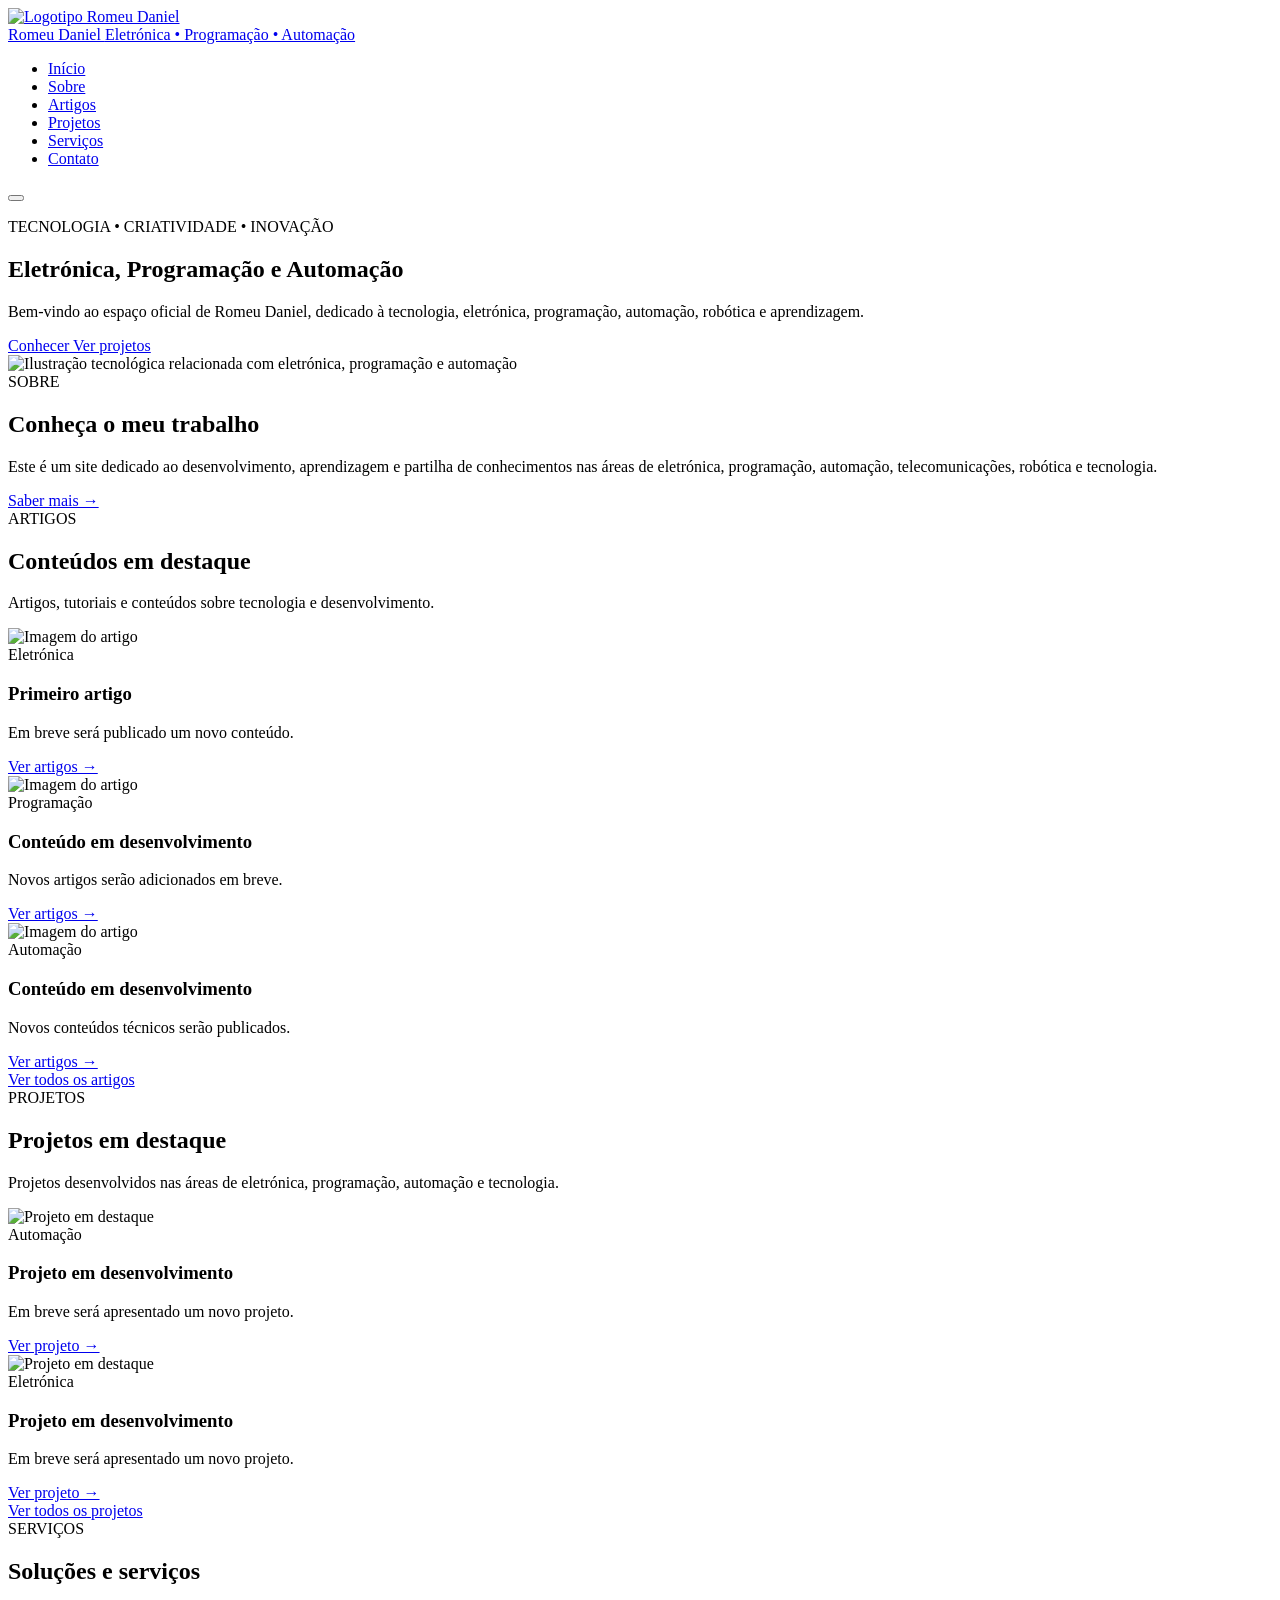
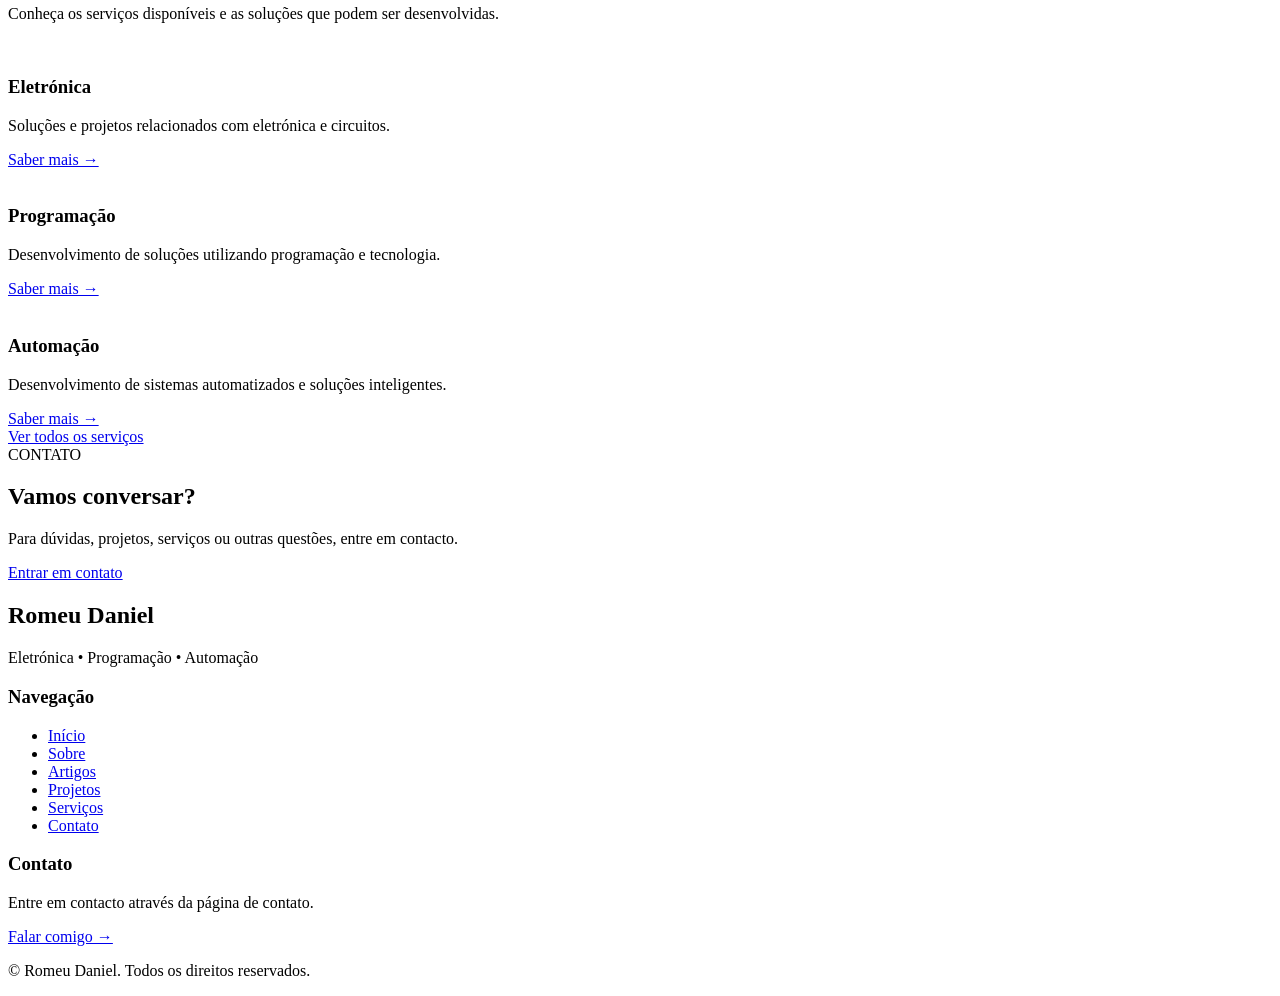
==== index.html @ 0b8a47ee "Add files via upload" ====
<!DOCTYPE html>
<html lang="pt">
<head>

    <meta charset="UTF-8">

    <meta name="viewport" content="width=device-width, initial-scale=1.0">

    <meta name="description"
          content="Site oficial de Romeu Daniel — Eletrónica, Programação, Automação, Telecomunicações, Robótica e Tecnologia.">

    <meta name="author" content="Romeu Daniel">

    <title>Romeu Daniel | Eletrónica, Programação e Automação</title>


    <!-- =====================================================
         CSS
    ====================================================== -->

    <link rel="stylesheet" href="css/base.css">
    <link rel="stylesheet" href="css/mobile.css">
    <link rel="stylesheet" href="css/tablet.css">
    <link rel="stylesheet" href="css/desktop.css">

</head>


<body>


    <!-- =====================================================
         CABEÇALHO
    ====================================================== -->

    <header class="site-header">

        <div class="container header-container">


            <!-- LOGOTIPO -->

            <a
                href="index.html"
                class="logo-link"
                aria-label="Página inicial"
            >

                <div class="logo">

                    <img
                        src="images/logo/logov2.webp"
                        alt="Logotipo Romeu Daniel"
                    >

                    <div class="logo-text">

                        <span class="logo-name">
                            Romeu Daniel
                        </span>

                        <span class="logo-subtitle">
                            Eletrónica • Programação • Automação
                        </span>

                    </div>

                </div>

            </a>


            <!-- NAVEGAÇÃO -->

            <nav
                class="main-navigation"
                aria-label="Navegação principal"
            >

                <ul>

                    <li>
                        <a
                            href="index.html"
                            class="active"
                        >
                            Início
                        </a>
                    </li>

                    <li>
                        <a href="pages/sobre.html">
                            Sobre
                        </a>
                    </li>

                    <li>
                        <a href="pages/artigos.html">
                            Artigos
                        </a>
                    </li>

                    <li>
                        <a href="pages/projetos.html">
                            Projetos
                        </a>
                    </li>

                    <li>
                        <a href="pages/servicos.html">
                            Serviços
                        </a>
                    </li>

                    <li>
                        <a href="pages/contato.html">
                            Contato
                        </a>
                    </li>

                </ul>

            </nav>


            <!-- MENU MOBILE -->

            <button
                class="menu-toggle"
                type="button"
                aria-label="Abrir menu"
                aria-expanded="false"
            >

                <span></span>
                <span></span>
                <span></span>

            </button>

        </div>

    </header>



    <!-- =====================================================
         CONTEÚDO PRINCIPAL
    ====================================================== -->

    <main>


        <!-- =================================================
             HERO
        ================================================== -->

        <section
            class="hero"
            id="inicio"
        >

            <div class="container hero-container">


                <div class="hero-content">

                    <p class="hero-label">
                        TECNOLOGIA • CRIATIVIDADE • INOVAÇÃO
                    </p>

                    <h1>
                        Eletrónica,
                        <span>Programação</span>
                        e Automação
                    </h1>

                    <p class="hero-description">
                        Bem-vindo ao espaço oficial de Romeu Daniel,
                        dedicado à tecnologia, eletrónica, programação,
                        automação, robótica e aprendizagem.
                    </p>


                    <div class="hero-actions">

                        <a
                            href="pages/sobre.html"
                            class="button button-primary"
                        >
                            Conhecer
                        </a>

                        <a
                            href="pages/projetos.html"
                            class="button button-secondary"
                        >
                            Ver projetos
                        </a>

                    </div>

                </div>


                <!-- IMAGEM DO HERO -->

                <div class="hero-image">

                    <img
                        src="images/hero/hero.webp"
                        alt="Ilustração tecnológica relacionada com eletrónica, programação e automação"
                    >

                </div>

            </div>

        </section>



        <!-- =================================================
             SOBRE
        ================================================== -->

        <section
            class="about-preview"
            id="sobre"
        >

            <div class="container">

                <div class="section-heading">

                    <span class="section-label">
                        SOBRE
                    </span>

                    <h2>
                        Conheça o meu trabalho
                    </h2>

                </div>


                <div class="about-content">

                    <p>
                        Este é um site dedicado ao desenvolvimento,
                        aprendizagem e partilha de conhecimentos nas áreas
                        de eletrónica, programação, automação,
                        telecomunicações, robótica e tecnologia.
                    </p>

                    <a
                        href="pages/sobre.html"
                        class="text-link"
                    >
                        Saber mais →
                    </a>

                </div>

            </div>

        </section>



        <!-- =================================================
             ARTIGOS
        ================================================== -->

        <section
            class="featured-articles"
            id="artigos"
        >

            <div class="container">

                <div class="section-heading">

                    <span class="section-label">
                        ARTIGOS
                    </span>

                    <h2>
                        Conteúdos em destaque
                    </h2>

                    <p>
                        Artigos, tutoriais e conteúdos sobre tecnologia
                        e desenvolvimento.
                    </p>

                </div>


                <div class="articles-grid">


                    <!-- ARTIGO 01 -->

                    <article class="content-card">

                        <div class="card-image">

                            <img
                                src="images/artigos/artigo-placeholder.jpg"
                                alt="Imagem do artigo"
                            >

                        </div>

                        <div class="card-content">

                            <span class="card-category">
                                Eletrónica
                            </span>

                            <h3>
                                Primeiro artigo
                            </h3>

                            <p>
                                Em breve será publicado um novo conteúdo.
                            </p>

                            <a
                                href="pages/artigos.html"
                                class="text-link"
                            >
                                Ver artigos →
                            </a>

                        </div>

                    </article>


                    <!-- ARTIGO 02 -->

                    <article class="content-card">

                        <div class="card-image">

                            <img
                                src="images/artigos/artigo-placeholder.jpg"
                                alt="Imagem do artigo"
                            >

                        </div>

                        <div class="card-content">

                            <span class="card-category">
                                Programação
                            </span>

                            <h3>
                                Conteúdo em desenvolvimento
                            </h3>

                            <p>
                                Novos artigos serão adicionados em breve.
                            </p>

                            <a
                                href="pages/artigos.html"
                                class="text-link"
                            >
                                Ver artigos →
                            </a>

                        </div>

                    </article>


                    <!-- ARTIGO 03 -->

                    <article class="content-card">

                        <div class="card-image">

                            <img
                                src="images/artigos/artigo-placeholder.jpg"
                                alt="Imagem do artigo"
                            >

                        </div>

                        <div class="card-content">

                            <span class="card-category">
                                Automação
                            </span>

                            <h3>
                                Conteúdo em desenvolvimento
                            </h3>

                            <p>
                                Novos conteúdos técnicos serão publicados.
                            </p>

                            <a
                                href="pages/artigos.html"
                                class="text-link"
                            >
                                Ver artigos →
                            </a>

                        </div>

                    </article>

                </div>


                <div class="section-action">

                    <a
                        href="pages/artigos.html"
                        class="button button-secondary"
                    >
                        Ver todos os artigos
                    </a>

                </div>

            </div>

        </section>



        <!-- =================================================
             PROJETOS
        ================================================== -->

        <section
            class="featured-projects"
            id="projetos"
        >

            <div class="container">

                <div class="section-heading">

                    <span class="section-label">
                        PROJETOS
                    </span>

                    <h2>
                        Projetos em destaque
                    </h2>

                    <p>
                        Projetos desenvolvidos nas áreas de eletrónica,
                        programação, automação e tecnologia.
                    </p>

                </div>


                <div class="projects-grid">


                    <!-- PROJETO 01 -->

                    <article class="content-card">

                        <div class="card-image">

                            <img
                                src="images/projetos/projeto-placeholder.jpg"
                                alt="Projeto em destaque"
                            >

                        </div>

                        <div class="card-content">

                            <span class="card-category">
                                Automação
                            </span>

                            <h3>
                                Projeto em desenvolvimento
                            </h3>

                            <p>
                                Em breve será apresentado um novo projeto.
                            </p>

                            <a
                                href="pages/projetos.html"
                                class="text-link"
                            >
                                Ver projeto →
                            </a>

                        </div>

                    </article>


                    <!-- PROJETO 02 -->

                    <article class="content-card">

                        <div class="card-image">

                            <img
                                src="images/projetos/projeto-placeholder.jpg"
                                alt="Projeto em destaque"
                            >

                        </div>

                        <div class="card-content">

                            <span class="card-category">
                                Eletrónica
                            </span>

                            <h3>
                                Projeto em desenvolvimento
                            </h3>

                            <p>
                                Em breve será apresentado um novo projeto.
                            </p>

                            <a
                                href="pages/projetos.html"
                                class="text-link"
                            >
                                Ver projeto →
                            </a>

                        </div>

                    </article>

                </div>


                <div class="section-action">

                    <a
                        href="pages/projetos.html"
                        class="button button-secondary"
                    >
                        Ver todos os projetos
                    </a>

                </div>

            </div>

        </section>



        <!-- =================================================
             SERVIÇOS
        ================================================== -->

        <section
            class="featured-services"
            id="servicos"
        >

            <div class="container">

                <div class="section-heading">

                    <span class="section-label">
                        SERVIÇOS
                    </span>

                    <h2>
                        Soluções e serviços
                    </h2>

                    <p>
                        Conheça os serviços disponíveis e as soluções
                        que podem ser desenvolvidas.
                    </p>

                </div>


                <div class="services-grid">


                    <!-- ELETRÓNICA -->

                    <article class="service-card">

                        <div class="service-icon">

                            <img
                                src="images/icons/eletronic.webp"
                                alt=""
                            >

                        </div>

                        <h3>
                            Eletrónica
                        </h3>

                        <p>
                            Soluções e projetos relacionados com
                            eletrónica e circuitos.
                        </p>

                        <a
                            href="pages/servicos.html"
                            class="text-link"
                        >
                            Saber mais →
                        </a>

                    </article>


                    <!-- PROGRAMAÇÃO -->

                    <article class="service-card">

                        <div class="service-icon">

                            <img
                                src="images/icons/code.webp"
                                alt=""
                            >

                        </div>

                        <h3>
                            Programação
                        </h3>

                        <p>
                            Desenvolvimento de soluções utilizando
                            programação e tecnologia.
                        </p>

                        <a
                            href="pages/servicos.html"
                            class="text-link"
                        >
                            Saber mais →
                        </a>

                    </article>


                    <!-- AUTOMAÇÃO -->

                    <article class="service-card">

                        <div class="service-icon">

                            <img
                                src="images/icons/automacao.webp"
                                alt=""
                            >

                        </div>

                        <h3>
                            Automação
                        </h3>

                        <p>
                            Desenvolvimento de sistemas automatizados
                            e soluções inteligentes.
                        </p>

                        <a
                            href="pages/servicos.html"
                            class="text-link"
                        >
                            Saber mais →
                        </a>

                    </article>

                </div>


                <div class="section-action">

                    <a
                        href="pages/servicos.html"
                        class="button button-primary"
                    >
                        Ver todos os serviços
                    </a>

                </div>

            </div>

        </section>



        <!-- =================================================
             CONTATO
        ================================================== -->

        <section
            class="contact-preview"
            id="contato"
        >

            <div class="container contact-container">

                <div class="contact-content">

                    <span class="section-label">
                        CONTATO
                    </span>

                    <h2>
                        Vamos conversar?
                    </h2>

                    <p>
                        Para dúvidas, projetos, serviços ou outras
                        questões, entre em contacto.
                    </p>

                    <a
                        href="pages/contato.html"
                        class="button button-primary"
                    >
                        Entrar em contato
                    </a>

                </div>

            </div>

        </section>

    </main>



    <!-- =====================================================
         RODAPÉ
    ====================================================== -->

    <footer class="site-footer">

        <div class="container footer-container">


            <div class="footer-brand">

                <h2>
                    Romeu Daniel
                </h2>

                <p>
                    Eletrónica • Programação • Automação
                </p>

            </div>


            <div class="footer-navigation">

                <h3>
                    Navegação
                </h3>

                <ul>

                    <li>
                        <a href="index.html">
                            Início
                        </a>
                    </li>

                    <li>
                        <a href="pages/sobre.html">
                            Sobre
                        </a>
                    </li>

                    <li>
                        <a href="pages/artigos.html">
                            Artigos
                        </a>
                    </li>

                    <li>
                        <a href="pages/projetos.html">
                            Projetos
                        </a>
                    </li>

                    <li>
                        <a href="pages/servicos.html">
                            Serviços
                        </a>
                    </li>

                    <li>
                        <a href="pages/contato.html">
                            Contato
                        </a>
                    </li>

                </ul>

            </div>


            <div class="footer-contact">

                <h3>
                    Contato
                </h3>

                <p>
                    Entre em contacto através da página de contato.
                </p>

                <a href="pages/contato.html">
                    Falar comigo →
                </a>

            </div>

        </div>


        <div class="footer-bottom">

            <div class="container">

                <p>
                    © <span data-current-year></span>
                    Romeu Daniel. Todos os direitos reservados.
                </p>

            </div>

        </div>

    </footer>



    <!-- =====================================================
         JAVASCRIPT
    ====================================================== -->

    <script src="js/main.js"></script>

</body>
</html>
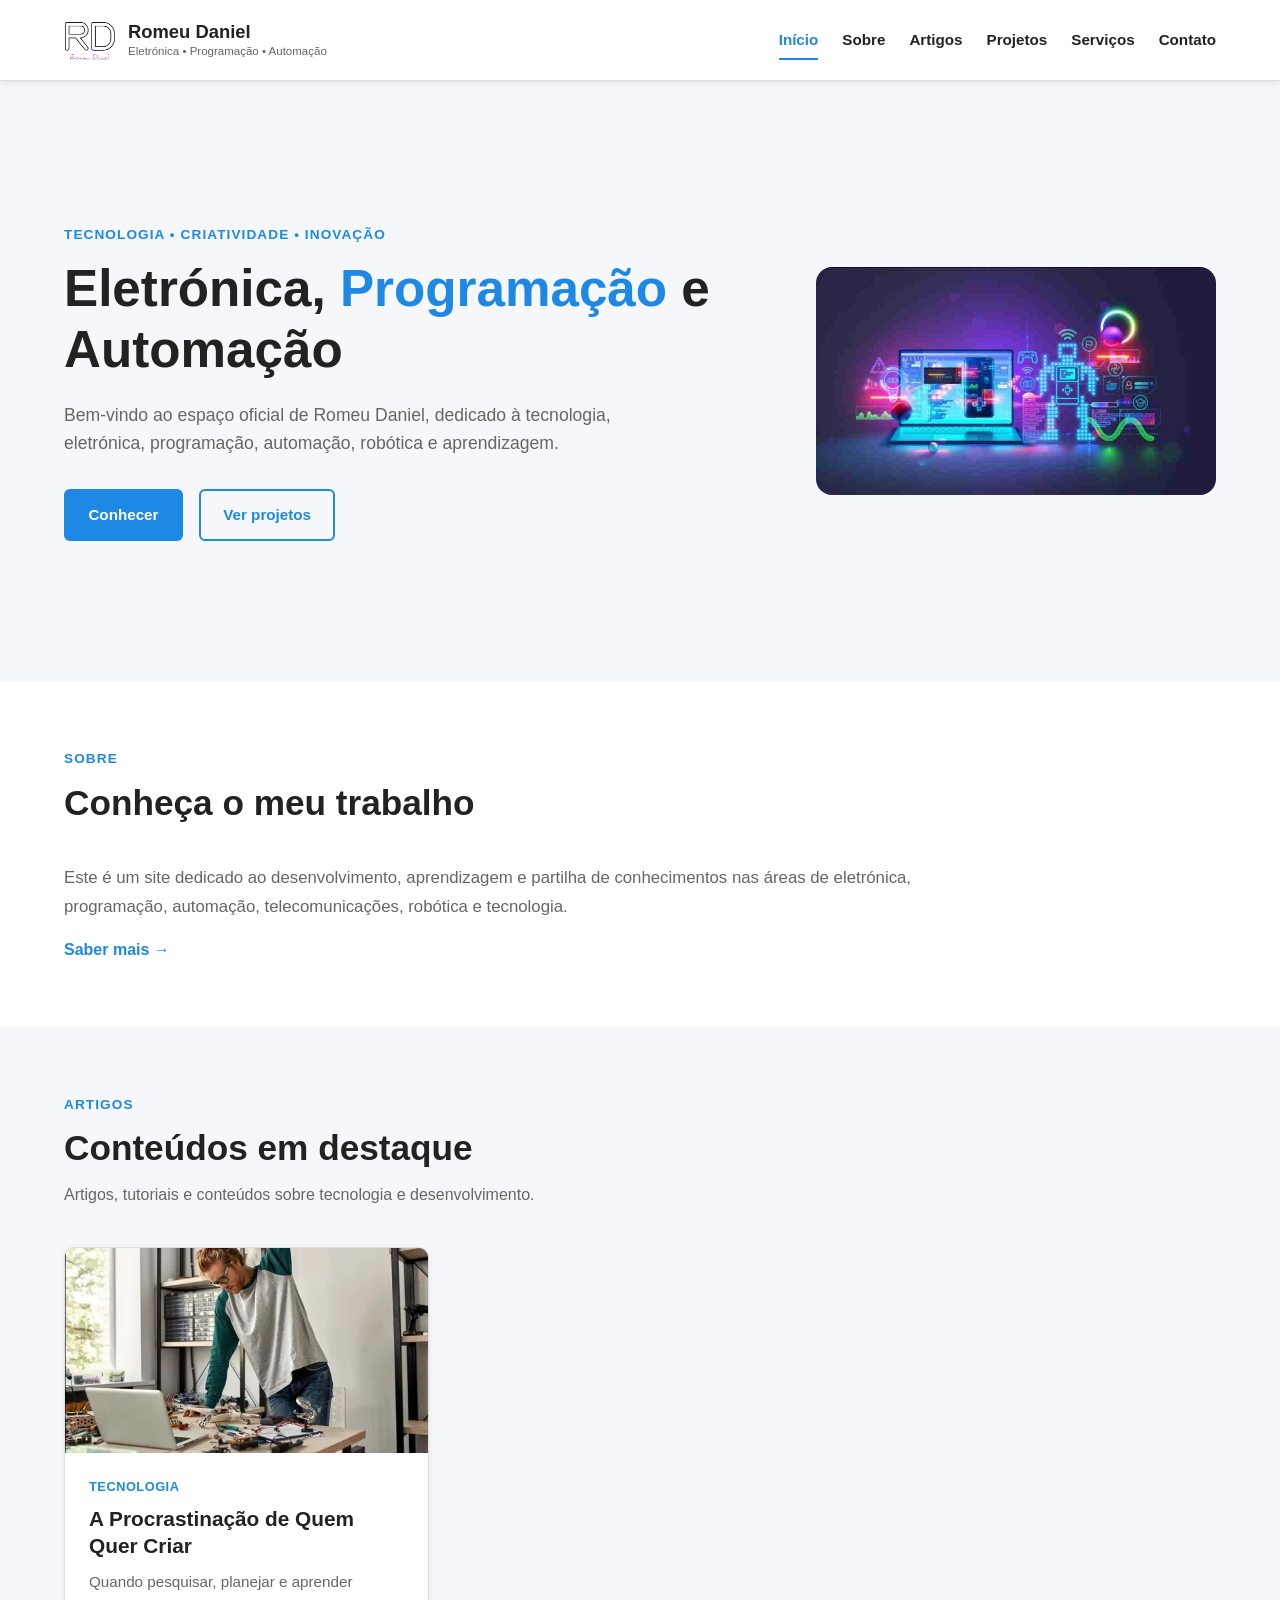
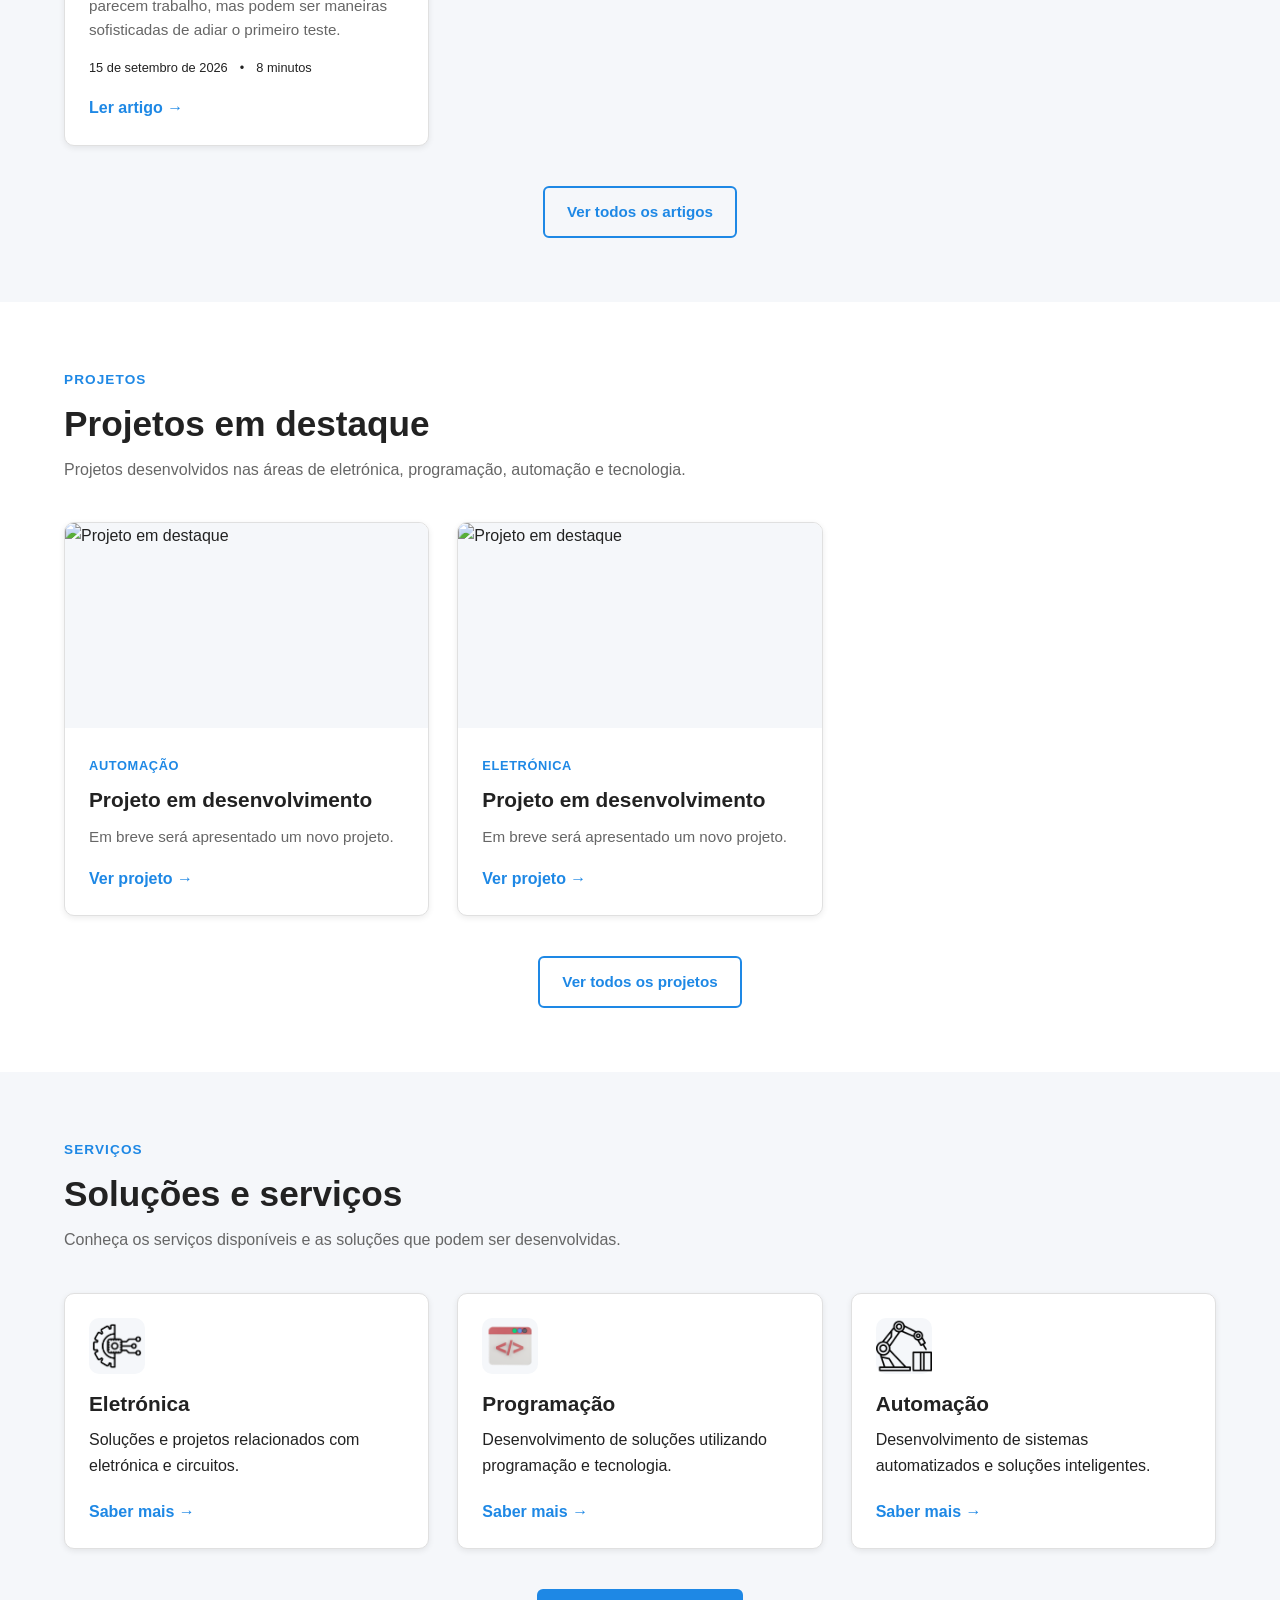
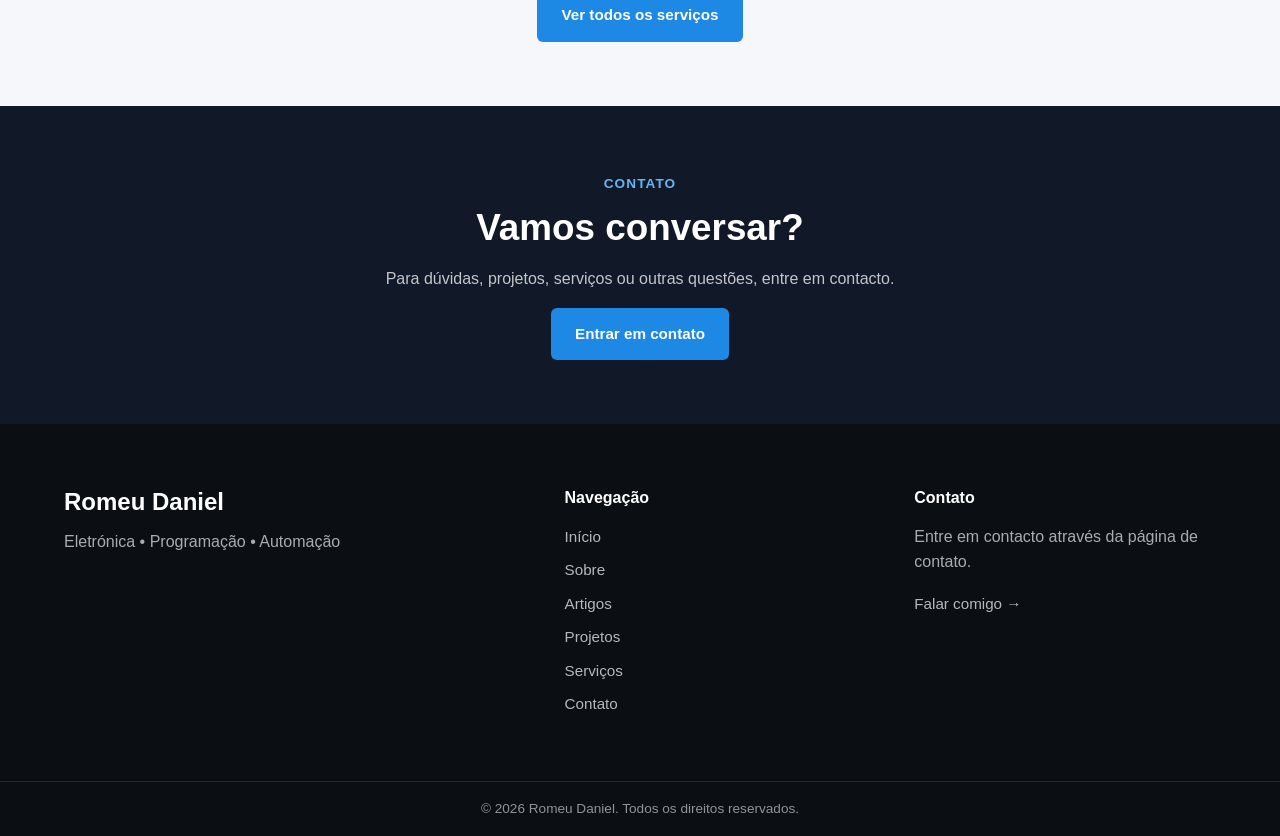
==== commit bb604589: "Add files via upload" ====
--- a/index.html
+++ b/index.html
@@ -297,7 +297,7 @@
                 </div>
 
 
-                <div class="articles-grid">
+                <div class="articles-grid" id="articles-container">
 
 
                     <!-- ARTIGO 01 -->
@@ -867,6 +867,7 @@
     ====================================================== -->
 
     <script src="js/main.js"></script>
+    <script src="js/artigos.js"></script>
 
 </body>
 </html>
--- a/css/base.css
+++ b/css/base.css
@@ -0,0 +1,2810 @@
+/* =========================================================
+   ROMEU DANIEL — BASE CSS
+   Fundação visual do site
+   ========================================================= */
+
+
+/* =========================================================
+   1. VARIÁVEIS
+   ========================================================= */
+
+:root {
+
+    /* Cores principais */
+    --color-primary: #1e88e5;
+    --color-primary-dark: #1565c0;
+    --color-primary-light: #64b5f6;
+
+    --color-secondary: #0d47a1;
+
+    /* Cores neutras */
+    --color-white: #ffffff;
+    --color-black: #000000;
+
+    --color-text: #222222;
+    --color-text-light: #666666;
+
+    --color-background: #ffffff;
+    --color-background-light: #f5f7fa;
+    --color-background-dark: #111827;
+
+    --color-border: #e0e0e0;
+
+    /* Tipografia */
+    --font-primary: Arial, Helvetica, sans-serif;
+
+    /* Espaçamentos */
+    --space-xs: 0.5rem;
+    --space-sm: 0.75rem;
+    --space-md: 1rem;
+    --space-lg: 1.5rem;
+    --space-xl: 2rem;
+    --space-xxl: 3rem;
+
+    /* Bordas */
+    --radius-sm: 6px;
+    --radius-md: 10px;
+    --radius-lg: 16px;
+
+    /* Sombras */
+    --shadow-sm: 0 2px 6px rgba(0, 0, 0, 0.08);
+    --shadow-md: 0 5px 15px rgba(0, 0, 0, 0.10);
+    --shadow-lg: 0 10px 30px rgba(0, 0, 0, 0.12);
+
+    /* Transições */
+    --transition-fast: 0.2s ease;
+    --transition-normal: 0.3s ease;
+
+    /* Largura */
+    --container-width: 1200px;
+
+}
+
+
+/* =========================================================
+   2. RESET
+   ========================================================= */
+
+*,
+*::before,
+*::after {
+    box-sizing: border-box;
+}
+
+
+html {
+    margin: 0;
+    padding: 0;
+
+    scroll-behavior: smooth;
+}
+
+
+body {
+    margin: 0;
+    padding: 0;
+
+    font-family: var(--font-primary);
+    font-size: 16px;
+    line-height: 1.6;
+
+    color: var(--color-text);
+    background-color: var(--color-background);
+
+    -webkit-font-smoothing: antialiased;
+    text-rendering: optimizeLegibility;
+}
+
+
+img {
+    display: block;
+
+    max-width: 100%;
+    height: auto;
+}
+
+
+button,
+input,
+textarea,
+select {
+    font: inherit;
+}
+
+
+button {
+    cursor: pointer;
+}
+
+
+ul,
+ol {
+    margin: 0;
+    padding: 0;
+
+    list-style: none;
+}
+
+
+p,
+h1,
+h2,
+h3,
+h4,
+h5,
+h6 {
+    margin-top: 0;
+}
+
+
+a {
+    color: inherit;
+    text-decoration: none;
+}
+
+
+/* =========================================================
+   3. CONTAINER
+   ========================================================= */
+
+.container {
+
+    width: 100%;
+    max-width: var(--container-width);
+
+    margin-left: auto;
+    margin-right: auto;
+
+    padding-left: var(--space-md);
+    padding-right: var(--space-md);
+
+}
+
+
+/* =========================================================
+   4. TÍTULOS
+   ========================================================= */
+
+h1,
+h2,
+h3,
+h4,
+h5,
+h6 {
+
+    margin-bottom: var(--space-md);
+
+    line-height: 1.2;
+
+    font-weight: 700;
+
+}
+
+
+h1 {
+    font-size: 2.8rem;
+}
+
+
+h2 {
+    font-size: 2.2rem;
+}
+
+
+h3 {
+    font-size: 1.4rem;
+}
+
+
+p {
+    margin-bottom: var(--space-md);
+}
+
+
+/* =========================================================
+   5. LINKS
+   ========================================================= */
+
+a {
+    transition:
+        color var(--transition-normal),
+        background-color var(--transition-normal),
+        border-color var(--transition-normal),
+        opacity var(--transition-normal);
+}
+
+
+a:focus-visible,
+button:focus-visible,
+input:focus-visible,
+textarea:focus-visible,
+select:focus-visible {
+
+    outline: 3px solid var(--color-primary-light);
+    outline-offset: 3px;
+
+}
+
+
+/* =========================================================
+   6. BOTÕES
+   ========================================================= */
+
+.button {
+
+    display: inline-flex;
+
+    align-items: center;
+    justify-content: center;
+
+    min-height: 44px;
+
+    padding:
+        0.75rem
+        1.25rem;
+
+    border: 2px solid transparent;
+    border-radius: var(--radius-sm);
+
+    font-weight: 700;
+
+    text-align: center;
+
+    transition:
+        transform var(--transition-fast),
+        background-color var(--transition-normal),
+        color var(--transition-normal),
+        border-color var(--transition-normal);
+
+}
+
+
+.button:hover {
+
+    transform: translateY(-2px);
+
+}
+
+
+.button-primary {
+
+    color: var(--color-white);
+    background-color: var(--color-primary);
+
+}
+
+
+.button-primary:hover {
+
+    background-color: var(--color-primary-dark);
+
+}
+
+
+.button-secondary {
+
+    color: var(--color-primary);
+    background-color: transparent;
+
+    border-color: var(--color-primary);
+
+}
+
+
+.button-secondary:hover {
+
+    color: var(--color-white);
+    background-color: var(--color-primary);
+
+}
+
+
+/* =========================================================
+   7. LINKS DE TEXTO
+   ========================================================= */
+
+.text-link {
+
+    display: inline-block;
+
+    color: var(--color-primary);
+
+    font-weight: 700;
+
+}
+
+
+.text-link:hover {
+
+    color: var(--color-primary-dark);
+
+}
+
+
+/* =========================================================
+   8. CABEÇALHO
+   ========================================================= */
+
+.site-header {
+
+    position: relative;
+    z-index: 1000;
+
+    width: 100%;
+
+    background-color: var(--color-white);
+
+    border-bottom: 1px solid var(--color-border);
+
+    box-shadow: var(--shadow-sm);
+
+}
+
+
+.header-container {
+
+    display: flex;
+
+    align-items: center;
+    justify-content: space-between;
+
+    min-height: 80px;
+
+}
+
+
+/* =========================================================
+   9. LOGOTIPO
+   ========================================================= */
+
+.logo-link {
+
+    display: inline-block;
+
+}
+
+
+.logo {
+
+    display: flex;
+
+    align-items: center;
+
+    gap: var(--space-sm);
+
+}
+
+
+.logo img {
+
+    width: 52px;
+    height: 52px;
+
+    object-fit: contain;
+
+}
+
+
+.logo-text {
+
+    display: flex;
+
+    flex-direction: column;
+
+}
+
+
+.logo-name {
+
+    font-size: 1.15rem;
+    font-weight: 700;
+
+    line-height: 1.2;
+
+}
+
+
+.logo-subtitle {
+
+    color: var(--color-text-light);
+
+    font-size: 0.72rem;
+
+    line-height: 1.3;
+
+}
+
+
+/* =========================================================
+   10. NAVEGAÇÃO
+   ========================================================= */
+
+.main-navigation ul {
+
+    display: flex;
+
+    align-items: center;
+
+    gap: var(--space-lg);
+
+}
+
+
+.main-navigation a {
+
+    position: relative;
+
+    display: inline-block;
+
+    padding: 0.5rem 0;
+
+    font-weight: 600;
+
+}
+
+
+.main-navigation a::after {
+
+    content: "";
+
+    position: absolute;
+
+    left: 0;
+    bottom: 0;
+
+    width: 0;
+    height: 2px;
+
+    background-color: var(--color-primary);
+
+    transition: width var(--transition-normal);
+
+}
+
+
+.main-navigation a:hover::after,
+.main-navigation a.active::after {
+
+    width: 100%;
+
+}
+
+
+.main-navigation a:hover,
+.main-navigation a.active {
+
+    color: var(--color-primary);
+
+}
+
+
+/* =========================================================
+   11. MENU MOBILE
+   ========================================================= */
+
+.menu-toggle {
+
+    display: none;
+
+    width: 44px;
+    height: 44px;
+
+    padding: 8px;
+
+    border: 0;
+
+    background: transparent;
+
+}
+
+
+.menu-toggle span {
+
+    display: block;
+
+    width: 100%;
+    height: 3px;
+
+    margin: 5px 0;
+
+    background-color: var(--color-text);
+
+    border-radius: 3px;
+
+}
+
+
+/* =========================================================
+   12. HERO
+   ========================================================= */
+
+.hero {
+
+    background-color: var(--color-background-light);
+
+}
+
+
+.hero-container {
+
+    display: flex;
+
+    align-items: center;
+
+    justify-content: space-between;
+
+    gap: var(--space-xxl);
+
+    min-height: 600px;
+
+}
+
+
+.hero-content {
+
+    flex: 1;
+
+}
+
+
+.hero-label,
+.section-label {
+
+    display: inline-block;
+
+    margin-bottom: var(--space-sm);
+
+    color: var(--color-primary);
+
+    font-size: 0.85rem;
+
+    font-weight: 700;
+
+    letter-spacing: 0.08em;
+
+}
+
+
+.hero h1 {
+
+    margin-bottom: var(--space-lg);
+
+}
+
+
+.hero h1 span {
+
+    color: var(--color-primary);
+
+}
+
+
+.hero-description {
+
+    max-width: 650px;
+
+    color: var(--color-text-light);
+
+    font-size: 1.1rem;
+
+}
+
+
+.hero-actions {
+
+    display: flex;
+
+    align-items: center;
+
+    gap: var(--space-md);
+
+    margin-top: var(--space-xl);
+
+}
+
+
+.hero-image {
+
+    flex: 0 0 360px;
+
+}
+
+
+.hero-image img {
+
+    width: 100%;
+
+    border-radius: var(--radius-lg);
+
+}
+
+
+/* =========================================================
+   13. SEÇÕES
+   ========================================================= */
+
+.about-preview,
+.featured-articles,
+.featured-projects,
+.featured-services,
+.contact-preview {
+
+    padding-top: var(--space-xxl);
+    padding-bottom: var(--space-xxl);
+
+}
+
+
+.featured-articles,
+.featured-services {
+
+    background-color: var(--color-background-light);
+
+}
+
+
+.section-heading {
+
+    max-width: 750px;
+
+    margin-bottom: var(--space-xl);
+
+}
+
+
+.section-heading h2 {
+
+    margin-bottom: var(--space-sm);
+
+}
+
+
+.section-heading p {
+
+    color: var(--color-text-light);
+
+}
+
+
+/* =========================================================
+   14. CONTEÚDO SOBRE
+   ========================================================= */
+
+.about-content {
+
+    max-width: 850px;
+
+}
+
+
+.about-content p {
+
+    color: var(--color-text-light);
+
+    font-size: 1.05rem;
+
+}
+
+
+/* =========================================================
+   15. GRIDS
+   ========================================================= */
+
+.articles-grid,
+.projects-grid,
+.services-grid {
+
+    display: grid;
+
+    gap: var(--space-lg);
+
+}
+
+
+.articles-grid,
+.projects-grid {
+
+    grid-template-columns: repeat(3, 1fr);
+
+}
+
+
+.services-grid {
+
+    grid-template-columns: repeat(3, 1fr);
+
+}
+
+
+/* =========================================================
+   16. CARDS
+   ========================================================= */
+
+.content-card {
+
+    overflow: hidden;
+
+    background-color: var(--color-white);
+
+    border: 1px solid var(--color-border);
+
+    border-radius: var(--radius-md);
+
+    box-shadow: var(--shadow-sm);
+
+    transition:
+        transform var(--transition-normal),
+        box-shadow var(--transition-normal);
+
+}
+
+
+.content-card:hover {
+
+    transform: translateY(-4px);
+
+    box-shadow: var(--shadow-md);
+
+}
+
+
+.card-image {
+
+    overflow: hidden;
+
+    aspect-ratio: 16 / 9;
+
+    background-color: var(--color-background-light);
+
+}
+
+
+.card-image img {
+
+    width: 100%;
+    height: 100%;
+
+    object-fit: cover;
+
+}
+
+
+.card-content {
+
+    padding: var(--space-lg);
+
+}
+
+
+.card-category {
+
+    display: inline-block;
+
+    margin-bottom: var(--space-sm);
+
+    color: var(--color-primary);
+
+    font-size: 0.8rem;
+
+    font-weight: 700;
+
+    text-transform: uppercase;
+
+    letter-spacing: 0.05em;
+
+}
+
+
+.card-content h3 {
+
+    margin-bottom: var(--space-sm);
+
+}
+
+
+.card-content p {
+
+    color: var(--color-text-light);
+
+}
+
+
+/* =========================================================
+   17. SERVIÇOS
+   ========================================================= */
+
+.service-card {
+
+    padding: var(--space-xl);
+
+    background-color: var(--color-white);
+
+    border: 1px solid var(--color-border);
+
+    border-radius: var(--radius-md);
+
+    box-shadow: var(--shadow-sm);
+
+    transition:
+        transform var(--transition-normal),
+        box-shadow var(--transition-normal);
+
+}
+
+
+.service-card:hover {
+
+    transform: translateY(-4px);
+
+    box-shadow: var(--shadow-md);
+
+}
+
+
+.service-icon {
+
+    display: flex;
+
+    align-items: center;
+    justify-content: center;
+
+    width: 52px;
+    height: 52px;
+
+    margin-bottom: var(--space-md);
+
+    border-radius: var(--radius-md);
+
+    background-color: var(--color-background-light);
+
+    font-size: 1.5rem;
+
+}
+
+
+/* =========================================================
+   18. AÇÕES DAS SEÇÕES
+   ========================================================= */
+
+.section-action {
+
+    margin-top: var(--space-xl);
+
+    text-align: center;
+
+}
+
+
+/* =========================================================
+   19. CONTATO
+   ========================================================= */
+
+.contact-preview {
+
+    background-color: var(--color-background-dark);
+
+    color: var(--color-white);
+
+}
+
+
+.contact-container {
+
+    display: flex;
+
+    justify-content: center;
+
+    text-align: center;
+
+}
+
+
+.contact-content {
+
+    max-width: 700px;
+
+}
+
+
+.contact-content .section-label {
+
+    color: var(--color-primary-light);
+
+}
+
+
+.contact-content p {
+
+    color: rgba(255, 255, 255, 0.75);
+
+}
+
+
+/* =========================================================
+   20. RODAPÉ
+   ========================================================= */
+
+.site-footer {
+
+    color: var(--color-white);
+
+    background-color: #0b0f14;
+
+}
+
+
+.footer-container {
+
+    display: grid;
+
+    grid-template-columns:
+        1.5fr
+        1fr
+        1fr;
+
+    gap: var(--space-xxl);
+
+    padding-top: var(--space-xxl);
+    padding-bottom: var(--space-xxl);
+
+}
+
+
+.footer-brand h2 {
+
+    margin-bottom: var(--space-sm);
+
+}
+
+
+.footer-brand p {
+
+    color: rgba(255, 255, 255, 0.65);
+
+}
+
+
+.footer-navigation h3,
+.footer-contact h3 {
+
+    margin-bottom: var(--space-md);
+
+    font-size: 1rem;
+
+}
+
+
+.footer-navigation ul {
+
+    display: flex;
+
+    flex-direction: column;
+
+    gap: var(--space-xs);
+
+}
+
+
+.footer-navigation a,
+.footer-contact a {
+
+    color: rgba(255, 255, 255, 0.7);
+
+}
+
+
+.footer-navigation a:hover,
+.footer-contact a:hover {
+
+    color: var(--color-primary-light);
+
+}
+
+
+.footer-contact p {
+
+    color: rgba(255, 255, 255, 0.65);
+
+}
+
+
+.footer-bottom {
+
+    border-top: 1px solid rgba(255, 255, 255, 0.1);
+
+}
+
+
+.footer-bottom .container {
+
+    padding-top: var(--space-md);
+    padding-bottom: var(--space-md);
+
+    text-align: center;
+
+}
+
+
+.footer-bottom p {
+
+    margin: 0;
+
+    color: rgba(255, 255, 255, 0.55);
+
+    font-size: 0.85rem;
+
+}
+
+
+/* =========================================================
+   FIM DO BASE.CSS
+   ========================================================= */
+   /* =========================================================
+   PÁGINA DE ARTIGOS
+   Estrutura base
+   ========================================================= */
+
+
+/* =====================================================
+   HERO DA PÁGINA
+===================================================== */
+
+.page-hero {
+
+    padding-top: 3.5rem;
+    padding-bottom: 3.5rem;
+
+    text-align: center;
+
+}
+
+.page-hero .container {
+
+    max-width: 850px;
+
+    margin: 0 auto;
+
+}
+
+.page-hero h1 {
+
+    margin-top: 0.75rem;
+    margin-bottom: 1rem;
+
+}
+
+.page-hero p {
+
+    max-width: 700px;
+
+    margin-left: auto;
+    margin-right: auto;
+
+    line-height: 1.7;
+
+}
+
+
+/* =====================================================
+   SEÇÃO DE ARTIGOS
+===================================================== */
+
+.articles-section {
+
+    padding-top: 3rem;
+    padding-bottom: 4rem;
+
+}
+
+
+/* =====================================================
+   PESQUISA
+===================================================== */
+
+.articles-search {
+
+    max-width: 850px;
+
+    margin: 0 auto 3rem;
+
+}
+
+.articles-search label {
+
+    display: block;
+
+    margin-bottom: 0.65rem;
+
+    font-weight: 600;
+
+}
+
+
+.search-box {
+
+    display: flex;
+
+    width: 100%;
+
+}
+
+
+.search-box input {
+
+    flex: 1;
+
+    min-width: 0;
+
+    padding: 0.85rem 1rem;
+
+    border: 1px solid #d8d8d8;
+
+    border-radius: 8px 0 0 8px;
+
+    font: inherit;
+
+    outline: none;
+
+}
+
+
+.search-box input:focus {
+
+    border-color: #555;
+
+}
+
+
+.search-box button {
+
+    padding: 0.85rem 1.25rem;
+
+    border: none;
+
+    border-radius: 0 8px 8px 0;
+
+    cursor: pointer;
+
+    font: inherit;
+
+    font-weight: 600;
+
+}
+
+
+/* =====================================================
+   CATEGORIAS
+===================================================== */
+
+.article-categories {
+
+    margin-bottom: 3.5rem;
+
+}
+
+
+.article-categories .section-heading {
+
+    margin-bottom: 1.5rem;
+
+}
+
+
+.category-list {
+
+    display: flex;
+
+    flex-wrap: wrap;
+
+    gap: 0.65rem;
+
+}
+
+
+.category-button {
+
+    padding: 0.65rem 1rem;
+
+    border: 1px solid #d8d8d8;
+
+    border-radius: 999px;
+
+    background: transparent;
+
+    cursor: pointer;
+
+    font: inherit;
+
+    transition:
+        background-color 0.2s ease,
+        color 0.2s ease,
+        border-color 0.2s ease;
+
+}
+
+
+.category-button:hover {
+
+    border-color: currentColor;
+
+}
+
+
+.category-button.active {
+
+    font-weight: 600;
+
+}
+
+
+/* =====================================================
+   LISTAGEM
+===================================================== */
+
+.articles-list {
+
+    width: 100%;
+
+}
+
+
+.articles-list > .section-heading {
+
+    margin-bottom: 2rem;
+
+}
+
+
+/* =====================================================
+   GRID DOS ARTIGOS
+===================================================== */
+
+.articles-grid {
+
+    display: grid;
+
+    grid-template-columns: 1fr;
+
+    gap: 1.5rem;
+
+}
+
+
+/* =====================================================
+   CARD DO ARTIGO
+===================================================== */
+
+.article-card {
+
+    overflow: hidden;
+
+}
+
+
+.article-card .card-image {
+
+    width: 100%;
+
+    aspect-ratio: 16 / 9;
+
+    overflow: hidden;
+
+}
+
+
+.article-card .card-image img {
+
+    width: 100%;
+    height: 100%;
+
+    object-fit: cover;
+
+}
+
+
+.card-image-placeholder {
+
+    width: 100%;
+    height: 100%;
+
+    display: flex;
+
+    align-items: center;
+    justify-content: center;
+
+    text-align: center;
+
+}
+
+
+/* =====================================================
+   CONTEÚDO DO CARD
+===================================================== */
+
+.article-card .card-content {
+
+    display: flex;
+
+    flex-direction: column;
+
+}
+
+
+.article-card .card-category {
+
+    display: inline-block;
+
+    margin-bottom: 0.5rem;
+
+    font-size: 0.8rem;
+
+    font-weight: 700;
+
+    text-transform: uppercase;
+
+    letter-spacing: 0.04em;
+
+}
+
+
+.article-card h3 {
+
+    margin-bottom: 0.65rem;
+
+    line-height: 1.3;
+
+}
+
+
+.article-card p {
+
+    line-height: 1.6;
+
+    margin-bottom: 1rem;
+
+}
+
+
+/* =====================================================
+   METADADOS
+===================================================== */
+
+.card-meta {
+
+    display: flex;
+
+    flex-wrap: wrap;
+
+    gap: 0.75rem;
+
+    margin-bottom: 1rem;
+
+    font-size: 0.8rem;
+
+}
+
+
+.article-card .text-link {
+
+    margin-top: auto;
+
+}
+
+
+/* =====================================================
+   SEM RESULTADOS
+===================================================== */
+
+.articles-empty {
+
+    padding: 3rem 1.5rem;
+
+    text-align: center;
+
+}
+
+
+.articles-empty h3 {
+
+    margin-bottom: 0.5rem;
+
+}
+
+
+/* =====================================================
+   ACESSIBILIDADE
+===================================================== */
+
+.category-button:focus-visible,
+.search-box button:focus-visible,
+.search-box input:focus-visible {
+
+    outline: 3px solid currentColor;
+
+    outline-offset: 3px;
+
+}
+
+
+/* =========================================================
+   FIM — PÁGINA DE ARTIGOS / BASE
+   ========================================================= */
+   /* =========================================================
+   PÁGINA DE ARTIGO INDIVIDUAL
+   Estrutura base
+   ========================================================= */
+
+.article-header {
+    padding-top: 2.5rem;
+    padding-bottom: 3rem;
+    text-align: center;
+}
+
+.article-header .container {
+    max-width: 900px;
+    margin: 0 auto;
+}
+
+.article-back-link {
+    display: inline-block;
+    margin-bottom: 2rem;
+    text-decoration: none;
+    font-weight: 600;
+}
+
+.article-category {
+    margin-bottom: 0.75rem;
+    font-size: 0.8rem;
+    font-weight: 700;
+    text-transform: uppercase;
+    letter-spacing: 0.06em;
+}
+
+.article-header h1 {
+    margin: 0 auto 1rem;
+    max-width: 900px;
+    line-height: 1.2;
+}
+
+.article-intro {
+    max-width: 750px;
+    margin: 0 auto 1.25rem;
+    line-height: 1.7;
+}
+
+.article-meta {
+    display: flex;
+    align-items: center;
+    justify-content: center;
+    flex-wrap: wrap;
+    gap: 0.6rem;
+    font-size: 0.85rem;
+}
+
+
+/* =========================================================
+   IMAGEM PRINCIPAL
+   ========================================================= */
+
+.article-featured-image {
+    padding-bottom: 3.5rem;
+}
+
+.article-featured-image .container {
+    max-width: 1100px;
+    margin: 0 auto;
+}
+
+.article-featured-image figure {
+    margin: 0;
+}
+
+.article-featured-image img {
+    display: block;
+    width: 100%;
+    height: auto;
+    aspect-ratio: 16 / 9;
+    object-fit: cover;
+    border-radius: 10px;
+}
+
+
+/* =========================================================
+   CONTEÚDO DO ARTIGO
+   ========================================================= */
+
+.article-content {
+    padding-bottom: 4rem;
+}
+
+.article-container {
+    max-width: 800px;
+    margin: 0 auto;
+}
+
+.article-section {
+    margin-bottom: 3rem;
+}
+
+.article-section h2 {
+    margin-bottom: 1rem;
+    line-height: 1.3;
+}
+
+.article-section h3 {
+    margin-bottom: 0.85rem;
+    line-height: 1.4;
+}
+
+.article-section p {
+    margin-bottom: 1rem;
+    line-height: 1.8;
+}
+
+.article-section ul,
+.article-section ol {
+    margin-top: 1rem;
+    margin-bottom: 1rem;
+    padding-left: 1.5rem;
+}
+
+.article-section li {
+    margin-bottom: 0.5rem;
+    line-height: 1.7;
+}
+
+
+/* =========================================================
+   IMAGENS INTERNAS
+   ========================================================= */
+
+.article-image {
+    margin: 2.5rem 0;
+}
+
+.article-image img {
+    display: block;
+    width: 100%;
+    height: auto;
+    border-radius: 8px;
+}
+
+.article-image figcaption {
+    margin-top: 0.75rem;
+    text-align: center;
+    font-size: 0.8rem;
+    line-height: 1.5;
+}
+
+
+/* =========================================================
+   BLOCO DE CÓDIGO
+   ========================================================= */
+
+.article-section pre {
+    overflow-x: auto;
+    margin: 1.5rem 0;
+    padding: 1.25rem;
+    border-radius: 8px;
+    font-family: monospace;
+    font-size: 0.9rem;
+    line-height: 1.6;
+}
+
+.article-section code {
+    font-family: monospace;
+}
+
+
+/* =========================================================
+   CONCLUSÃO
+   ========================================================= */
+
+.article-conclusion {
+    padding-top: 1rem;
+}
+
+
+/* =========================================================
+   ARTIGOS RELACIONADOS
+   ========================================================= */
+
+.related-articles {
+    padding-top: 4rem;
+    padding-bottom: 4rem;
+}
+
+.related-articles .section-heading {
+    max-width: 750px;
+    margin-bottom: 2rem;
+}
+
+.related-articles-grid {
+    display: grid;
+    grid-template-columns: 1fr;
+    gap: 1.5rem;
+}
+
+.related-articles .article-card {
+    overflow: hidden;
+}
+
+.related-articles .article-card .card-image {
+    width: 100%;
+    aspect-ratio: 16 / 9;
+    overflow: hidden;
+}
+
+.related-articles .article-card .card-image img {
+    width: 100%;
+    height: 100%;
+    object-fit: cover;
+}
+
+.related-articles .article-card .card-content {
+    display: flex;
+    flex-direction: column;
+}
+
+.related-articles .article-card .card-category {
+    display: inline-block;
+    margin-bottom: 0.5rem;
+    font-size: 0.8rem;
+    font-weight: 700;
+    text-transform: uppercase;
+    letter-spacing: 0.04em;
+}
+
+.related-articles .article-card h3 {
+    margin-bottom: 0.65rem;
+    line-height: 1.3;
+}
+
+.related-articles .article-card p {
+    margin-bottom: 1rem;
+    line-height: 1.6;
+}
+
+.related-articles .article-card .text-link {
+    margin-top: auto;
+}
+
+
+/* =========================================================
+   NAVEGAÇÃO ENTRE ARTIGOS
+   ========================================================= */
+
+.article-navigation {
+    padding-top: 2rem;
+    padding-bottom: 4rem;
+}
+
+.article-navigation-grid {
+    display: grid;
+    grid-template-columns: 1fr;
+    gap: 1rem;
+}
+
+.article-navigation-link {
+    display: flex;
+    flex-direction: column;
+    gap: 0.4rem;
+    padding: 1.25rem;
+    text-decoration: none;
+    border: 1px solid #d8d8d8;
+    border-radius: 8px;
+}
+
+.article-navigation-link span {
+    font-size: 0.8rem;
+    text-transform: uppercase;
+    letter-spacing: 0.04em;
+}
+
+.article-navigation-link strong {
+    line-height: 1.4;
+}
+
+.article-navigation-link.all-articles {
+    text-align: center;
+}
+
+.article-navigation-link:focus-visible,
+.article-back-link:focus-visible {
+    outline: 3px solid currentColor;
+    outline-offset: 3px;
+}
+/* =========================================================
+   PÁGINA DE PROJETOS
+   ESTRUTURA BASE
+   ========================================================= */
+
+.projects-hero {
+    padding-top: 3.5rem;
+    padding-bottom: 3.5rem;
+    text-align: center;
+}
+
+.projects-hero .container {
+    max-width: 850px;
+    margin: 0 auto;
+}
+
+.projects-hero h1 {
+    margin-top: 0.75rem;
+    margin-bottom: 1rem;
+}
+
+.projects-hero p {
+    max-width: 700px;
+    margin-left: auto;
+    margin-right: auto;
+    line-height: 1.7;
+}
+
+
+/* =========================================================
+   SECÇÃO DE PROJETOS
+   ========================================================= */
+
+.projects-section {
+    padding-top: 3rem;
+    padding-bottom: 4rem;
+}
+
+.projects-categories {
+    margin-bottom: 3.5rem;
+}
+
+.projects-categories .section-heading {
+    margin-bottom: 1.5rem;
+}
+
+.projects-list {
+    width: 100%;
+}
+
+.projects-list>.section-heading {
+    margin-bottom: 2rem;
+}
+
+
+/* =========================================================
+   GRELHA DE PROJETOS
+   ========================================================= */
+
+.projects-grid {
+    display: grid;
+    grid-template-columns: 1fr;
+    gap: 1.5rem;
+}
+
+
+/* =========================================================
+   CARD DE PROJETO
+   ========================================================= */
+
+.project-card {
+    overflow: hidden;
+}
+
+.project-card .card-image {
+    width: 100%;
+    aspect-ratio: 16 / 9;
+    overflow: hidden;
+}
+
+.project-card .card-image img {
+    width: 100%;
+    height: 100%;
+    object-fit: cover;
+}
+
+.project-card .card-image-placeholder {
+    width: 100%;
+    height: 100%;
+    display: flex;
+    align-items: center;
+    justify-content: center;
+    text-align: center;
+}
+
+.project-card .card-content {
+    display: flex;
+    flex-direction: column;
+}
+
+.project-card .card-category {
+    display: inline-block;
+    margin-bottom: 0.5rem;
+    font-size: 0.8rem;
+    font-weight: 700;
+    text-transform: uppercase;
+    letter-spacing: 0.04em;
+}
+
+.project-card h3 {
+    margin-bottom: 0.65rem;
+    line-height: 1.3;
+}
+
+.project-card p {
+    margin-bottom: 1rem;
+    line-height: 1.6;
+}
+
+.project-card .card-meta {
+    display: flex;
+    flex-wrap: wrap;
+    gap: 0.75rem;
+    margin-bottom: 1rem;
+    font-size: 0.8rem;
+}
+
+.project-card .button {
+    align-self: flex-start;
+    margin-top: auto;
+}
+
+
+/* =========================================================
+   ESTADO VAZIO
+   ========================================================= */
+
+.projects-empty {
+    padding: 3rem 1.5rem;
+    text-align: center;
+}
+
+.projects-empty h3 {
+    margin-bottom: 0.5rem;
+}
+
+.projects-empty p {
+    line-height: 1.6;
+}
+
+
+/* =========================================================
+   CHAMADA FINAL
+   ========================================================= */
+
+.projects-cta {
+    padding-top: 4rem;
+    padding-bottom: 4rem;
+    text-align: center;
+}
+
+.projects-cta .container {
+    max-width: 850px;
+    margin: 0 auto;
+}
+
+.projects-cta .section-heading {
+    max-width: 700px;
+    margin: 0 auto 2rem;
+}
+
+.projects-cta .button {
+    display: inline-block;
+}
+
+
+/* =========================================================
+   ACESSIBILIDADE
+   ========================================================= */
+
+.projects-categories .category-button:focus-visible,
+.project-card .button:focus-visible,
+.projects-cta .button:focus-visible {
+    outline: 3px solid currentColor;
+    outline-offset: 3px;
+}
+/* =========================================================
+   PÁGINA INDIVIDUAL DE PROJETO
+   ESTRUTURA BASE
+   ========================================================= */
+
+
+/* =========================================================
+   CABEÇALHO DO PROJETO
+   ========================================================= */
+
+.project-header {
+    padding-top: 3.5rem;
+    padding-bottom: 3rem;
+}
+
+.project-header .container {
+    max-width: 900px;
+    margin: 0 auto;
+}
+
+.project-back-link {
+    display: inline-block;
+    margin-bottom: 2rem;
+    text-decoration: none;
+}
+
+.project-category {
+    display: block;
+    margin-bottom: 0.75rem;
+    font-size: 0.8rem;
+    font-weight: 700;
+    text-transform: uppercase;
+    letter-spacing: 0.05em;
+}
+
+.project-header h1 {
+    margin-top: 0;
+    margin-bottom: 1rem;
+    line-height: 1.15;
+}
+
+.project-intro {
+    max-width: 780px;
+    margin-bottom: 1.5rem;
+    font-size: 1.1rem;
+    line-height: 1.7;
+}
+
+.project-meta {
+    display: flex;
+    flex-wrap: wrap;
+    gap: 0.75rem 1.5rem;
+    font-size: 0.85rem;
+}
+
+
+/* =========================================================
+   IMAGEM PRINCIPAL
+   ========================================================= */
+
+.project-featured-section {
+    padding-bottom: 3rem;
+}
+
+.project-featured-image {
+    width: 100%;
+    overflow: hidden;
+    border-radius: 8px;
+}
+
+.project-featured-image img {
+    display: block;
+    width: 100%;
+    height: auto;
+    aspect-ratio: 16 / 9;
+    object-fit: cover;
+}
+
+
+/* =========================================================
+   CONTEÚDO DO PROJETO
+   ========================================================= */
+
+.project-content-section {
+    padding-top: 3rem;
+    padding-bottom: 4rem;
+}
+
+.project-container {
+    display: grid;
+    grid-template-columns: minmax(0, 1fr);
+    gap: 3rem;
+}
+
+.project-content {
+    min-width: 0;
+}
+
+.project-content h2 {
+    margin-top: 0;
+    margin-bottom: 1rem;
+}
+
+.project-content h3 {
+    margin-top: 2rem;
+    margin-bottom: 0.75rem;
+}
+
+.project-content p {
+    margin-bottom: 1.25rem;
+    line-height: 1.8;
+}
+
+.project-content ul,
+.project-content ol {
+    margin-top: 1rem;
+    margin-bottom: 1.5rem;
+    padding-left: 1.5rem;
+}
+
+.project-content li {
+    margin-bottom: 0.6rem;
+    line-height: 1.7;
+}
+
+.project-content img {
+    display: block;
+    width: 100%;
+    height: auto;
+    margin-top: 2rem;
+    margin-bottom: 2rem;
+    border-radius: 8px;
+}
+
+
+/* =========================================================
+   INFORMAÇÕES DO PROJETO
+   ========================================================= */
+
+.project-information {
+    width: 100%;
+}
+
+.project-information-box {
+    padding: 1.5rem;
+    border-radius: 8px;
+}
+
+.project-information-box h2 {
+    margin-top: 0;
+    margin-bottom: 1.5rem;
+}
+
+.project-information-item {
+    display: flex;
+    flex-direction: column;
+    gap: 0.35rem;
+    padding: 1rem 0;
+}
+
+.project-information-item:first-of-type {
+    padding-top: 0;
+}
+
+.project-information-item:last-of-type {
+    padding-bottom: 0;
+}
+
+.project-information-item span {
+    font-size: 0.8rem;
+    font-weight: 600;
+    text-transform: uppercase;
+    letter-spacing: 0.04em;
+}
+
+.project-information-item strong {
+    font-size: 0.95rem;
+    line-height: 1.5;
+}
+
+
+/* =========================================================
+   GALERIA
+   ========================================================= */
+
+.project-gallery-section {
+    padding-top: 3rem;
+    padding-bottom: 4rem;
+}
+
+.project-gallery-section .section-heading {
+    margin-bottom: 2rem;
+}
+
+.project-gallery {
+    display: grid;
+    grid-template-columns: 1fr;
+    gap: 1.25rem;
+}
+
+.project-gallery-item {
+    overflow: hidden;
+    border-radius: 8px;
+}
+
+.project-gallery-item img {
+    display: block;
+    width: 100%;
+    height: auto;
+    aspect-ratio: 16 / 10;
+    object-fit: cover;
+}
+
+
+/* =========================================================
+   PROJETOS RELACIONADOS
+   ========================================================= */
+
+.related-projects {
+    padding-top: 4rem;
+    padding-bottom: 4rem;
+}
+
+.related-projects .section-heading {
+    margin-bottom: 2rem;
+}
+
+
+/* =========================================================
+   NAVEGAÇÃO ENTRE PROJETOS
+   ========================================================= */
+
+.project-navigation-section {
+    padding-top: 3rem;
+    padding-bottom: 4rem;
+}
+
+.project-navigation {
+    display: grid;
+    grid-template-columns: 1fr;
+    gap: 1rem;
+}
+
+.project-navigation-link {
+    display: flex;
+    flex-direction: column;
+    gap: 0.4rem;
+    padding: 1.25rem;
+    text-decoration: none;
+    border-radius: 8px;
+}
+
+.project-navigation-link span {
+    font-size: 0.75rem;
+    font-weight: 700;
+    text-transform: uppercase;
+    letter-spacing: 0.04em;
+}
+
+.project-navigation-link strong {
+    font-size: 1rem;
+    line-height: 1.4;
+}
+
+.project-navigation-link.all-projects {
+    text-align: center;
+}
+
+
+/* =========================================================
+   ACESSIBILIDADE
+   ========================================================= */
+
+.project-back-link:focus-visible,
+.project-navigation-link:focus-visible {
+    outline: 3px solid currentColor;
+    outline-offset: 3px;
+}
+/* =========================================================
+   PÁGINA DE SERVIÇOS
+   ESTRUTURA BASE
+   ========================================================= */
+
+
+/* =========================================================
+   APRESENTAÇÃO
+   ========================================================= */
+
+.services-hero {
+    padding-top: 3.5rem;
+    padding-bottom: 3.5rem;
+    text-align: center;
+}
+
+.services-hero .container {
+    max-width: 900px;
+    margin: 0 auto;
+}
+
+.services-hero h1 {
+    max-width: 800px;
+    margin-top: 0.75rem;
+    margin-left: auto;
+    margin-right: auto;
+    margin-bottom: 1rem;
+    line-height: 1.2;
+}
+
+.services-hero p {
+    max-width: 700px;
+    margin-left: auto;
+    margin-right: auto;
+    margin-bottom: 1.75rem;
+    line-height: 1.7;
+}
+
+
+/* =========================================================
+   ÁREA DE SERVIÇOS
+   ========================================================= */
+
+.services-section {
+    padding-top: 3rem;
+    padding-bottom: 4rem;
+}
+
+.services-categories {
+    margin-bottom: 3.5rem;
+}
+
+.services-categories .section-heading {
+    margin-bottom: 1.5rem;
+}
+
+
+/* =========================================================
+   LISTA DE SERVIÇOS
+   ========================================================= */
+
+.services-list {
+    width: 100%;
+}
+
+.services-list>.section-heading {
+    margin-bottom: 2rem;
+}
+
+.services-grid {
+    display: grid;
+    grid-template-columns: 1fr;
+    gap: 1.5rem;
+}
+
+
+/* =========================================================
+   CARD DE SERVIÇO
+   ========================================================= */
+
+.service-card {
+    display: flex;
+    flex-direction: column;
+    overflow: hidden;
+}
+
+.service-card .card-image {
+    width: 100%;
+    aspect-ratio: 16 / 9;
+    overflow: hidden;
+}
+
+.service-card .card-image img {
+    display: block;
+    width: 100%;
+    height: 100%;
+    object-fit: cover;
+}
+
+.service-card .card-content {
+    display: flex;
+    flex-direction: column;
+    flex: 1;
+}
+
+.service-card .card-category {
+    display: inline-block;
+    margin-bottom: 0.5rem;
+    font-size: 0.8rem;
+    font-weight: 700;
+    text-transform: uppercase;
+    letter-spacing: 0.04em;
+}
+
+.service-card h3 {
+    margin-bottom: 0.65rem;
+    line-height: 1.3;
+}
+
+.service-card p {
+    margin-bottom: 1.25rem;
+    line-height: 1.6;
+}
+
+.service-card .button {
+    align-self: flex-start;
+    margin-top: auto;
+}
+
+
+/* =========================================================
+   ESTADO SEM SERVIÇOS
+   ========================================================= */
+
+.services-empty {
+    padding: 3rem 1.5rem;
+    text-align: center;
+}
+
+.services-empty h3 {
+    margin-bottom: 0.5rem;
+}
+
+.services-empty p {
+    line-height: 1.6;
+}
+
+
+/* =========================================================
+   CHAMADA FINAL
+   ========================================================= */
+
+.services-cta {
+    padding-top: 4rem;
+    padding-bottom: 4rem;
+    text-align: center;
+}
+
+.services-cta .container {
+    max-width: 850px;
+    margin: 0 auto;
+}
+
+.services-cta .section-heading {
+    max-width: 700px;
+    margin-left: auto;
+    margin-right: auto;
+    margin-bottom: 2rem;
+}
+
+.services-cta p {
+    line-height: 1.7;
+}
+
+
+/* =========================================================
+   ACESSIBILIDADE
+   ========================================================= */
+
+.services-hero .button:focus-visible,
+.services-categories .category-button:focus-visible,
+.service-card .button:focus-visible,
+.services-cta .button:focus-visible {
+    outline: 3px solid currentColor;
+    outline-offset: 3px;
+}
+/* =========================================================
+   CONTATO — ESTILOS BASE
+========================================================= */
+
+/* HERO */
+
+.contact-hero {
+    padding: 70px 0 50px;
+}
+
+.contact-hero h1 {
+    margin-bottom: 18px;
+}
+
+.contact-hero p {
+    max-width: 720px;
+}
+
+
+/* =========================================================
+   MÉTODOS DE CONTATO
+========================================================= */
+
+.contact-methods {
+    display: grid;
+    gap: 24px;
+}
+
+.contact-card {
+    display: flex;
+    align-items: flex-start;
+    gap: 20px;
+}
+
+
+/* =========================================================
+   ÍCONES DOS CARDS
+========================================================= */
+
+.contact-card-icon {
+    width: 56px;
+    height: 56px;
+    min-width: 56px;
+    
+    display: flex;
+    align-items: center;
+    justify-content: center;
+    
+    overflow: hidden;
+}
+
+.contact-card-icon img {
+    width: 42px;
+    height: 42px;
+    
+    max-width: 42px;
+    max-height: 42px;
+    
+    object-fit: contain;
+    display: block;
+}
+
+
+/* =========================================================
+   CONTEÚDO DOS CARDS
+========================================================= */
+
+.contact-card-content {
+    flex: 1;
+}
+
+.contact-card-label {
+    display: block;
+    margin-bottom: 6px;
+}
+
+.contact-card-content h3 {
+    margin-top: 0;
+}
+
+.contact-card-content p {
+    margin-bottom: 18px;
+}
+
+
+/* =========================================================
+   REDES SOCIAIS
+========================================================= */
+
+.social-links {
+    display: grid;
+    gap: 16px;
+}
+
+.social-link {
+    display: flex;
+    align-items: center;
+    gap: 15px;
+    
+    text-decoration: none;
+}
+
+.social-icon {
+    width: 46px;
+    height: 46px;
+    min-width: 46px;
+    
+    display: flex;
+    align-items: center;
+    justify-content: center;
+    
+    overflow: hidden;
+}
+
+.social-icon img {
+    width: 32px;
+    height: 32px;
+    
+    max-width: 32px;
+    max-height: 32px;
+    
+    object-fit: contain;
+    display: block;
+}
+
+.social-name {
+    flex: 1;
+    font-weight: 600;
+}
+
+.social-action {
+    white-space: nowrap;
+}
+
+
+/* =========================================================
+   FORMULÁRIO
+========================================================= */
+
+.contact-form {
+    display: flex;
+    flex-direction: column;
+    gap: 20px;
+}
+
+.form-group {
+    display: flex;
+    flex-direction: column;
+    gap: 7px;
+}
+
+.form-group input,
+.form-group select,
+.form-group textarea {
+    width: 100%;
+    box-sizing: border-box;
+}
+
+.form-group textarea {
+    resize: vertical;
+    min-height: 150px;
+}
+
+
+/* =========================================================
+   CTA
+========================================================= */
+
+.contact-cta-buttons {
+    display: flex;
+    gap: 15px;
+    flex-wrap: wrap;
+}
+
+
+/* =========================================================
+   SEGURANÇA DAS IMAGENS
+========================================================= */
+
+.contact-section img,
+.social-section img {
+    max-width: 100%;
+}
+/* =========================================================
+   PÁGINA DE PESQUISA — BASE
+========================================================= */
+
+.search-hero {
+    padding: 70px 0 50px;
+}
+
+.search-hero h1 {
+    margin-bottom: 18px;
+}
+
+.search-hero p {
+    max-width: 720px;
+}
+
+
+/* =========================================================
+   ÁREA PRINCIPAL DE PESQUISA
+========================================================= */
+
+.search-section {
+    padding: 20px 0 60px;
+}
+
+.search-wrapper {
+    max-width: 900px;
+    margin: 0 auto;
+}
+
+
+/* =========================================================
+   FORMULÁRIO
+========================================================= */
+
+.site-search-form {
+    width: 100%;
+}
+
+.site-search-box {
+    display: flex;
+    align-items: center;
+    gap: 12px;
+    
+    width: 100%;
+    padding: 8px;
+    
+    box-sizing: border-box;
+}
+
+
+/* =========================================================
+   ÍCONE DE PESQUISA
+========================================================= */
+
+.search-icon {
+    width: 24px;
+    height: 24px;
+    
+    min-width: 24px;
+    
+    display: flex;
+    align-items: center;
+    justify-content: center;
+}
+
+.search-icon svg {
+    width: 20px;
+    height: 20px;
+    
+    fill: none;
+    stroke: currentColor;
+    stroke-width: 2;
+    
+    display: block;
+}
+
+
+/* =========================================================
+   CAMPO DE PESQUISA
+========================================================= */
+
+.site-search-box input {
+    flex: 1;
+    
+    min-width: 0;
+    
+    border: none;
+    outline: none;
+    
+    background: transparent;
+    
+    font: inherit;
+}
+
+.site-search-box input::placeholder {
+    opacity: 0.65;
+}
+
+
+/* =========================================================
+   BOTÃO DE PESQUISA
+========================================================= */
+
+.search-button {
+    flex-shrink: 0;
+    white-space: nowrap;
+}
+
+
+/* =========================================================
+   RESULTADOS
+========================================================= */
+
+.search-results-section {
+    padding: 60px 0;
+}
+
+.search-results {
+    width: 100%;
+}
+
+.search-empty {
+    text-align: center;
+    
+    padding: 55px 20px;
+}
+
+.search-empty h3 {
+    margin-bottom: 10px;
+}
+
+.search-empty p {
+    margin: 0 auto;
+    max-width: 600px;
+}
+
+
+/* =========================================================
+   CATEGORIAS
+========================================================= */
+
+.search-categories {
+    padding: 60px 0 80px;
+}
+
+.search-category-list {
+    display: grid;
+    gap: 14px;
+}
+
+.search-category {
+    display: flex;
+    align-items: center;
+    justify-content: space-between;
+    
+    padding: 18px 20px;
+    
+    text-decoration: none;
+}
+
+.search-category span:last-child {
+    font-size: 1.1rem;
+}
+
+
+/* =========================================================
+   ACESSIBILIDADE
+========================================================= */
+
+.visually-hidden {
+    position: absolute;
+    
+    width: 1px;
+    height: 1px;
+    
+    padding: 0;
+    margin: -1px;
+    
+    overflow: hidden;
+    
+    clip: rect(0, 0, 0, 0);
+    
+    white-space: nowrap;
+    
+    border: 0;
+}
+/* =========================================================
+   PÁGINA 404 — BASE
+========================================================= */
+
+.error-page {
+    min-height: 60vh;
+    
+    display: flex;
+    align-items: center;
+    
+    padding: 80px 0;
+}
+
+.error-content {
+    width: 100%;
+    max-width: 800px;
+    
+    margin: 0 auto;
+    
+    text-align: center;
+}
+
+
+/* =========================================================
+   CÓDIGO 404
+========================================================= */
+
+.error-code {
+    display: block;
+    
+    font-size: clamp(5rem, 15vw, 10rem);
+    font-weight: 800;
+    line-height: 0.9;
+    
+    margin-bottom: 25px;
+}
+
+
+/* =========================================================
+   TÍTULO
+========================================================= */
+
+.error-content h1 {
+    margin-top: 15px;
+    margin-bottom: 18px;
+}
+
+.error-content p {
+    max-width: 620px;
+    margin: 0 auto;
+}
+
+
+/* =========================================================
+   BOTÕES
+========================================================= */
+
+.error-actions {
+    display: flex;
+    align-items: center;
+    justify-content: center;
+    
+    gap: 15px;
+    
+    margin-top: 32px;
+}
+
+.error-actions .button {
+    display: inline-flex;
+    align-items: center;
+    justify-content: center;
+    
+    text-decoration: none;
+}
--- a/css/mobile.css
+++ b/css/mobile.css
@@ -0,0 +1,1316 @@
+/* =========================================================
+   ROMEU DANIEL — MOBILE CSS
+   Versão para telemóveis
+   ========================================================= */
+
+
+/* =========================================================
+   1. CONFIGURAÇÃO GERAL
+   ========================================================= */
+
+@media (max-width: 767px) {
+
+    body {
+        overflow-x: hidden;
+    }
+
+
+    .container {
+        width: 100%;
+        padding-left: 1rem;
+        padding-right: 1rem;
+    }
+
+
+    /* =====================================================
+       2. TIPOGRAFIA
+       ===================================================== */
+
+    h1 {
+        font-size: 2rem;
+        line-height: 1.15;
+    }
+
+
+    h2 {
+        font-size: 1.7rem;
+        line-height: 1.2;
+    }
+
+
+    h3 {
+        font-size: 1.25rem;
+    }
+
+
+    p {
+        font-size: 0.95rem;
+    }
+
+
+    /* =====================================================
+       3. CABEÇALHO
+       ===================================================== */
+
+    .header-container {
+        min-height: 68px;
+    }
+
+
+    .logo {
+        gap: 0.6rem;
+    }
+
+
+    .logo img {
+        width: 44px;
+        height: 44px;
+    }
+
+
+    .logo-name {
+        font-size: 1rem;
+    }
+
+
+    .logo-subtitle {
+        max-width: 180px;
+
+        font-size: 0.62rem;
+    }
+
+
+    /* =====================================================
+       4. MENU
+       ===================================================== */
+
+    .main-navigation {
+        display: none;
+
+        position: absolute;
+
+        top: 100%;
+        left: 0;
+
+        width: 100%;
+
+        background-color: var(--color-white);
+
+        border-top: 1px solid var(--color-border);
+
+        box-shadow: var(--shadow-md);
+    }
+
+
+    .main-navigation ul {
+
+        display: flex;
+
+        flex-direction: column;
+
+        align-items: stretch;
+
+        gap: 0;
+
+    }
+
+
+    .main-navigation li {
+        width: 100%;
+    }
+
+
+    .main-navigation a {
+
+        display: block;
+
+        width: 100%;
+
+        padding: 0.9rem 1rem;
+
+        border-bottom: 1px solid var(--color-border);
+
+    }
+
+
+    .main-navigation a::after {
+        display: none;
+    }
+
+
+    .main-navigation a:hover,
+    .main-navigation a.active {
+        background-color: var(--color-background-light);
+    }
+
+
+    /*
+       Classe que será utilizada pelo JavaScript
+       para abrir o menu.
+    */
+
+    .main-navigation.menu-open {
+        display: block;
+    }
+
+
+    .menu-toggle {
+        display: block;
+        flex-shrink: 0;
+    }
+
+
+    /* =====================================================
+       5. HERO
+       ===================================================== */
+
+    .hero-container {
+
+        display: flex;
+
+        flex-direction: column;
+
+        align-items: stretch;
+
+        justify-content: center;
+
+        gap: 2rem;
+
+        min-height: auto;
+
+        padding-top: 3rem;
+        padding-bottom: 3rem;
+
+    }
+
+
+    .hero-content {
+        width: 100%;
+    }
+
+
+    .hero-label {
+
+        margin-bottom: 0.75rem;
+
+        font-size: 0.72rem;
+
+        line-height: 1.4;
+
+    }
+
+
+    .hero h1 {
+        margin-bottom: 1rem;
+    }
+
+
+    .hero-description {
+
+        max-width: none;
+
+        font-size: 1rem;
+
+        line-height: 1.6;
+
+    }
+
+
+    .hero-actions {
+
+        display: flex;
+
+        flex-direction: column;
+
+        align-items: stretch;
+
+        gap: 0.75rem;
+
+        margin-top: 1.5rem;
+
+    }
+
+
+    .hero-actions .button {
+        width: 100%;
+    }
+
+
+    .hero-image {
+
+        flex: none;
+
+        width: 100%;
+
+        max-width: 280px;
+
+        margin-left: auto;
+        margin-right: auto;
+
+    }
+
+
+    .hero-image img {
+        width: 100%;
+    }
+
+
+    /* =====================================================
+       6. SEÇÕES
+       ===================================================== */
+
+    .about-preview,
+    .featured-articles,
+    .featured-projects,
+    .featured-services,
+    .contact-preview {
+
+        padding-top: 2.5rem;
+        padding-bottom: 2.5rem;
+
+    }
+
+
+    .section-heading {
+
+        width: 100%;
+
+        margin-bottom: 1.5rem;
+
+    }
+
+
+    .section-heading h2 {
+        margin-bottom: 0.6rem;
+    }
+
+
+    .section-heading p {
+        font-size: 0.95rem;
+    }
+
+
+    /* =====================================================
+       7. SOBRE
+       ===================================================== */
+
+    .about-content {
+        max-width: none;
+    }
+
+
+    .about-content p {
+        font-size: 1rem;
+    }
+
+
+    /* =====================================================
+       8. ARTIGOS
+       ===================================================== */
+
+    .articles-grid {
+
+        display: grid;
+
+        grid-template-columns: 1fr;
+
+        gap: 1.25rem;
+
+    }
+
+
+    /* =====================================================
+       9. PROJETOS
+       ===================================================== */
+
+    .projects-grid {
+
+        display: grid;
+
+        grid-template-columns: 1fr;
+
+        gap: 1.25rem;
+
+    }
+
+
+    /* =====================================================
+       10. CARDS
+       ===================================================== */
+
+    .content-card {
+        width: 100%;
+    }
+
+
+    .card-content {
+        padding: 1.25rem;
+    }
+
+
+    .card-category {
+        font-size: 0.72rem;
+    }
+
+
+    .card-content h3 {
+        font-size: 1.2rem;
+    }
+
+
+    .card-content p {
+        font-size: 0.92rem;
+    }
+
+
+    /* =====================================================
+       11. SERVIÇOS
+       ===================================================== */
+
+    .services-grid {
+
+        display: grid;
+
+        grid-template-columns: 1fr;
+
+        gap: 1rem;
+
+    }
+
+
+    .service-card {
+        padding: 1.25rem;
+    }
+
+
+    .service-icon {
+
+        width: 48px;
+        height: 48px;
+
+        font-size: 1.35rem;
+
+    }
+
+
+    /* =====================================================
+       12. BOTÕES
+       ===================================================== */
+
+    .button {
+
+        min-height: 46px;
+
+        padding:
+            0.7rem
+            1rem;
+
+        font-size: 0.95rem;
+
+    }
+
+
+    .section-action {
+        margin-top: 1.5rem;
+    }
+
+
+    .section-action .button {
+        width: 100%;
+    }
+
+
+    /* =====================================================
+       13. CONTATO
+       ===================================================== */
+
+    .contact-container {
+        width: 100%;
+    }
+
+
+    .contact-content {
+        width: 100%;
+    }
+
+
+    .contact-content h2 {
+        font-size: 1.8rem;
+    }
+
+
+    /* =====================================================
+       14. RODAPÉ
+       ===================================================== */
+
+    .footer-container {
+
+        display: grid;
+
+        grid-template-columns: 1fr;
+
+        gap: 2rem;
+
+        padding-top: 2.5rem;
+        padding-bottom: 2.5rem;
+
+    }
+
+
+    .footer-brand,
+    .footer-navigation,
+    .footer-contact {
+        width: 100%;
+    }
+
+
+    .footer-brand h2 {
+        font-size: 1.4rem;
+    }
+
+
+    .footer-navigation h3,
+    .footer-contact h3 {
+        font-size: 1rem;
+    }
+
+
+    .footer-navigation ul {
+        gap: 0.35rem;
+    }
+
+
+    .footer-navigation a,
+    .footer-contact a {
+
+        display: inline-block;
+
+        padding: 0.2rem 0;
+
+    }
+
+
+    .footer-bottom .container {
+
+        padding-top: 1rem;
+        padding-bottom: 1rem;
+
+    }
+
+
+    .footer-bottom p {
+
+        font-size: 0.75rem;
+
+        line-height: 1.5;
+
+    }
+
+
+    /* =====================================================
+       15. ACESSIBILIDADE / TOQUE
+       ===================================================== */
+
+    .main-navigation a,
+    .button,
+    .menu-toggle {
+
+        -webkit-tap-highlight-color: transparent;
+
+    }
+
+
+    /* =====================================================
+       16. DISPOSITIVOS MUITO PEQUENOS
+       ===================================================== */
+
+    @media (max-width: 360px) {
+
+        .container {
+            padding-left: 0.8rem;
+            padding-right: 0.8rem;
+        }
+
+
+        h1 {
+            font-size: 1.75rem;
+        }
+
+
+        h2 {
+            font-size: 1.5rem;
+        }
+
+
+        .logo img {
+            width: 40px;
+            height: 40px;
+        }
+
+
+        .logo-name {
+            font-size: 0.92rem;
+        }
+
+
+        .logo-subtitle {
+            font-size: 0.55rem;
+        }
+
+
+        .hero-container {
+
+            padding-top: 2.25rem;
+            padding-bottom: 2.25rem;
+
+        }
+
+
+        .hero-image {
+            max-width: 240px;
+        }
+
+    }
+
+}
+
+
+/* =========================================================
+   FIM DO MOBILE.CSS
+   ========================================================= */
+   /* =========================================================
+   ARTIGOS — MOBILE
+   ========================================================= */
+
+@media (max-width: 767px) {
+    
+    
+    /* =====================================================
+       HERO
+    ===================================================== */
+    
+    .page-hero {
+        
+        padding-top: 2.5rem;
+        padding-bottom: 2.5rem;
+        
+    }
+    
+    
+    .page-hero h1 {
+        
+        font-size: 2rem;
+        
+    }
+    
+    
+    .page-hero p {
+        
+        font-size: 0.95rem;
+        
+    }
+    
+    
+    /* =====================================================
+       SEÇÃO
+    ===================================================== */
+    
+    .articles-section {
+        
+        padding-top: 2rem;
+        padding-bottom: 3rem;
+        
+    }
+    
+    
+    /* =====================================================
+       PESQUISA
+    ===================================================== */
+    
+    .articles-search {
+        
+        margin-bottom: 2.5rem;
+        
+    }
+    
+    
+    .search-box {
+        
+        flex-direction: column;
+        
+        gap: 0.65rem;
+        
+    }
+    
+    
+    .search-box input {
+        
+        width: 100%;
+        
+        border-radius: 8px;
+        
+    }
+    
+    
+    .search-box button {
+        
+        width: 100%;
+        
+        border-radius: 8px;
+        
+    }
+    
+    
+    /* =====================================================
+       CATEGORIAS
+    ===================================================== */
+    
+    .article-categories {
+        
+        margin-bottom: 2.5rem;
+        
+    }
+    
+    
+    .category-list {
+        
+        gap: 0.5rem;
+        
+    }
+    
+    
+    .category-button {
+        
+        padding: 0.6rem 0.85rem;
+        
+        font-size: 0.85rem;
+        
+    }
+    
+    
+    /* =====================================================
+       CARDS
+    ===================================================== */
+    
+    .articles-grid {
+        
+        grid-template-columns: 1fr;
+        
+        gap: 1.25rem;
+        
+    }
+    
+    
+    .article-card .card-content {
+        
+        padding: 1.25rem;
+        
+    }
+    
+    
+    .article-card h3 {
+        
+        font-size: 1.2rem;
+        
+    }
+    
+    
+    .article-card p {
+        
+        font-size: 0.9rem;
+        
+    }
+    
+    
+    .card-meta {
+        
+        font-size: 0.75rem;
+        
+    }
+    
+}
+/* =========================================================
+   PÁGINA DE ARTIGO
+   MOBILE
+   ========================================================= */
+
+@media (max-width: 767px) {
+    
+    .article-header {
+        padding-top: 2rem;
+        padding-bottom: 2.5rem;
+    }
+    
+    .article-back-link {
+        margin-bottom: 1.5rem;
+        font-size: 0.9rem;
+    }
+    
+    .article-category {
+        font-size: 0.75rem;
+    }
+    
+    .article-header h1 {
+        font-size: 1.9rem;
+    }
+    
+    .article-intro {
+        font-size: 0.95rem;
+    }
+    
+    .article-meta {
+        font-size: 0.75rem;
+    }
+    
+    
+    /* Imagem principal */
+    
+    .article-featured-image {
+        padding-bottom: 2.5rem;
+    }
+    
+    .article-featured-image img {
+        border-radius: 0;
+    }
+    
+    
+    /* Conteúdo */
+    
+    .article-content {
+        padding-bottom: 3rem;
+    }
+    
+    .article-container {
+        width: 100%;
+    }
+    
+    .article-section {
+        margin-bottom: 2.5rem;
+    }
+    
+    .article-section h2 {
+        font-size: 1.5rem;
+    }
+    
+    .article-section h3 {
+        font-size: 1.2rem;
+    }
+    
+    .article-section p {
+        font-size: 0.95rem;
+        line-height: 1.75;
+    }
+    
+    .article-section ul,
+    .article-section ol {
+        font-size: 0.95rem;
+    }
+    
+    
+    /* Imagens internas */
+    
+    .article-image {
+        margin: 2rem 0;
+    }
+    
+    .article-image img {
+        border-radius: 0;
+    }
+    
+    
+    /* Código */
+    
+    .article-section pre {
+        padding: 1rem;
+        font-size: 0.8rem;
+        border-radius: 6px;
+    }
+    
+    
+    /* Relacionados */
+    
+    .related-articles {
+        padding-top: 3rem;
+        padding-bottom: 3rem;
+    }
+    
+    .related-articles-grid {
+        grid-template-columns: 1fr;
+        gap: 1.25rem;
+    }
+    
+    .related-articles .article-card .card-content {
+        padding: 1.25rem;
+    }
+    
+    
+    /* Navegação */
+    
+    .article-navigation {
+        padding-top: 1rem;
+        padding-bottom: 3rem;
+    }
+    
+    .article-navigation-grid {
+        grid-template-columns: 1fr;
+    }
+    
+    .article-navigation-link {
+        padding: 1rem;
+    }
+}
+/* =========================================================
+   PÁGINA DE PROJETOS
+   MOBILE
+   ========================================================= */
+
+@media (max-width: 767px) {
+    
+    .projects-hero {
+        padding-top: 2.5rem;
+        padding-bottom: 2.5rem;
+    }
+    
+    .projects-hero h1 {
+        font-size: 2rem;
+    }
+    
+    .projects-hero p {
+        font-size: 0.95rem;
+    }
+    
+    
+    /* Secção */
+    
+    .projects-section {
+        padding-top: 2rem;
+        padding-bottom: 3rem;
+    }
+    
+    .projects-categories {
+        margin-bottom: 2.5rem;
+    }
+    
+    .projects-categories .section-heading {
+        margin-bottom: 1.25rem;
+    }
+    
+    
+    /* Categorias */
+    
+    .projects-categories .category-list {
+        gap: 0.5rem;
+    }
+    
+    .projects-categories .category-button {
+        padding: 0.6rem 0.85rem;
+        font-size: 0.85rem;
+    }
+    
+    
+    /* Grelha */
+    
+    .projects-grid {
+        grid-template-columns: 1fr;
+        gap: 1.25rem;
+    }
+    
+    
+    /* Cards */
+    
+    .project-card .card-content {
+        padding: 1.25rem;
+    }
+    
+    .project-card h3 {
+        font-size: 1.2rem;
+    }
+    
+    .project-card p {
+        font-size: 0.9rem;
+    }
+    
+    .project-card .card-meta {
+        font-size: 0.75rem;
+    }
+    
+    .project-card .button {
+        width: 100%;
+        text-align: center;
+    }
+    
+    
+    /* Estado vazio */
+    
+    .projects-empty {
+        padding: 2.5rem 1rem;
+    }
+    
+    
+    /* CTA */
+    
+    .projects-cta {
+        padding-top: 3rem;
+        padding-bottom: 3rem;
+    }
+    
+    .projects-cta p {
+        font-size: 0.95rem;
+    }
+    
+    .projects-cta .button {
+        width: 100%;
+        text-align: center;
+    }
+}
+/* =========================================================
+   PÁGINA INDIVIDUAL DE PROJETO
+   MOBILE
+   ========================================================= */
+
+@media (max-width: 767px) {
+    
+    
+    .project-header {
+        padding-top: 2.5rem;
+        padding-bottom: 2rem;
+    }
+    
+    .project-back-link {
+        margin-bottom: 1.5rem;
+        font-size: 0.9rem;
+    }
+    
+    .project-header h1 {
+        font-size: 2rem;
+    }
+    
+    .project-intro {
+        font-size: 0.95rem;
+    }
+    
+    .project-meta {
+        gap: 0.5rem 1rem;
+        font-size: 0.75rem;
+    }
+    
+    
+    .project-featured-section {
+        padding-bottom: 2rem;
+    }
+    
+    .project-featured-image {
+        border-radius: 0;
+    }
+    
+    
+    .project-content-section {
+        padding-top: 2rem;
+        padding-bottom: 3rem;
+    }
+    
+    .project-container {
+        gap: 2rem;
+    }
+    
+    .project-content p {
+        font-size: 0.95rem;
+    }
+    
+    
+    .project-information-box {
+        padding: 1.25rem;
+    }
+    
+    
+    .project-gallery-section {
+        padding-top: 2rem;
+        padding-bottom: 3rem;
+    }
+    
+    .project-gallery {
+        grid-template-columns: 1fr;
+        gap: 1rem;
+    }
+    
+    
+    .related-projects {
+        padding-top: 3rem;
+        padding-bottom: 3rem;
+    }
+    
+    
+    .project-navigation-section {
+        padding-top: 2rem;
+        padding-bottom: 3rem;
+    }
+    
+    .project-navigation {
+        gap: 0.75rem;
+    }
+    
+    .project-navigation-link {
+        padding: 1rem;
+    }
+    
+    .project-navigation-link.all-projects {
+        order: -1;
+    }
+    
+}
+/* =========================================================
+   PÁGINA DE SERVIÇOS
+   MOBILE
+   ========================================================= */
+
+@media (max-width: 767px) {
+    
+    
+    /* =====================================================
+       APRESENTAÇÃO
+       ===================================================== */
+    
+    .services-hero {
+        padding-top: 2.5rem;
+        padding-bottom: 2.5rem;
+    }
+    
+    .services-hero h1 {
+        font-size: 2rem;
+    }
+    
+    .services-hero p {
+        font-size: 0.95rem;
+    }
+    
+    .services-hero .button {
+        width: 100%;
+        text-align: center;
+    }
+    
+    
+    /* =====================================================
+       ÁREA DE SERVIÇOS
+       ===================================================== */
+    
+    .services-section {
+        padding-top: 2rem;
+        padding-bottom: 3rem;
+    }
+    
+    .services-categories {
+        margin-bottom: 2.5rem;
+    }
+    
+    .services-categories .section-heading {
+        margin-bottom: 1.25rem;
+    }
+    
+    
+    /* =====================================================
+       CATEGORIAS
+       ===================================================== */
+    
+    .services-categories .category-list {
+        gap: 0.5rem;
+    }
+    
+    .services-categories .category-button {
+        padding: 0.6rem 0.85rem;
+        font-size: 0.85rem;
+    }
+    
+    
+    /* =====================================================
+       CARDS
+       ===================================================== */
+    
+    .services-grid {
+        grid-template-columns: 1fr;
+        gap: 1.25rem;
+    }
+    
+    .service-card .card-content {
+        padding: 1.25rem;
+    }
+    
+    .service-card h3 {
+        font-size: 1.2rem;
+    }
+    
+    .service-card p {
+        font-size: 0.9rem;
+    }
+    
+    .service-card .button {
+        width: 100%;
+        text-align: center;
+    }
+    
+    
+    /* =====================================================
+       SEM SERVIÇOS
+       ===================================================== */
+    
+    .services-empty {
+        padding: 2.5rem 1rem;
+    }
+    
+    
+    /* =====================================================
+       CHAMADA FINAL
+       ===================================================== */
+    
+    .services-cta {
+        padding-top: 3rem;
+        padding-bottom: 3rem;
+    }
+    
+    .services-cta p {
+        font-size: 0.95rem;
+    }
+    
+    .services-cta .button {
+        width: 100%;
+        text-align: center;
+    }
+    
+}
+/* =========================================================
+   PÁGINA DE PESQUISA — MOBILE
+========================================================= */
+
+@media (max-width: 767px) {
+    
+    /* HERO */
+    
+    .search-hero {
+        padding: 45px 0 35px;
+    }
+    
+    .search-hero h1 {
+        font-size: 2rem;
+    }
+    
+    
+    /* ÁREA DE PESQUISA */
+    
+    .search-section {
+        padding: 15px 0 45px;
+    }
+    
+    .search-wrapper {
+        width: 100%;
+    }
+    
+    
+    /* CAIXA DE PESQUISA */
+    
+    .site-search-box {
+        gap: 8px;
+        padding: 7px;
+    }
+    
+    
+    /* ÍCONE */
+    
+    .search-icon {
+        width: 22px;
+        height: 22px;
+        min-width: 22px;
+    }
+    
+    .search-icon svg {
+        width: 18px;
+        height: 18px;
+    }
+    
+    
+    /* INPUT */
+    
+    .site-search-box input {
+        width: 100%;
+        min-width: 0;
+        
+        font-size: 0.9rem;
+    }
+    
+    
+    /* BOTÃO */
+    
+    .search-button {
+        padding: 10px 13px;
+        font-size: 0.85rem;
+    }
+    
+    
+    /* RESULTADOS */
+    
+    .search-results-section {
+        padding: 45px 0;
+    }
+    
+    .search-empty {
+        padding: 40px 15px;
+    }
+    
+    
+    /* CATEGORIAS */
+    
+    .search-categories {
+        padding: 45px 0 60px;
+    }
+    
+    .search-category-list {
+        grid-template-columns: 1fr;
+    }
+    
+    .search-category {
+        padding: 16px;
+    }
+    
+}
+/* =========================================================
+   PÁGINA 404 — MOBILE
+========================================================= */
+
+@media (max-width: 767px) {
+    
+    .error-page {
+        min-height: 65vh;
+        padding: 55px 0;
+    }
+    
+    .error-code {
+        font-size: clamp(5rem, 28vw, 8rem);
+        margin-bottom: 20px;
+    }
+    
+    .error-content h1 {
+        font-size: 1.8rem;
+        line-height: 1.25;
+    }
+    
+    .error-content p {
+        font-size: 0.95rem;
+    }
+    
+    
+    /* BOTÕES */
+    
+    .error-actions {
+        flex-direction: column;
+        
+        width: 100%;
+        
+        gap: 10px;
+        
+        margin-top: 26px;
+    }
+    
+    .error-actions .button {
+        width: 100%;
+        box-sizing: border-box;
+    }
+    
+}pt
--- a/css/tablet.css
+++ b/css/tablet.css
@@ -0,0 +1,891 @@
+/* =========================================================
+   ROMEU DANIEL — TABLET CSS
+   Versão para tablets
+   ========================================================= */
+
+
+/*
+   Tablet:
+   768px até 1023px
+
+   O base.css fornece a estrutura geral.
+   Este arquivo adapta o layout para telas intermediárias.
+*/
+
+
+@media (min-width: 768px) and (max-width: 1023px) {
+
+
+    /* =====================================================
+       1. CONFIGURAÇÃO GERAL
+       ===================================================== */
+
+    body {
+        overflow-x: hidden;
+    }
+
+
+    .container {
+        width: 100%;
+        max-width: 960px;
+
+        padding-left: 1.5rem;
+        padding-right: 1.5rem;
+    }
+
+
+    /* =====================================================
+       2. TIPOGRAFIA
+       ===================================================== */
+
+    h1 {
+        font-size: 2.45rem;
+    }
+
+
+    h2 {
+        font-size: 2rem;
+    }
+
+
+    h3 {
+        font-size: 1.3rem;
+    }
+
+
+    /* =====================================================
+       3. CABEÇALHO
+       ===================================================== */
+
+    .header-container {
+        min-height: 76px;
+    }
+
+
+    .logo {
+        gap: 0.7rem;
+    }
+
+
+    .logo img {
+        width: 48px;
+        height: 48px;
+    }
+
+
+    .logo-name {
+        font-size: 1.08rem;
+    }
+
+
+    .logo-subtitle {
+        font-size: 0.66rem;
+    }
+
+
+    /* =====================================================
+       4. NAVEGAÇÃO
+       ===================================================== */
+
+    /*
+       No tablet mantemos a navegação normal.
+       O menu hambúrguer continua desativado.
+    */
+
+    .main-navigation {
+        display: block;
+    }
+
+
+    .main-navigation ul {
+        gap: 1rem;
+    }
+
+
+    .main-navigation a {
+        padding: 0.4rem 0;
+        font-size: 0.9rem;
+    }
+
+
+    .menu-toggle {
+        display: none;
+    }
+
+
+    /* =====================================================
+       5. HERO
+       ===================================================== */
+
+    .hero-container {
+
+        display: flex;
+
+        align-items: center;
+
+        gap: 2rem;
+
+        min-height: 500px;
+
+        padding-top: 3rem;
+        padding-bottom: 3rem;
+
+    }
+
+
+    .hero-content {
+        flex: 1;
+        min-width: 0;
+    }
+
+
+    .hero h1 {
+        font-size: 2.45rem;
+    }
+
+
+    .hero-description {
+        max-width: 520px;
+        font-size: 1rem;
+    }
+
+
+    .hero-actions {
+        flex-wrap: wrap;
+        gap: 0.75rem;
+    }
+
+
+    .hero-image {
+
+        flex: 0 0 300px;
+
+        max-width: 300px;
+
+    }
+
+
+    /* =====================================================
+       6. SEÇÕES
+       ===================================================== */
+
+    .about-preview,
+    .featured-articles,
+    .featured-projects,
+    .featured-services,
+    .contact-preview {
+
+        padding-top: 3rem;
+        padding-bottom: 3rem;
+
+    }
+
+
+    .section-heading {
+        max-width: 700px;
+        margin-bottom: 2rem;
+    }
+
+
+    /* =====================================================
+       7. SOBRE
+       ===================================================== */
+
+    .about-content {
+        max-width: 760px;
+    }
+
+
+    /* =====================================================
+       8. ARTIGOS
+       ===================================================== */
+
+    /*
+       No tablet utilizamos duas colunas.
+    */
+
+    .articles-grid {
+
+        display: grid;
+
+        grid-template-columns: repeat(2, minmax(0, 1fr));
+
+        gap: 1.25rem;
+
+    }
+
+
+    /* =====================================================
+       9. PROJETOS
+       ===================================================== */
+
+    .projects-grid {
+
+        display: grid;
+
+        grid-template-columns: repeat(2, minmax(0, 1fr));
+
+        gap: 1.25rem;
+
+    }
+
+
+    /* =====================================================
+       10. CARDS
+       ===================================================== */
+
+    .content-card {
+        min-width: 0;
+    }
+
+
+    .card-content {
+        padding: 1.25rem;
+    }
+
+
+    .card-content h3 {
+        font-size: 1.2rem;
+    }
+
+
+    .card-content p {
+        font-size: 0.92rem;
+    }
+
+
+    /* =====================================================
+       11. SERVIÇOS
+       ===================================================== */
+
+    /*
+       Três serviços podem continuar lado a lado
+       em tablets com largura suficiente.
+    */
+
+    .services-grid {
+
+        display: grid;
+
+        grid-template-columns: repeat(3, minmax(0, 1fr));
+
+        gap: 1rem;
+
+    }
+
+
+    .service-card {
+        padding: 1.25rem;
+    }
+
+
+    .service-icon {
+        width: 48px;
+        height: 48px;
+    }
+
+
+    /* =====================================================
+       12. BOTÕES
+       ===================================================== */
+
+    .button {
+        min-height: 44px;
+
+        padding:
+            0.7rem
+            1.1rem;
+
+        font-size: 0.95rem;
+    }
+
+
+    .hero-actions .button {
+        width: auto;
+    }
+
+
+    .section-action {
+        margin-top: 2rem;
+    }
+
+
+    /* =====================================================
+       13. CONTATO
+       ===================================================== */
+
+    .contact-content {
+        max-width: 650px;
+    }
+
+
+    /* =====================================================
+       14. RODAPÉ
+       ===================================================== */
+
+    .footer-container {
+
+        display: grid;
+
+        grid-template-columns:
+            1.4fr
+            1fr
+            1fr;
+
+        gap: 2rem;
+
+    }
+
+
+    .footer-brand h2 {
+        font-size: 1.35rem;
+    }
+
+
+    .footer-navigation a,
+    .footer-contact a {
+        font-size: 0.92rem;
+    }
+
+
+    /* =====================================================
+       15. AJUSTE PARA TABLETS MENORES
+       ===================================================== */
+
+    @media (min-width: 768px) and (max-width: 850px) {
+
+
+        .container {
+
+            padding-left: 1.25rem;
+            padding-right: 1.25rem;
+
+        }
+
+
+        .main-navigation ul {
+            gap: 0.65rem;
+        }
+
+
+        .main-navigation a {
+            font-size: 0.82rem;
+        }
+
+
+        .logo-subtitle {
+            display: none;
+        }
+
+
+        .hero-container {
+            gap: 1.5rem;
+        }
+
+
+        .hero h1 {
+            font-size: 2.2rem;
+        }
+
+
+        .hero-image {
+
+            flex: 0 0 260px;
+
+            max-width: 260px;
+
+        }
+
+
+        .services-grid {
+            gap: 0.75rem;
+        }
+
+
+        .service-card {
+            padding: 1rem;
+        }
+
+    }
+
+
+    /* =====================================================
+       FIM DOS AJUSTES PARA TABLET
+       ===================================================== */
+
+}
+
+
+/* =========================================================
+   FIM DO TABLET.CSS
+   ========================================================= */
+   /* =========================================================
+   ARTIGOS — TABLET
+   ========================================================= */
+
+@media (min-width: 768px) and (max-width: 1023px) {
+    
+    
+    /* =====================================================
+       HERO
+    ===================================================== */
+    
+    .page-hero {
+        
+        padding-top: 3rem;
+        padding-bottom: 3rem;
+        
+    }
+    
+    
+    .page-hero h1 {
+        
+        font-size: 2.5rem;
+        
+    }
+    
+    
+    /* =====================================================
+       PESQUISA
+    ===================================================== */
+    
+    .articles-search {
+        
+        max-width: 700px;
+        
+    }
+    
+    
+    /* =====================================================
+       CATEGORIAS
+    ===================================================== */
+    
+    .category-list {
+        
+        gap: 0.6rem;
+        
+    }
+    
+    
+    /* =====================================================
+       GRID
+    ===================================================== */
+    
+    .articles-grid {
+        
+        grid-template-columns:
+            repeat(2, minmax(0, 1fr));
+        
+        gap: 1.5rem;
+        
+    }
+    
+    
+    /* =====================================================
+       CARDS
+    ===================================================== */
+    
+    .article-card .card-content {
+        
+        padding: 1.25rem;
+        
+    }
+    
+    
+    .article-card h3 {
+        
+        font-size: 1.25rem;
+        
+    }
+    
+}
+/* =========================================================
+   PÁGINA DE ARTIGO
+   TABLET
+   ========================================================= */
+
+@media (min-width: 768px) and (max-width: 1023px) {
+    
+    .article-header {
+        padding-top: 3rem;
+        padding-bottom: 3.5rem;
+    }
+    
+    .article-header h1 {
+        font-size: 2.5rem;
+    }
+    
+    .article-featured-image {
+        padding-bottom: 3.5rem;
+    }
+    
+    .article-container {
+        max-width: 720px;
+    }
+    
+    .article-section h2 {
+        font-size: 1.7rem;
+    }
+    
+    .related-articles-grid {
+        grid-template-columns:
+            repeat(2, minmax(0, 1fr));
+        gap: 1.5rem;
+    }
+    
+    .related-articles .article-card .card-content {
+        padding: 1.25rem;
+    }
+    
+    .article-navigation-grid {
+        grid-template-columns:
+            repeat(3, minmax(0, 1fr));
+        gap: 1rem;
+    }
+}
+/* =========================================================
+   PÁGINA DE PROJETOS
+   TABLET
+   ========================================================= */
+
+@media (min-width: 768px) and (max-width: 1023px) {
+    
+    .projects-hero {
+        padding-top: 3rem;
+        padding-bottom: 3rem;
+    }
+    
+    .projects-hero h1 {
+        font-size: 2.5rem;
+    }
+    
+    
+    /* Categorias */
+    
+    .projects-categories {
+        margin-bottom: 3rem;
+    }
+    
+    .projects-categories .category-list {
+        gap: 0.6rem;
+    }
+    
+    
+    /* Grelha */
+    
+    .projects-grid {
+        grid-template-columns:
+            repeat(2, minmax(0, 1fr));
+        
+        gap: 1.5rem;
+    }
+    
+    
+    /* Cards */
+    
+    .project-card .card-content {
+        padding: 1.25rem;
+    }
+    
+    .project-card h3 {
+        font-size: 1.25rem;
+    }
+    
+    
+    /* CTA */
+    
+    .projects-cta {
+        padding-top: 4rem;
+        padding-bottom: 4rem;
+    }
+}
+/* =========================================================
+   PÁGINA INDIVIDUAL DE PROJETO
+   TABLET
+   ========================================================= */
+
+@media (min-width: 768px) and (max-width: 1023px) {
+
+
+    .project-header {
+        padding-top: 3rem;
+        padding-bottom: 2.5rem;
+    }
+
+    .project-header h1 {
+        font-size: 2.5rem;
+    }
+
+
+    .project-featured-section {
+        padding-bottom: 3rem;
+    }
+
+
+    .project-container {
+        grid-template-columns:
+            minmax(0, 1fr)
+            280px;
+
+        gap: 2.5rem;
+    }
+
+
+    .project-gallery {
+        grid-template-columns:
+            repeat(2, minmax(0, 1fr));
+
+        gap: 1.25rem;
+    }
+
+
+    .project-navigation {
+        grid-template-columns:
+            repeat(3, minmax(0, 1fr));
+
+        gap: 1rem;
+    }
+
+}
+/* =========================================================
+   PÁGINA DE SERVIÇOS
+   TABLET
+   ========================================================= */
+
+@media (min-width: 768px) and (max-width: 1023px) {
+    
+    
+    /* =====================================================
+       APRESENTAÇÃO
+       ===================================================== */
+    
+    .services-hero {
+        padding-top: 3rem;
+        padding-bottom: 3rem;
+    }
+    
+    .services-hero h1 {
+        font-size: 2.5rem;
+    }
+    
+    
+    /* =====================================================
+       ÁREA DE SERVIÇOS
+       ===================================================== */
+    
+    .services-section {
+        padding-top: 3rem;
+        padding-bottom: 4rem;
+    }
+    
+    .services-categories {
+        margin-bottom: 3rem;
+    }
+    
+    .services-categories .category-list {
+        gap: 0.6rem;
+    }
+    
+    
+    /* =====================================================
+       CARDS
+       ===================================================== */
+    
+    .services-grid {
+        grid-template-columns:
+            repeat(2, minmax(0, 1fr));
+        
+        gap: 1.5rem;
+    }
+    
+    .service-card .card-content {
+        padding: 1.25rem;
+    }
+    
+    .service-card h3 {
+        font-size: 1.25rem;
+    }
+    
+    
+    /* =====================================================
+       CHAMADA FINAL
+       ===================================================== */
+    
+    .services-cta {
+        padding-top: 4rem;
+        padding-bottom: 4rem;
+    }
+    
+}
+/* =========================================================
+   CONTATO — TABLET
+========================================================= */
+
+@media (min-width: 768px) and (max-width: 1023px) {
+    
+    /* HERO */
+    
+    .contact-hero {
+        padding: 60px 0 45px;
+    }
+    
+    
+    /* MÉTODOS DE CONTATO */
+    
+    .contact-methods {
+        grid-template-columns: repeat(2, 1fr);
+        gap: 22px;
+    }
+    
+    .contact-card {
+        gap: 16px;
+        padding: 24px;
+    }
+    
+    
+    /* ÍCONES */
+    
+    .contact-card-icon {
+        width: 50px;
+        height: 50px;
+        min-width: 50px;
+    }
+    
+    .contact-card-icon img {
+        width: 38px;
+        height: 38px;
+        
+        max-width: 38px;
+        max-height: 38px;
+    }
+    
+    
+    /* REDES SOCIAIS */
+    
+    .social-links {
+        grid-template-columns: repeat(2, 1fr);
+        gap: 16px;
+    }
+    
+    .social-icon {
+        width: 44px;
+        height: 44px;
+        min-width: 44px;
+    }
+    
+    .social-icon img {
+        width: 30px;
+        height: 30px;
+        
+        max-width: 30px;
+        max-height: 30px;
+    }
+    
+    
+    /* FORMULÁRIO */
+    
+    .contact-form {
+        max-width: 850px;
+        margin: 0 auto;
+    }
+    
+    
+    /* CTA */
+    
+    .contact-cta-buttons {
+        justify-content: center;
+    }
+    
+}
+/* =========================================================
+   PÁGINA DE PESQUISA — TABLET
+========================================================= */
+
+@media (min-width: 768px) and (max-width: 1023px) {
+    
+    /* HERO */
+    
+    .search-hero {
+        padding: 60px 0 45px;
+    }
+    
+    
+    /* PESQUISA */
+    
+    .search-section {
+        padding: 20px 0 55px;
+    }
+    
+    .search-wrapper {
+        max-width: 780px;
+    }
+    
+    
+    /* CAIXA */
+    
+    .site-search-box {
+        gap: 12px;
+        padding: 9px;
+    }
+    
+    .site-search-box input {
+        font-size: 1rem;
+    }
+    
+    
+    /* BOTÃO */
+    
+    .search-button {
+        padding-left: 18px;
+        padding-right: 18px;
+    }
+    
+    
+    /* RESULTADOS */
+    
+    .search-results-section {
+        padding: 55px 0;
+    }
+    
+    
+    /* CATEGORIAS */
+    
+    .search-categories {
+        padding: 55px 0 70px;
+    }
+    
+    .search-category-list {
+        grid-template-columns: repeat(2, 1fr);
+        gap: 16px;
+    }
+    
+}
+/* =========================================================
+   PÁGINA 404 — TABLET
+========================================================= */
+
+@media (min-width: 768px) and (max-width: 1023px) {
+    
+    .error-page {
+        min-height: 65vh;
+        padding: 70px 0;
+    }
+    
+    .error-code {
+        font-size: 8rem;
+        margin-bottom: 25px;
+    }
+    
+    .error-content {
+        max-width: 700px;
+    }
+    
+    .error-content h1 {
+        font-size: 2.3rem;
+    }
+    
+    .error-actions {
+        margin-top: 30px;
+    }
+    
+}
--- a/css/desktop.css
+++ b/css/desktop.css
@@ -0,0 +1,1292 @@
+/* =========================================================
+   ROMEU DANIEL — DESKTOP CSS
+   Versão para computadores
+   ========================================================= */
+
+
+/*
+   Desktop:
+   1024px ou superior
+
+   O base.css fornece a estrutura geral.
+   Este arquivo adapta o site para telas maiores.
+*/
+
+
+@media (min-width: 1024px) {
+
+
+    /* =====================================================
+       1. CONFIGURAÇÃO GERAL
+       ===================================================== */
+
+    body {
+        overflow-x: hidden;
+    }
+
+
+    .container {
+
+        width: 100%;
+
+        max-width: 1200px;
+
+        margin-left: auto;
+        margin-right: auto;
+
+        padding-left: 1.5rem;
+        padding-right: 1.5rem;
+
+    }
+
+
+    /* =====================================================
+       2. TIPOGRAFIA
+       ===================================================== */
+
+    h1 {
+        font-size: 2.8rem;
+    }
+
+
+    h2 {
+        font-size: 2.2rem;
+    }
+
+
+    h3 {
+        font-size: 1.4rem;
+    }
+
+
+    /* =====================================================
+       3. CABEÇALHO
+       ===================================================== */
+
+    .header-container {
+
+        min-height: 80px;
+
+    }
+
+
+    .logo {
+
+        gap: 0.75rem;
+
+    }
+
+
+    .logo img {
+
+        width: 52px;
+        height: 52px;
+
+    }
+
+
+    .logo-name {
+
+        font-size: 1.15rem;
+
+    }
+
+
+    .logo-subtitle {
+
+        font-size: 0.72rem;
+
+    }
+
+
+    /* =====================================================
+       4. NAVEGAÇÃO
+       ===================================================== */
+
+    .main-navigation {
+
+        display: block;
+
+    }
+
+
+    .main-navigation ul {
+
+        display: flex;
+
+        align-items: center;
+
+        gap: 1.5rem;
+
+    }
+
+
+    .main-navigation a {
+
+        font-size: 0.95rem;
+
+    }
+
+
+    .menu-toggle {
+
+        display: none;
+
+    }
+
+
+    /* =====================================================
+       5. HERO
+       ===================================================== */
+
+    .hero-container {
+
+        display: flex;
+
+        align-items: center;
+
+        justify-content: space-between;
+
+        gap: 4rem;
+
+        min-height: 600px;
+
+        padding-top: 4rem;
+        padding-bottom: 4rem;
+
+    }
+
+
+    .hero-content {
+
+        flex: 1;
+
+        max-width: 650px;
+
+    }
+
+
+    .hero h1 {
+
+        font-size: 3.2rem;
+
+        margin-bottom: 1.25rem;
+
+    }
+
+
+    .hero-description {
+
+        max-width: 620px;
+
+        font-size: 1.1rem;
+
+    }
+
+
+    .hero-actions {
+
+        display: flex;
+
+        align-items: center;
+
+        gap: 1rem;
+
+        margin-top: 2rem;
+
+    }
+
+
+    .hero-actions .button {
+
+        width: auto;
+
+    }
+
+
+    .hero-image {
+
+        flex: 0 0 400px;
+
+        max-width: 400px;
+
+    }
+
+
+    .hero-image img {
+
+        width: 100%;
+
+        height: auto;
+
+    }
+
+
+    /* =====================================================
+       6. SEÇÕES
+       ===================================================== */
+
+    .about-preview,
+    .featured-articles,
+    .featured-projects,
+    .featured-services,
+    .contact-preview {
+
+        padding-top: 4rem;
+
+        padding-bottom: 4rem;
+
+    }
+
+
+    .section-heading {
+
+        max-width: 780px;
+
+        margin-bottom: 2.5rem;
+
+    }
+
+
+    .section-heading h2 {
+
+        margin-bottom: 0.75rem;
+
+    }
+
+
+    /* =====================================================
+       7. SOBRE
+       ===================================================== */
+
+    .about-content {
+
+        max-width: 850px;
+
+    }
+
+
+    .about-content p {
+
+        font-size: 1.05rem;
+
+        line-height: 1.7;
+
+    }
+
+
+    /* =====================================================
+       8. ARTIGOS
+       ===================================================== */
+
+    .articles-grid {
+
+        display: grid;
+
+        grid-template-columns:
+            repeat(3, minmax(0, 1fr));
+
+        gap: 1.5rem;
+
+    }
+
+
+    /* =====================================================
+       9. PROJETOS
+       ===================================================== */
+
+    .projects-grid {
+
+        display: grid;
+
+        grid-template-columns:
+            repeat(3, minmax(0, 1fr));
+
+        gap: 1.5rem;
+
+    }
+
+
+    /* =====================================================
+       10. CARDS
+       ===================================================== */
+
+    .content-card {
+
+        min-width: 0;
+
+    }
+
+
+    .card-content {
+
+        padding: 1.5rem;
+
+    }
+
+
+    .card-content h3 {
+
+        font-size: 1.3rem;
+
+    }
+
+
+    .card-content p {
+
+        font-size: 0.95rem;
+
+        line-height: 1.6;
+
+    }
+
+
+    /* =====================================================
+       11. SERVIÇOS
+       ===================================================== */
+
+    .services-grid {
+
+        display: grid;
+
+        grid-template-columns:
+            repeat(3, minmax(0, 1fr));
+
+        gap: 1.5rem;
+
+    }
+
+
+    .service-card {
+
+        padding: 1.5rem;
+
+    }
+
+
+    .service-icon {
+
+        width: 56px;
+
+        height: 56px;
+
+        margin-bottom: 1rem;
+
+    }
+
+
+    /* =====================================================
+       12. BOTÕES
+       ===================================================== */
+
+    .button {
+
+        min-height: 46px;
+
+        padding:
+            0.75rem
+            1.4rem;
+
+        font-size: 0.95rem;
+
+    }
+
+
+    .section-action {
+
+        margin-top: 2.5rem;
+
+    }
+
+
+    /* =====================================================
+       13. CONTATO
+       ===================================================== */
+
+    .contact-container {
+
+        display: flex;
+
+        justify-content: center;
+
+    }
+
+
+    .contact-content {
+
+        max-width: 720px;
+
+    }
+
+
+    .contact-content h2 {
+
+        font-size: 2.3rem;
+
+    }
+
+
+    /* =====================================================
+       14. RODAPÉ
+       ===================================================== */
+
+    .footer-container {
+
+        display: grid;
+
+        grid-template-columns:
+            1.5fr
+            1fr
+            1fr;
+
+        gap: 3rem;
+
+        padding-top: 4rem;
+
+        padding-bottom: 4rem;
+
+    }
+
+
+    .footer-brand h2 {
+
+        font-size: 1.5rem;
+
+    }
+
+
+    .footer-navigation a,
+    .footer-contact a {
+
+        font-size: 0.95rem;
+
+    }
+
+
+    .footer-bottom .container {
+
+        padding-top: 1rem;
+
+        padding-bottom: 1rem;
+
+    }
+
+
+    .footer-bottom p {
+
+        font-size: 0.85rem;
+
+    }
+
+
+    /* =====================================================
+       15. TELAS GRANDES
+       ===================================================== */
+
+    @media (min-width: 1440px) {
+
+
+        .container {
+
+            max-width: 1280px;
+
+        }
+
+
+        .hero-container {
+
+            min-height: 650px;
+
+            gap: 5rem;
+
+        }
+
+
+        .hero h1 {
+
+            font-size: 3.5rem;
+
+        }
+
+
+        .hero-image {
+
+            flex-basis: 440px;
+
+            max-width: 440px;
+
+        }
+
+
+        .about-preview,
+        .featured-articles,
+        .featured-projects,
+        .featured-services,
+        .contact-preview {
+
+            padding-top: 5rem;
+
+            padding-bottom: 5rem;
+
+        }
+
+    }
+
+
+    /* =====================================================
+       FIM DOS AJUSTES DESKTOP
+       ===================================================== */
+
+}
+
+
+/* =========================================================
+   FIM DO DESKTOP.CSS
+   ========================================================= */
+   /* =========================================================
+   ARTIGOS — DESKTOP
+   ========================================================= */
+
+@media (min-width: 1024px) {
+    
+    
+    /* =====================================================
+       HERO
+    ===================================================== */
+    
+    .page-hero {
+        
+        padding-top: 4.5rem;
+        padding-bottom: 4.5rem;
+        
+    }
+    
+    
+    .page-hero h1 {
+        
+        font-size: 3rem;
+        
+    }
+    
+    
+    /* =====================================================
+       PESQUISA
+    ===================================================== */
+    
+    .articles-search {
+        
+        max-width: 850px;
+        
+    }
+    
+    
+    /* =====================================================
+       CATEGORIAS
+    ===================================================== */
+    
+    .article-categories {
+        
+        margin-bottom: 4rem;
+        
+    }
+    
+    
+    /* =====================================================
+       GRID
+    ===================================================== */
+    
+    .articles-grid {
+        
+        grid-template-columns:
+            repeat(3, minmax(0, 1fr));
+        
+        gap: 1.75rem;
+        
+    }
+    
+    
+    /* =====================================================
+       CARDS
+    ===================================================== */
+    
+    .article-card {
+        
+        transition:
+            transform 0.2s ease,
+            box-shadow 0.2s ease;
+        
+    }
+    
+    
+    .article-card:hover {
+        
+        transform: translateY(-4px);
+        
+    }
+    
+    
+    .article-card .card-content {
+        
+        padding: 1.5rem;
+        
+    }
+    
+    
+    .article-card h3 {
+        
+        font-size: 1.3rem;
+        
+    }
+    
+    
+    /* =====================================================
+       TELAS GRANDES
+    ===================================================== */
+    
+    @media (min-width: 1440px) {
+        
+        .articles-grid {
+            
+            gap: 2rem;
+            
+        }
+        
+    }
+    
+}
+/* =========================================================
+   PÁGINA DE ARTIGO
+   DESKTOP
+   ========================================================= */
+
+@media (min-width: 1024px) {
+    
+    .article-header {
+        padding-top: 4rem;
+        padding-bottom: 4rem;
+    }
+    
+    .article-header h1 {
+        font-size: 3.2rem;
+    }
+    
+    .article-intro {
+        font-size: 1.05rem;
+    }
+    
+    
+    /* Imagem principal */
+    
+    .article-featured-image {
+        padding-bottom: 4.5rem;
+    }
+    
+    .article-featured-image img {
+        border-radius: 12px;
+    }
+    
+    
+    /* Conteúdo */
+    
+    .article-content {
+        padding-bottom: 5rem;
+    }
+    
+    .article-container {
+        max-width: 820px;
+    }
+    
+    .article-section {
+        margin-bottom: 3.5rem;
+    }
+    
+    .article-section p {
+        font-size: 1rem;
+    }
+    
+    
+    /* Imagens */
+    
+    .article-image img {
+        border-radius: 10px;
+    }
+    
+    
+    /* Relacionados */
+    
+    .related-articles {
+        padding-top: 5rem;
+        padding-bottom: 5rem;
+    }
+    
+    .related-articles-grid {
+        grid-template-columns:
+            repeat(3, minmax(0, 1fr));
+        gap: 1.75rem;
+    }
+    
+    .related-articles .article-card {
+        transition:
+            transform 0.2s ease,
+            box-shadow 0.2s ease;
+    }
+    
+    .related-articles .article-card:hover {
+        transform: translateY(-4px);
+    }
+    
+    .related-articles .article-card .card-content {
+        padding: 1.5rem;
+    }
+    
+    
+    /* Navegação */
+    
+    .article-navigation {
+        padding-top: 2.5rem;
+        padding-bottom: 5rem;
+    }
+    
+    .article-navigation-grid {
+        grid-template-columns:
+            repeat(3, minmax(0, 1fr));
+        gap: 1.25rem;
+    }
+    
+    .article-navigation-link {
+        transition:
+            transform 0.2s ease,
+            border-color 0.2s ease;
+    }
+    
+    .article-navigation-link:hover {
+        transform: translateY(-2px);
+    }
+    
+    
+    /* Telas grandes */
+    
+    @media (min-width: 1440px) {
+        
+        .article-featured-image .container {
+            max-width: 1200px;
+        }
+        
+        .related-articles-grid {
+            gap: 2rem;
+        }
+    }
+    /* =========================================================
+   PÁGINA DE PROJETOS
+   DESKTOP
+   ========================================================= */
+
+@media (min-width: 1024px) {
+    
+    .projects-hero {
+        padding-top: 4.5rem;
+        padding-bottom: 4.5rem;
+    }
+    
+    .projects-hero h1 {
+        font-size: 3rem;
+    }
+    
+    
+    /* Secção */
+    
+    .projects-section {
+        padding-top: 4rem;
+        padding-bottom: 5rem;
+    }
+    
+    .projects-categories {
+        margin-bottom: 4rem;
+    }
+    
+    
+    /* Grelha */
+    
+    .projects-grid {
+        grid-template-columns:
+            repeat(3, minmax(0, 1fr));
+        
+        gap: 1.75rem;
+    }
+    
+    
+    /* Cards */
+    
+    .project-card {
+        transition:
+            transform 0.2s ease,
+            box-shadow 0.2s ease;
+    }
+    
+    .project-card:hover {
+        transform: translateY(-4px);
+    }
+    
+    .project-card .card-content {
+        padding: 1.5rem;
+    }
+    
+    .project-card h3 {
+        font-size: 1.3rem;
+    }
+    
+    
+    /* CTA */
+    
+    .projects-cta {
+        padding-top: 5rem;
+        padding-bottom: 5rem;
+    }
+    
+    .projects-cta .section-heading {
+        margin-bottom: 2.25rem;
+    }
+    
+    
+    /* Telas grandes */
+    
+    @media (min-width: 1440px) {
+        
+        .projects-grid {
+            gap: 2rem;
+        }
+        
+    }
+    
+}
+/* =========================================================
+   PÁGINA INDIVIDUAL DE PROJETO
+   DESKTOP
+   ========================================================= */
+
+@media (min-width: 1024px) {
+
+
+    .project-header {
+        padding-top: 4.5rem;
+        padding-bottom: 3.5rem;
+    }
+
+    .project-header h1 {
+        font-size: 3rem;
+    }
+
+    .project-intro {
+        font-size: 1.15rem;
+    }
+
+
+    .project-featured-section {
+        padding-bottom: 4rem;
+    }
+
+
+    .project-featured-image {
+        border-radius: 10px;
+    }
+
+
+    .project-content-section {
+        padding-top: 4rem;
+        padding-bottom: 5rem;
+    }
+
+    .project-container {
+        grid-template-columns:
+            minmax(0, 1fr)
+            300px;
+
+        gap: 4rem;
+    }
+
+
+    .project-information {
+        position: sticky;
+        top: 2rem;
+        align-self: start;
+    }
+
+
+    .project-gallery-section {
+        padding-top: 4rem;
+        padding-bottom: 5rem;
+    }
+
+    .project-gallery {
+        grid-template-columns:
+            repeat(3, minmax(0, 1fr));
+
+        gap: 1.5rem;
+    }
+
+    .project-gallery-item {
+        transition:
+            transform 0.2s ease,
+            box-shadow 0.2s ease;
+    }
+
+    .project-gallery-item:hover {
+        transform: translateY(-3px);
+    }
+
+
+    .related-projects {
+        padding-top: 5rem;
+        padding-bottom: 5rem;
+    }
+
+
+    .project-navigation-section {
+        padding-top: 4rem;
+        padding-bottom: 5rem;
+    }
+
+    .project-navigation {
+        grid-template-columns:
+            repeat(3, minmax(0, 1fr));
+
+        gap: 1.25rem;
+    }
+
+    .project-navigation-link {
+        transition:
+            transform 0.2s ease,
+            box-shadow 0.2s ease;
+    }
+
+    .project-navigation-link:hover {
+        transform: translateY(-3px);
+    }
+
+
+    @media (min-width: 1440px) {
+
+        .project-container {
+            grid-template-columns:
+                minmax(0, 1fr)
+                320px;
+
+            gap: 5rem;
+        }
+
+        .project-gallery {
+            gap: 1.75rem;
+        }
+
+    }
+
+}
+/* =========================================================
+   PÁGINA DE SERVIÇOS
+   DESKTOP
+   ========================================================= */
+
+@media (min-width: 1024px) {
+    
+    
+    /* =====================================================
+       APRESENTAÇÃO
+       ===================================================== */
+    
+    .services-hero {
+        padding-top: 4.5rem;
+        padding-bottom: 4.5rem;
+    }
+    
+    .services-hero h1 {
+        font-size: 3rem;
+    }
+    
+    
+    /* =====================================================
+       ÁREA DE SERVIÇOS
+       ===================================================== */
+    
+    .services-section {
+        padding-top: 4rem;
+        padding-bottom: 5rem;
+    }
+    
+    .services-categories {
+        margin-bottom: 4rem;
+    }
+    
+    
+    /* =====================================================
+       CARDS
+       ===================================================== */
+    
+    .services-grid {
+        grid-template-columns:
+            repeat(3, minmax(0, 1fr));
+        
+        gap: 1.75rem;
+    }
+    
+    .service-card {
+        transition:
+            transform 0.2s ease,
+            box-shadow 0.2s ease;
+    }
+    
+    .service-card:hover {
+        transform: translateY(-4px);
+    }
+    
+    .service-card .card-content {
+        padding: 1.5rem;
+    }
+    
+    .service-card h3 {
+        font-size: 1.3rem;
+    }
+    
+    
+    /* =====================================================
+       CHAMADA FINAL
+       ===================================================== */
+    
+    .services-cta {
+        padding-top: 5rem;
+        padding-bottom: 5rem;
+    }
+    
+    .services-cta .section-heading {
+        margin-bottom: 2.25rem;
+    }
+    
+    
+    /* =====================================================
+       TELAS GRANDES
+       ===================================================== */
+    
+    @media (min-width: 1440px) {
+        
+        .services-grid {
+            gap: 2rem;
+        }
+        
+    }
+    
+}
+/* =========================================================
+   CONTATO — DESKTOP
+========================================================= */
+
+@media (min-width: 1024px) {
+    
+    /* HERO */
+    
+    .contact-hero {
+        padding: 85px 0 60px;
+    }
+    
+    .contact-hero p {
+        max-width: 760px;
+    }
+    
+    
+    /* MÉTODOS DE CONTATO */
+    
+    .contact-methods {
+        grid-template-columns: repeat(3, 1fr);
+        gap: 28px;
+    }
+    
+    .contact-card {
+        padding: 28px;
+        gap: 18px;
+        
+        transition:
+            transform 0.25s ease,
+            box-shadow 0.25s ease;
+    }
+    
+    .contact-card:hover {
+        transform: translateY(-4px);
+    }
+    
+    
+    /* ÍCONES */
+    
+    .contact-card-icon {
+        width: 54px;
+        height: 54px;
+        min-width: 54px;
+    }
+    
+    .contact-card-icon img {
+        width: 40px;
+        height: 40px;
+        
+        max-width: 40px;
+        max-height: 40px;
+    }
+    
+    
+    /* REDES SOCIAIS */
+    
+    .social-links {
+        grid-template-columns: repeat(4, 1fr);
+        gap: 18px;
+    }
+    
+    .social-link {
+        padding: 18px;
+        
+        transition:
+            transform 0.25s ease,
+            box-shadow 0.25s ease;
+    }
+    
+    .social-link:hover {
+        transform: translateY(-3px);
+    }
+    
+    .social-icon {
+        width: 44px;
+        height: 44px;
+        min-width: 44px;
+    }
+    
+    .social-icon img {
+        width: 30px;
+        height: 30px;
+        
+        max-width: 30px;
+        max-height: 30px;
+    }
+    
+    
+    /* FORMULÁRIO */
+    
+    .contact-form-wrapper {
+        max-width: 850px;
+        margin: 0 auto;
+    }
+    
+    .contact-form {
+        gap: 20px;
+    }
+    
+    
+    /* CTA */
+    
+    .contact-cta-buttons {
+        justify-content: center;
+    }
+    
+}
+/* =========================================================
+   PÁGINA DE PESQUISA — DESKTOP
+========================================================= */
+
+@media (min-width: 1024px) {
+    
+    /* HERO */
+    
+    .search-hero {
+        padding: 85px 0 60px;
+    }
+    
+    .search-hero p {
+        max-width: 760px;
+    }
+    
+    
+    /* ÁREA DE PESQUISA */
+    
+    .search-section {
+        padding: 25px 0 70px;
+    }
+    
+    .search-wrapper {
+        max-width: 900px;
+    }
+    
+    
+    /* CAIXA DE PESQUISA */
+    
+    .site-search-box {
+        gap: 14px;
+        padding: 10px;
+    }
+    
+    .site-search-box input {
+        font-size: 1rem;
+    }
+    
+    
+    /* BOTÃO */
+    
+    .search-button {
+        padding-left: 22px;
+        padding-right: 22px;
+    }
+    
+    
+    /* RESULTADOS */
+    
+    .search-results-section {
+        padding: 70px 0;
+    }
+    
+    .search-empty {
+        padding: 70px 20px;
+    }
+    
+    
+    /* CATEGORIAS */
+    
+    .search-categories {
+        padding: 70px 0 90px;
+    }
+    
+    .search-category-list {
+        grid-template-columns: repeat(3, 1fr);
+        gap: 18px;
+    }
+    
+    .search-category {
+        padding: 20px;
+    }
+    
+}
+/* =========================================================
+   PÁGINA 404 — DESKTOP
+========================================================= */
+
+@media (min-width: 1024px) {
+    
+    .error-page {
+        min-height: 68vh;
+        padding: 90px 0;
+    }
+    
+    .error-code {
+        font-size: 10rem;
+        margin-bottom: 28px;
+    }
+    
+    .error-content {
+        max-width: 850px;
+    }
+    
+    .error-content h1 {
+        font-size: 2.8rem;
+    }
+    
+    .error-content p {
+        font-size: 1.05rem;
+    }
+    
+    .error-actions {
+        margin-top: 35px;
+    }
+    
+}
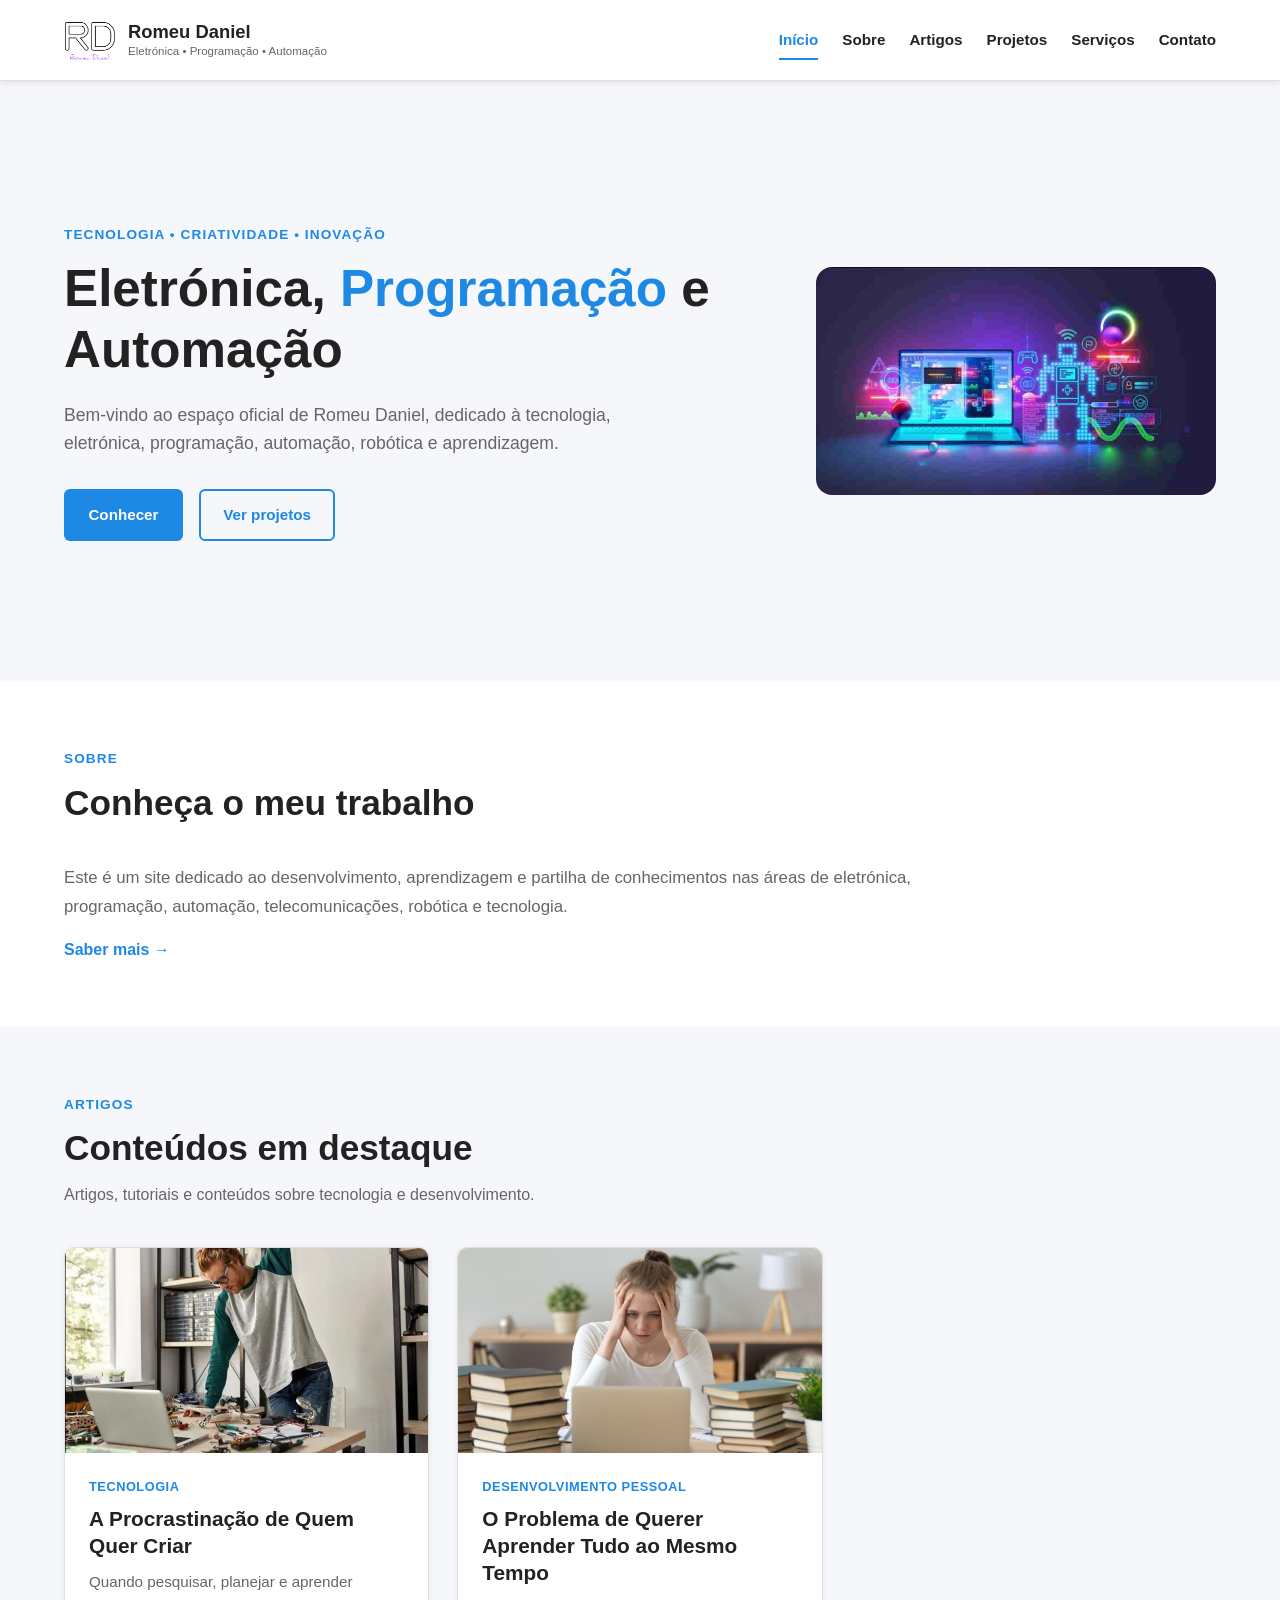
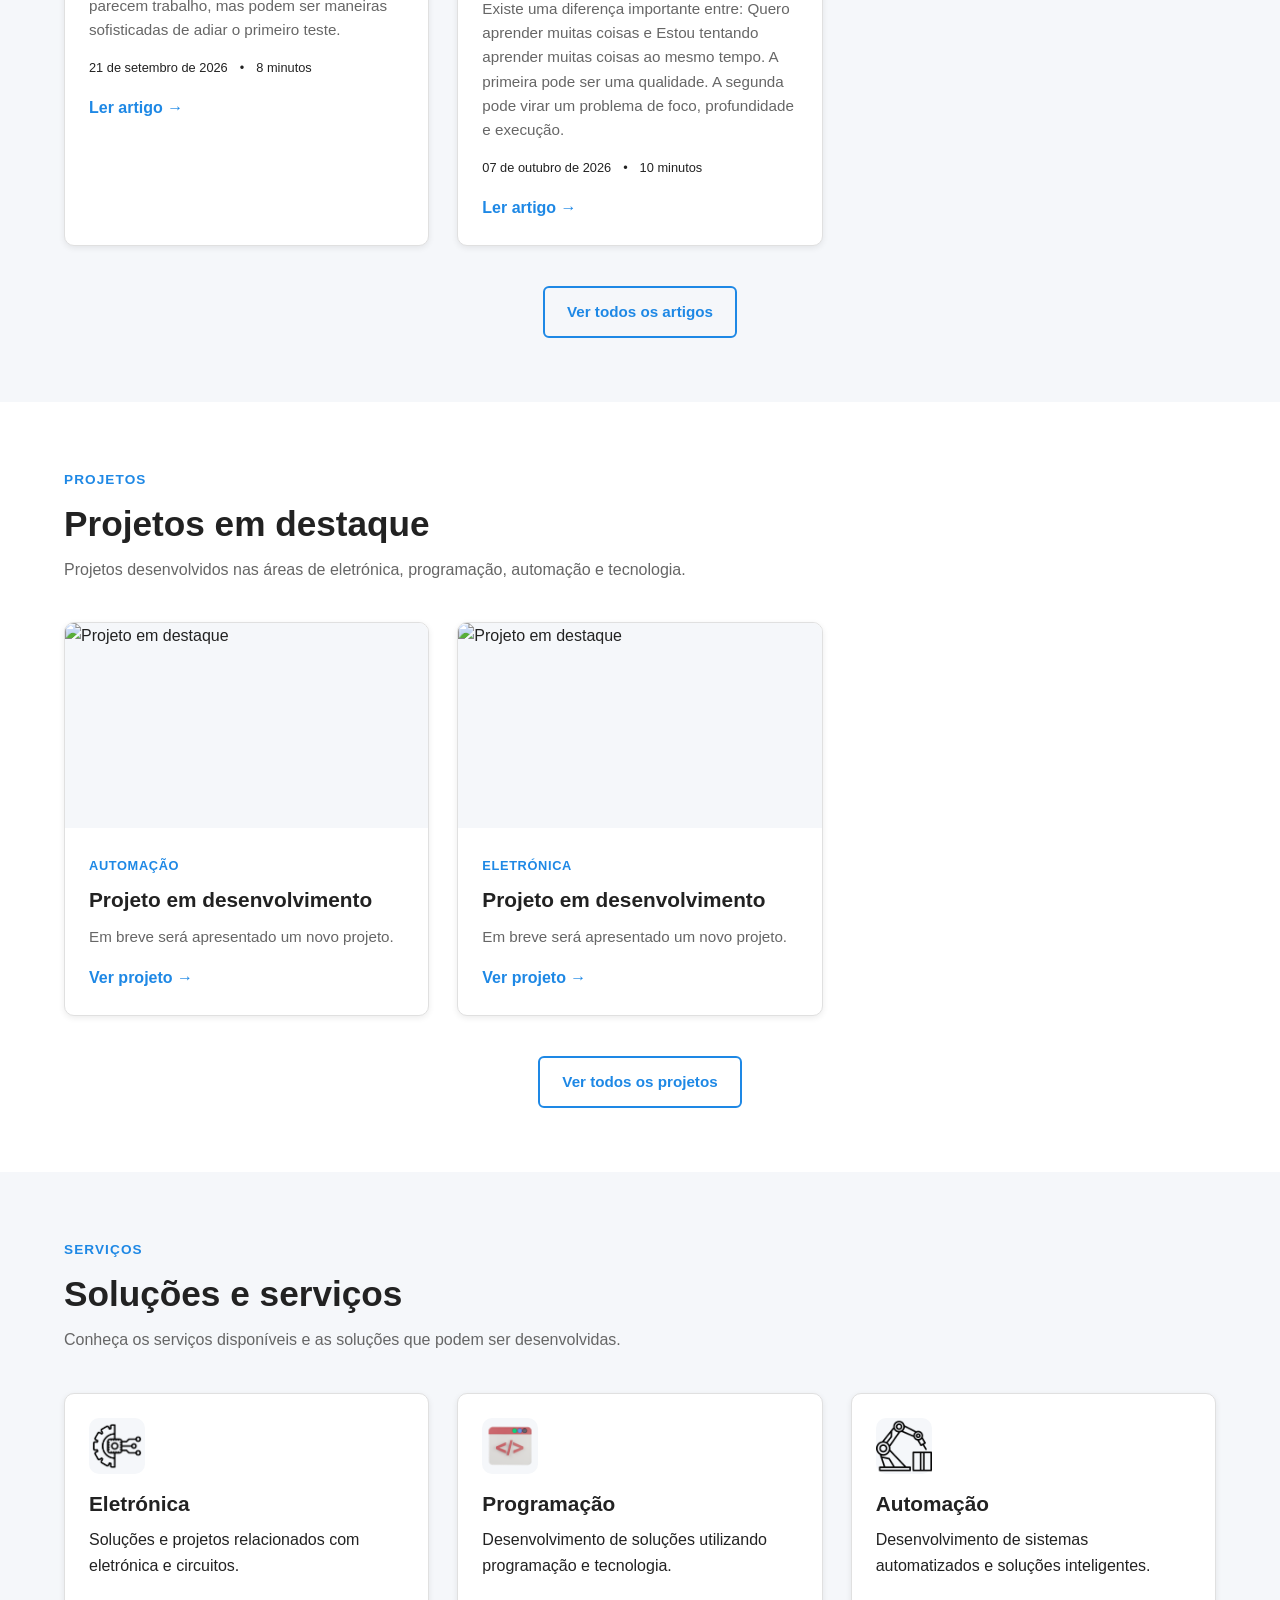
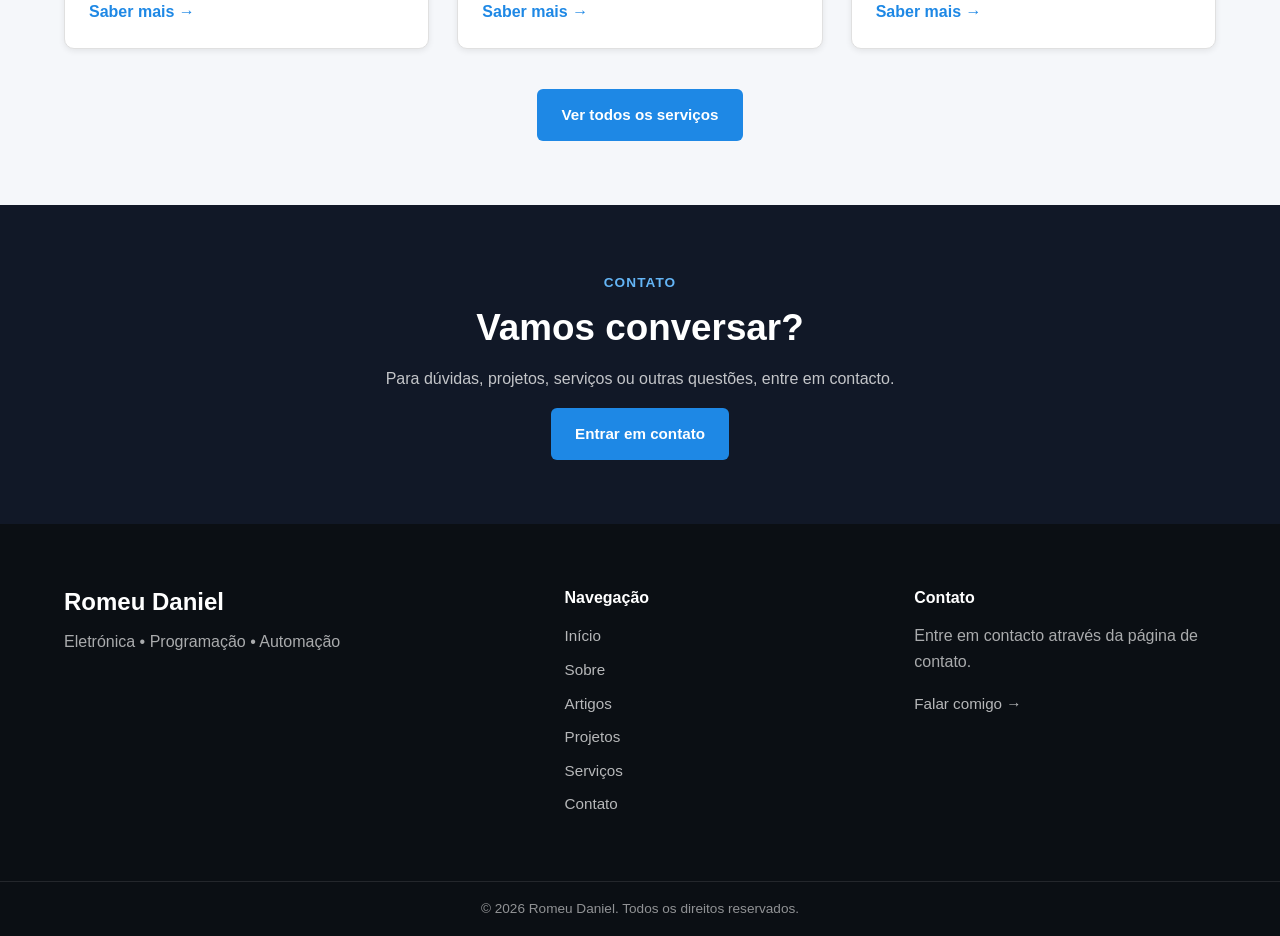
==== commit d42d0354: "Add files via upload" ====
--- a/index.html
+++ b/index.html
@@ -2,6 +2,15 @@
 <html lang="pt">
 <head>
 
+    <!-- Google tag (gtag.js) -->
+<script async src="https://www.googletagmanager.com/gtag/js?id=G-FLVMY49K29"></script>
+<script>
+  window.dataLayer = window.dataLayer || [];
+  function gtag(){dataLayer.push(arguments);}
+  gtag('js', new Date());
+
+  gtag('config', 'G-FLVMY49K29');
+</script>
     <meta charset="UTF-8">
 
     <meta name="viewport" content="width=device-width, initial-scale=1.0">
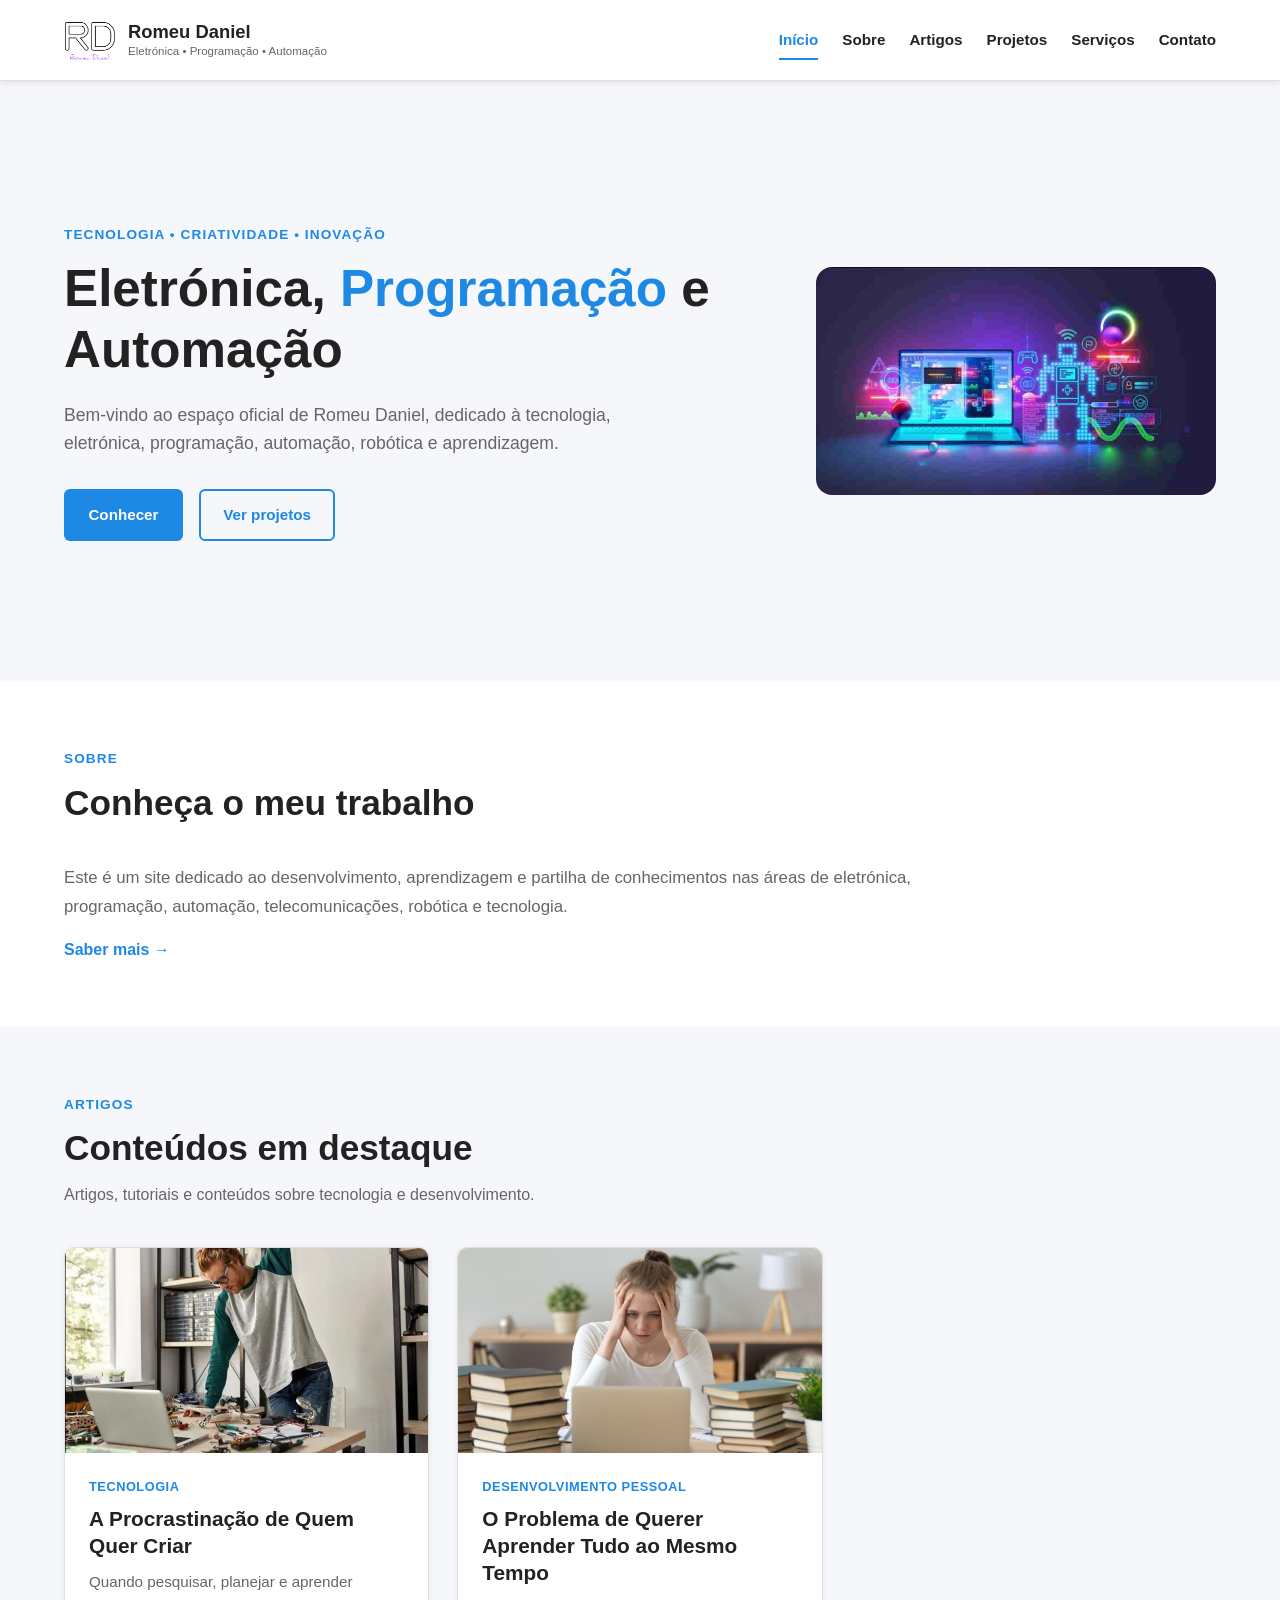
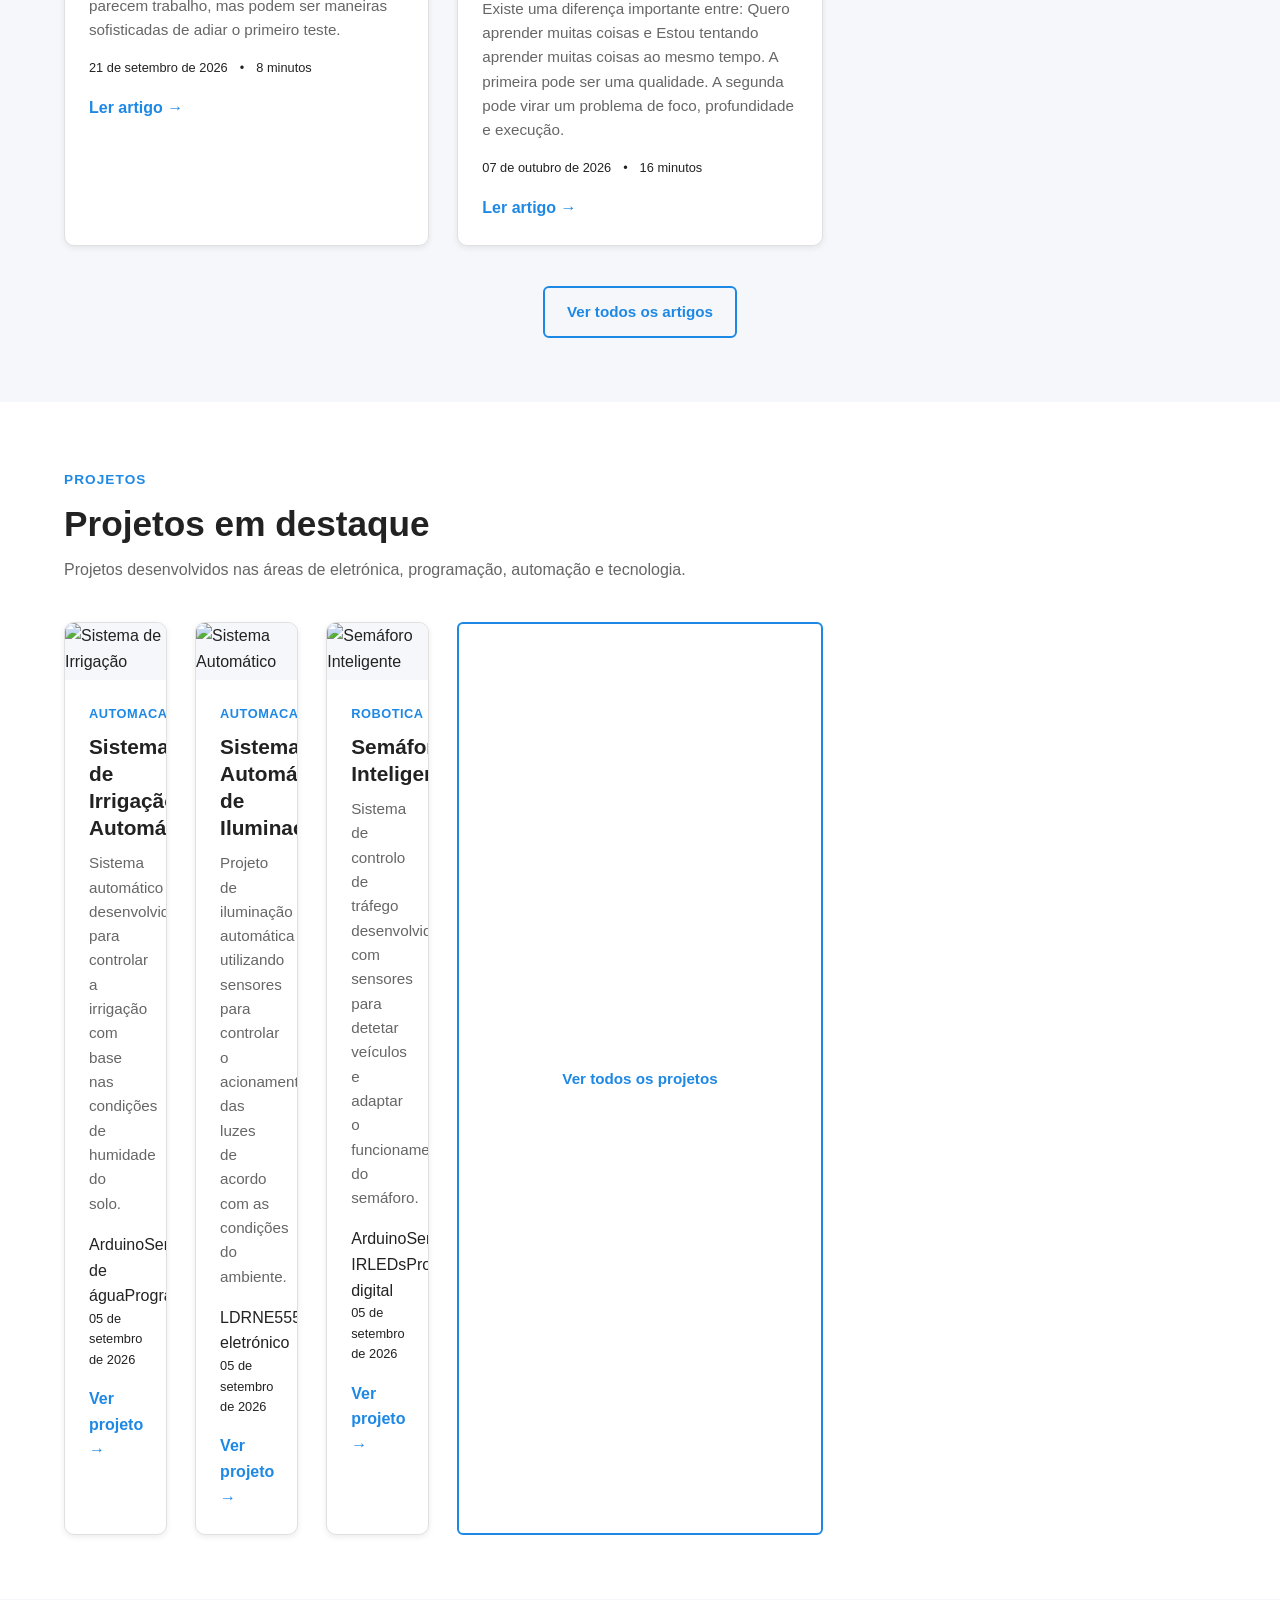
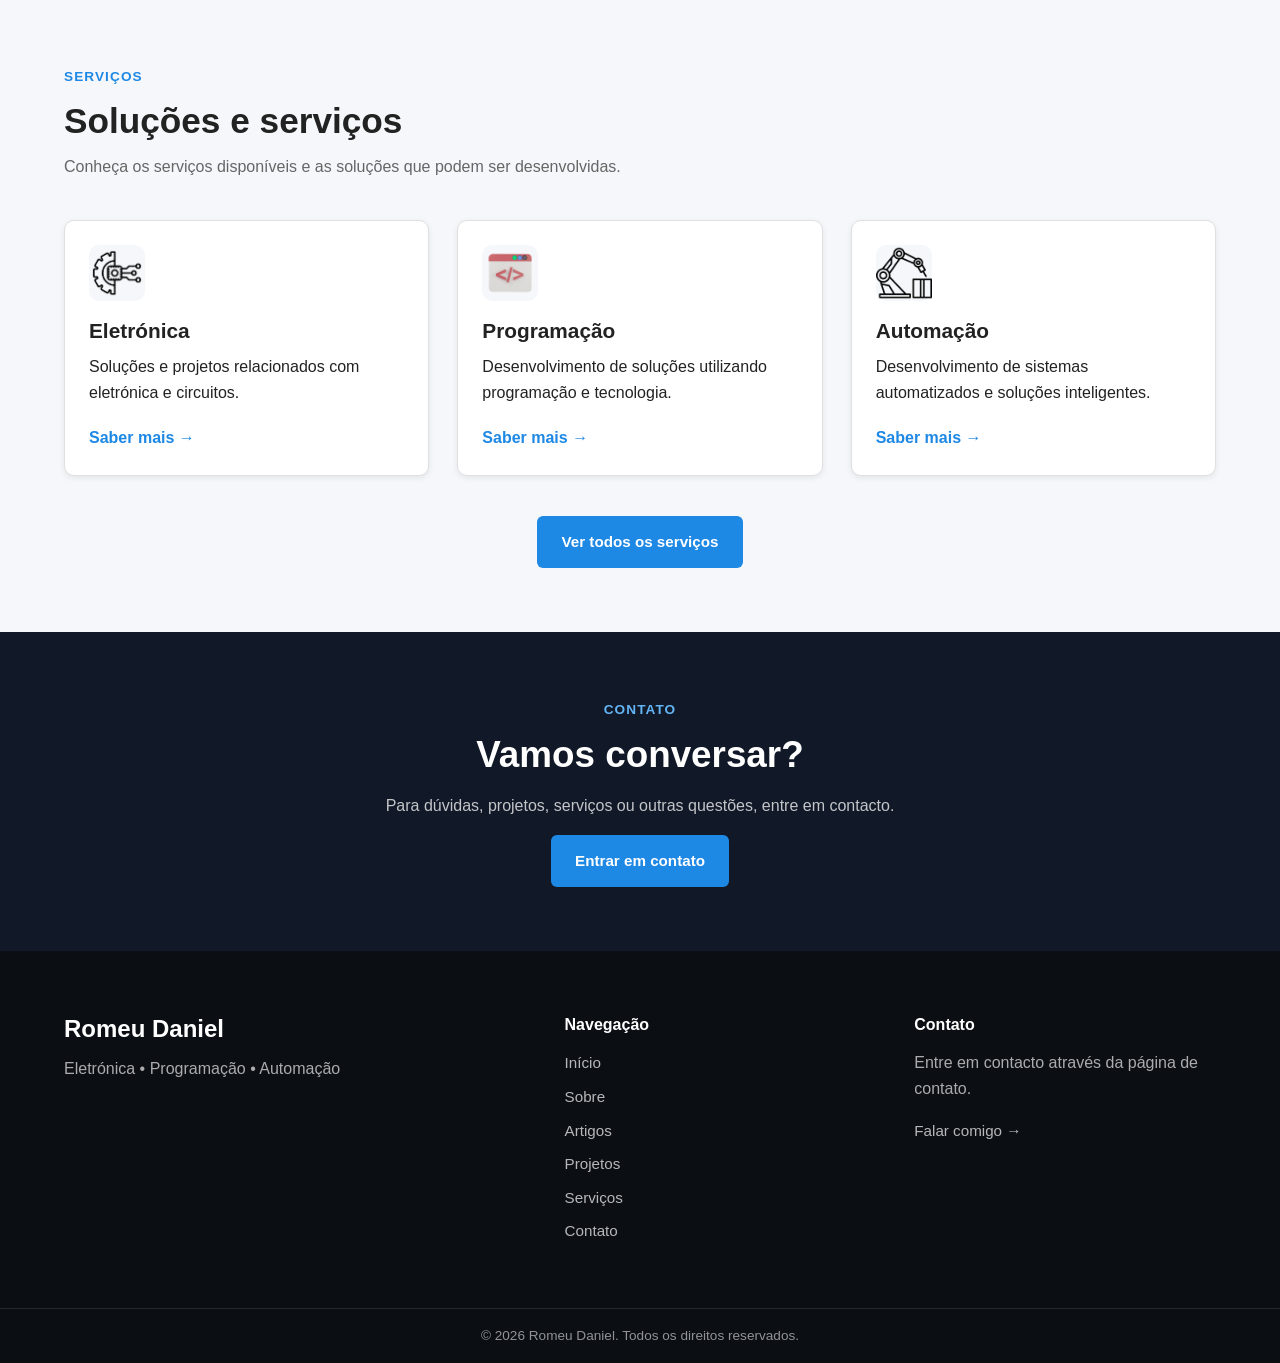
==== commit 7da545e8: "Add files via upload" ====
--- a/index.html
+++ b/index.html
@@ -13,7 +13,12 @@
 </script>
     <meta charset="UTF-8">
 
-    <meta name="viewport" content="width=device-width, initial-scale=1.0">
+<!-- Instruções de controlo da cache -->
+<meta http-equiv="Cache-Control" content="no-cache, no-store, must-revalidate">
+<meta http-equiv="Pragma" content="no-cache">
+<meta http-equiv="Expires" content="0">
+
+<meta name="viewport" content="width=device-width, initial-scale=1.0">
 
     <meta name="description"
           content="Site oficial de Romeu Daniel — Eletrónica, Programação, Automação, Telecomunicações, Robótica e Tecnologia.">
@@ -477,88 +482,10 @@
                 <div class="projects-grid">
 
 
-                    <!-- PROJETO 01 -->
-
-                    <article class="content-card">
-
-                        <div class="card-image">
-
-                            <img
-                                src="images/projetos/projeto-placeholder.jpg"
-                                alt="Projeto em destaque"
-                            >
-
-                        </div>
-
-                        <div class="card-content">
-
-                            <span class="card-category">
-                                Automação
-                            </span>
-
-                            <h3>
-                                Projeto em desenvolvimento
-                            </h3>
-
-                            <p>
-                                Em breve será apresentado um novo projeto.
-                            </p>
-
-                            <a
-                                href="pages/projetos.html"
-                                class="text-link"
-                            >
-                                Ver projeto →
-                            </a>
-
-                        </div>
-
-                    </article>
-
-
-                    <!-- PROJETO 02 -->
-
-                    <article class="content-card">
-
-                        <div class="card-image">
-
-                            <img
-                                src="images/projetos/projeto-placeholder.jpg"
-                                alt="Projeto em destaque"
-                            >
-
-                        </div>
-
-                        <div class="card-content">
-
-                            <span class="card-category">
-                                Eletrónica
-                            </span>
-
-                            <h3>
-                                Projeto em desenvolvimento
-                            </h3>
-
-                            <p>
-                                Em breve será apresentado um novo projeto.
-                            </p>
-
-                            <a
-                                href="pages/projetos.html"
-                                class="text-link"
-                            >
-                                Ver projeto →
-                            </a>
-
-                        </div>
-
-                    </article>
-
-                </div>
-
-
-                <div class="section-action">
-
+                    <div class="projects-grid" id="projects-container">
+    <!-- Os projetos serão carregados automaticamente pelo projetos.js -->
+</div>
+                            
                     <a
                         href="pages/projetos.html"
                         class="button button-secondary"
@@ -877,6 +804,7 @@
 
     <script src="js/main.js"></script>
     <script src="js/artigos.js"></script>
+    <script src="js/projetos.js"></script>
 
 </body>
 </html>
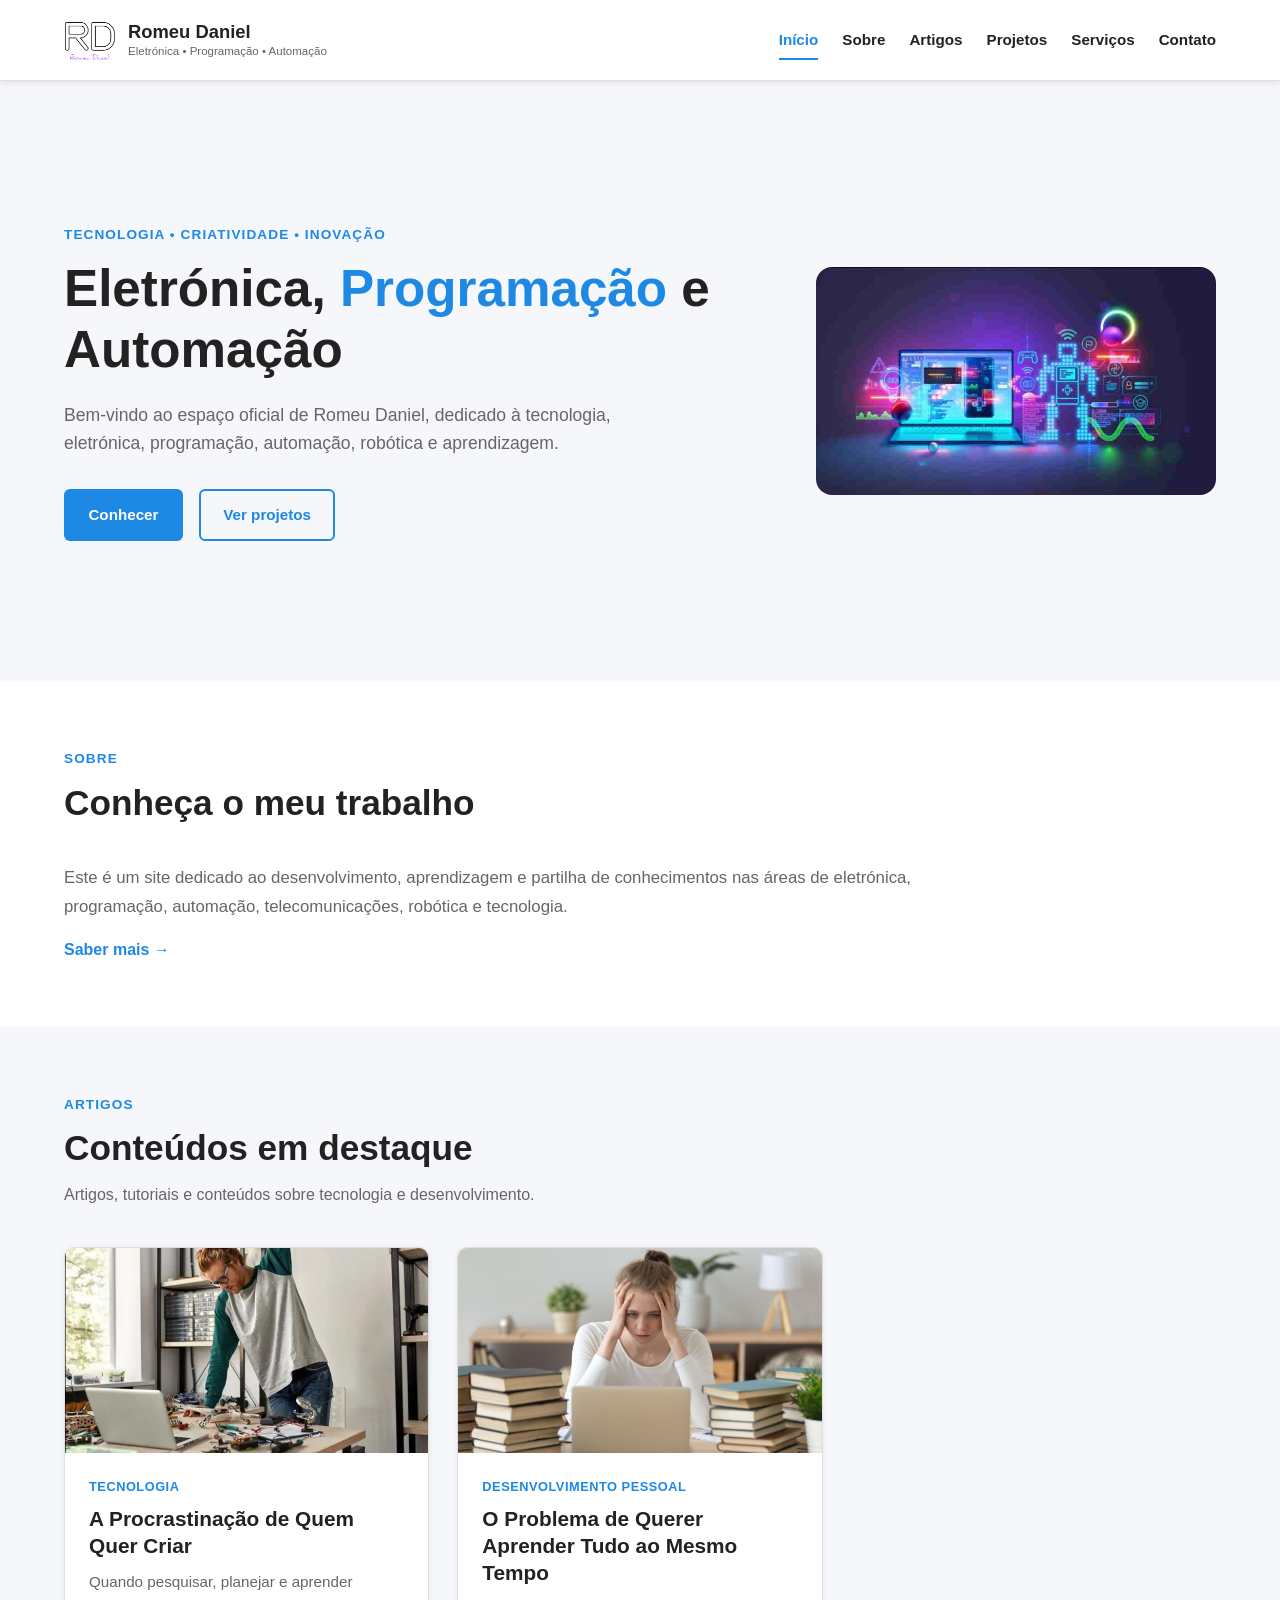
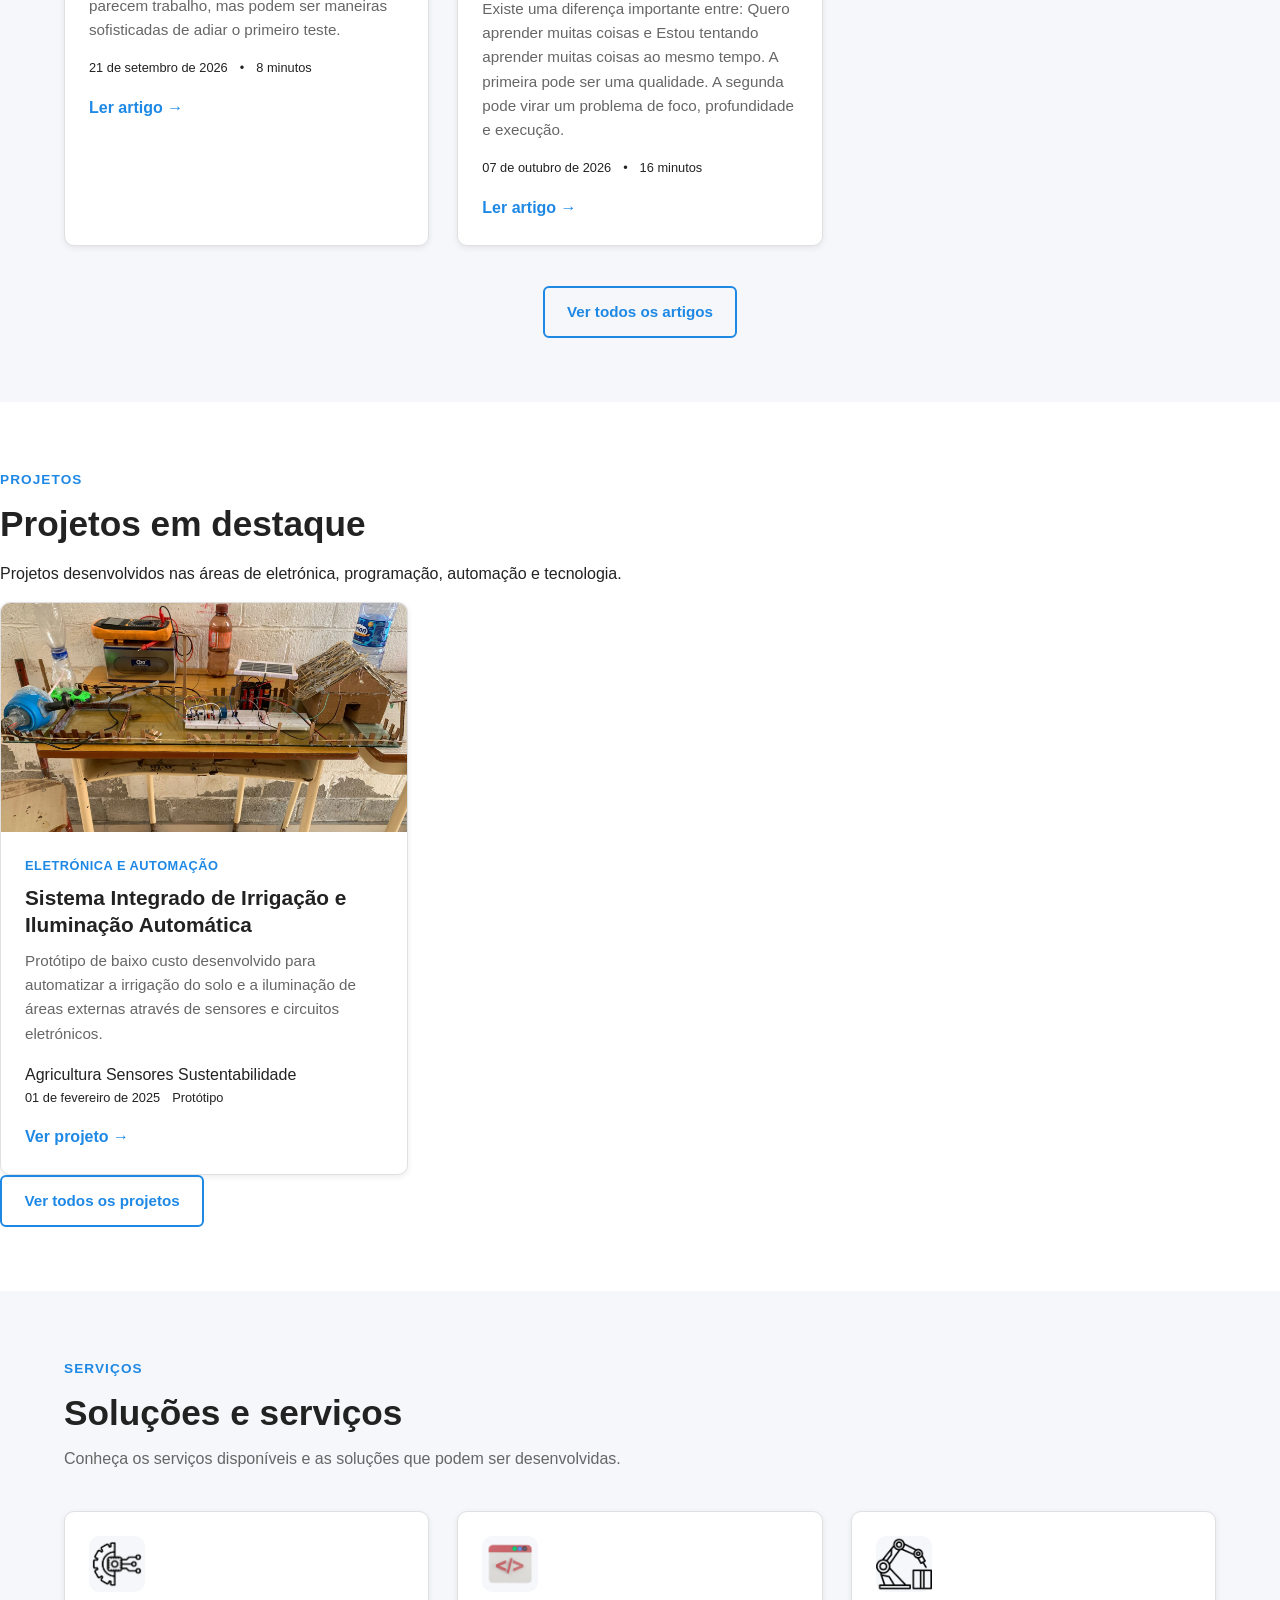
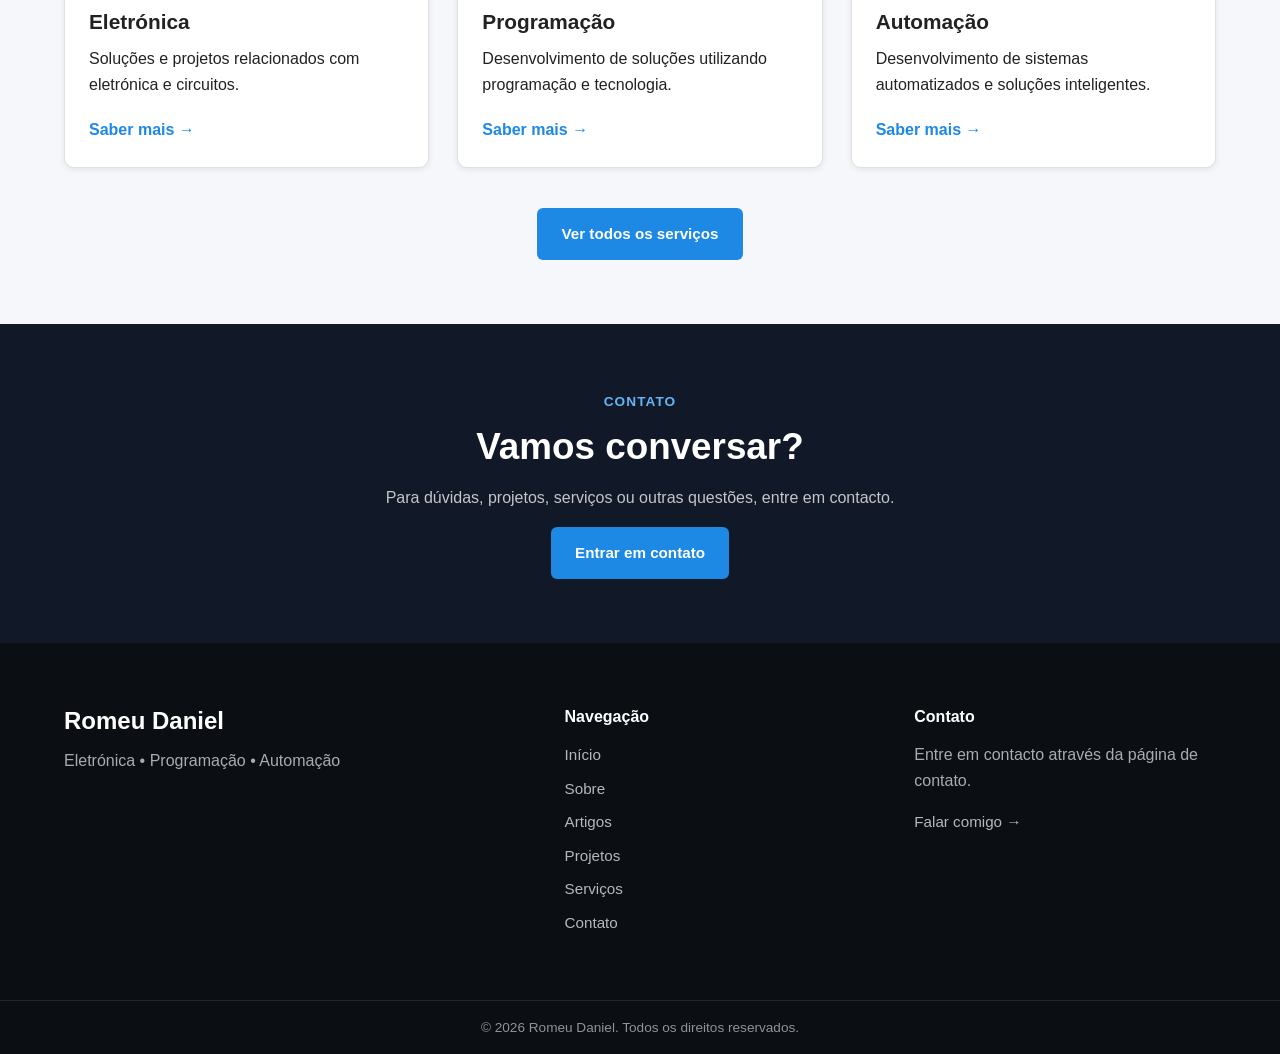
==== commit 74e26987: "Add files via upload" ====
--- a/index.html
+++ b/index.html
@@ -459,7 +459,7 @@
             id="projetos"
         >
 
-            <div class="container">
+            <div class="container>
 
                 <div class="section-heading">
 
@@ -478,13 +478,11 @@
 
                 </div>
 
-
-                <div class="projects-grid">
-
-
-                    <div class="projects-grid" id="projects-container">
-    <!-- Os projetos serão carregados automaticamente pelo projetos.js -->
-</div>
+                <div class="projects-grid" id="projects-container">
+                
+                <!-- Os projetos serão carregados automaticamente pelo projetos.js -->
+                
+                </div>
                             
                     <a
                         href="pages/projetos.html"
@@ -492,11 +490,11 @@
                     >
                         Ver todos os projetos
                     </a>
-
-                </div>
-
-            </div>
-
+                
+                </div>
+            
+            </div>
+        
         </section>
 
 
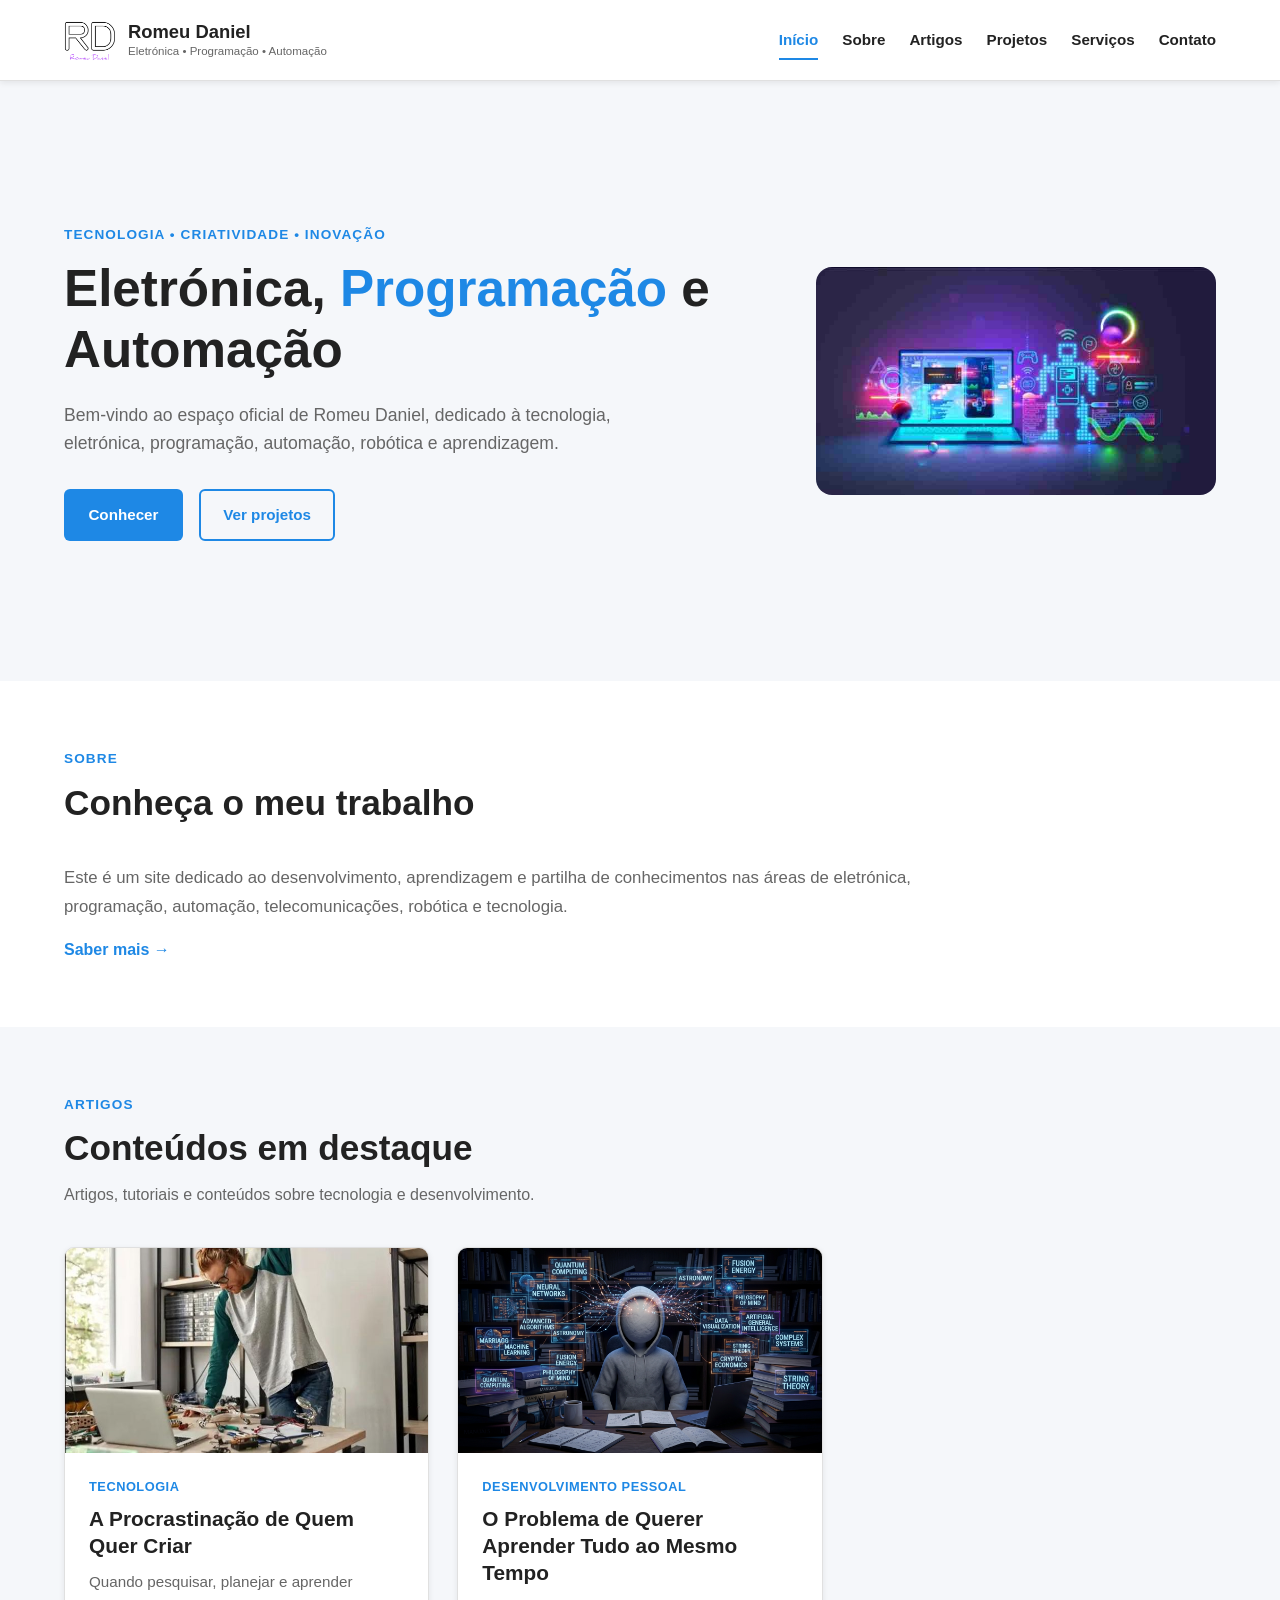
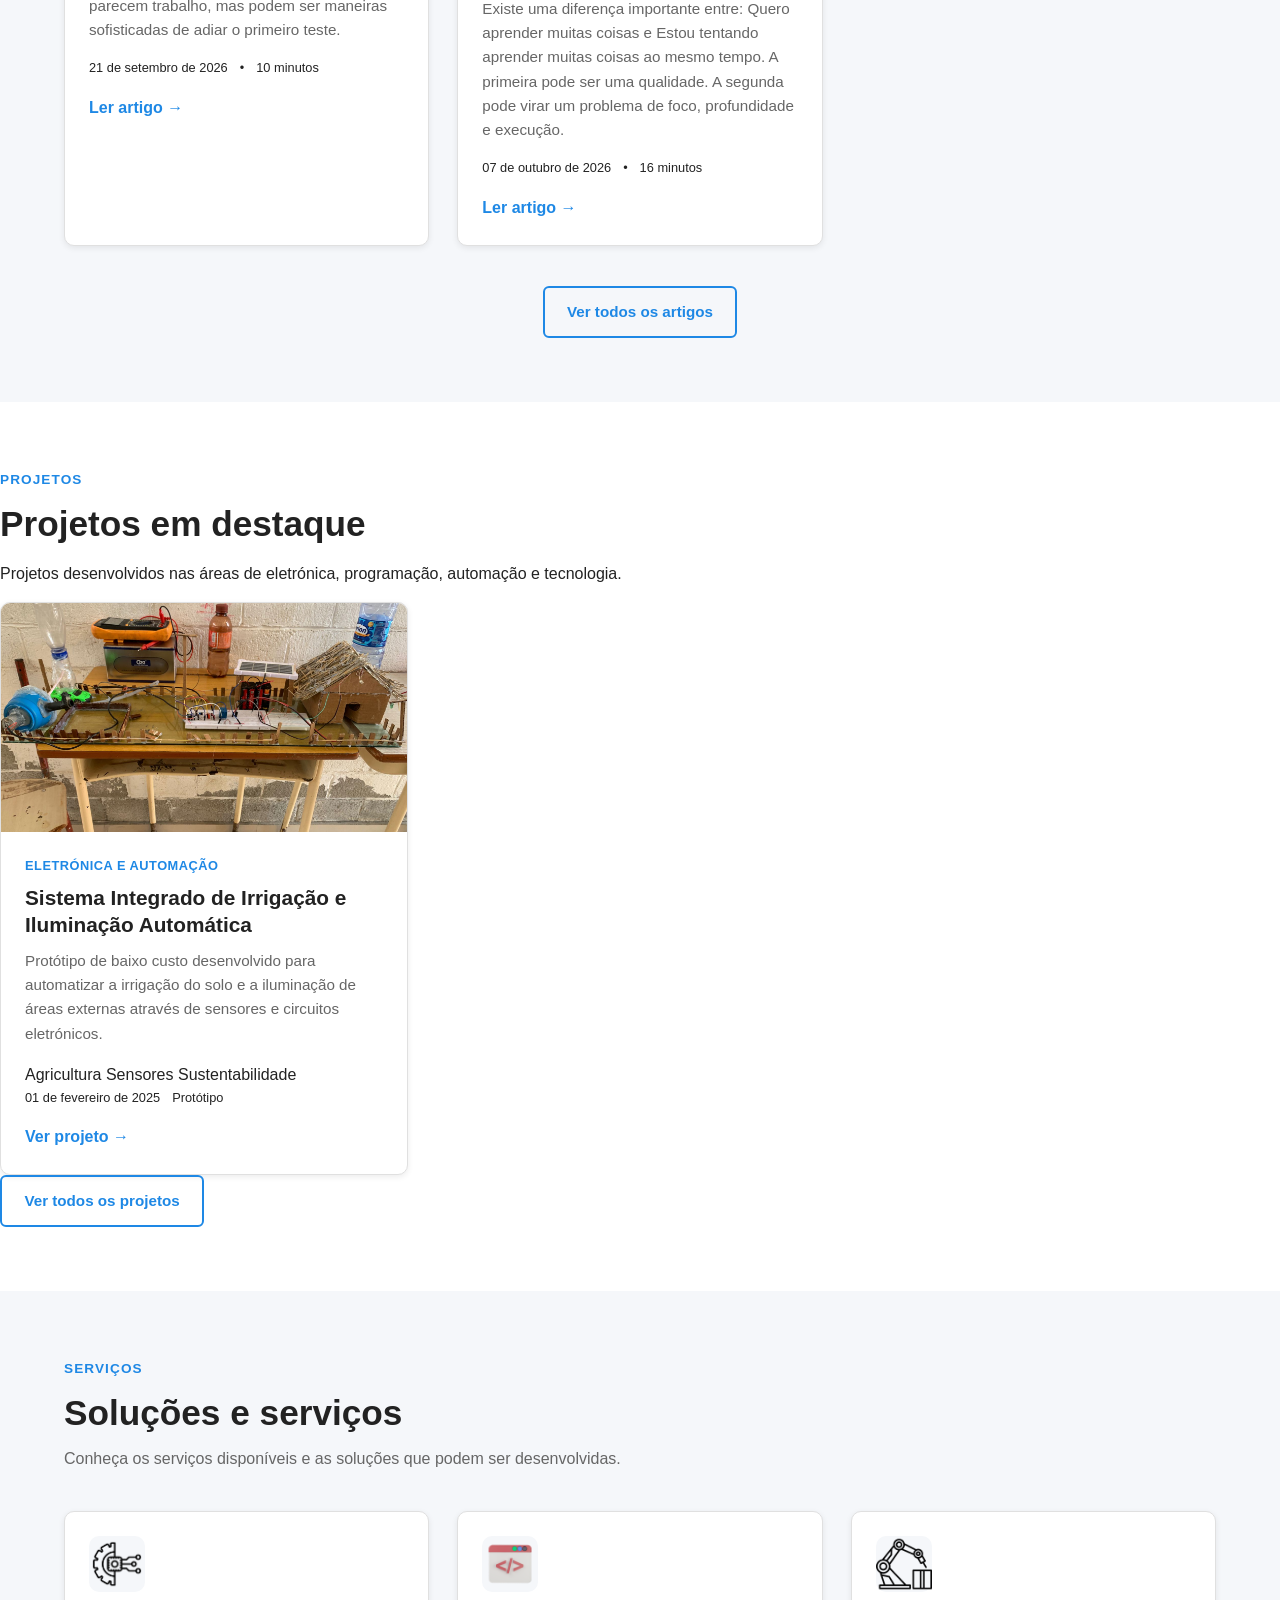
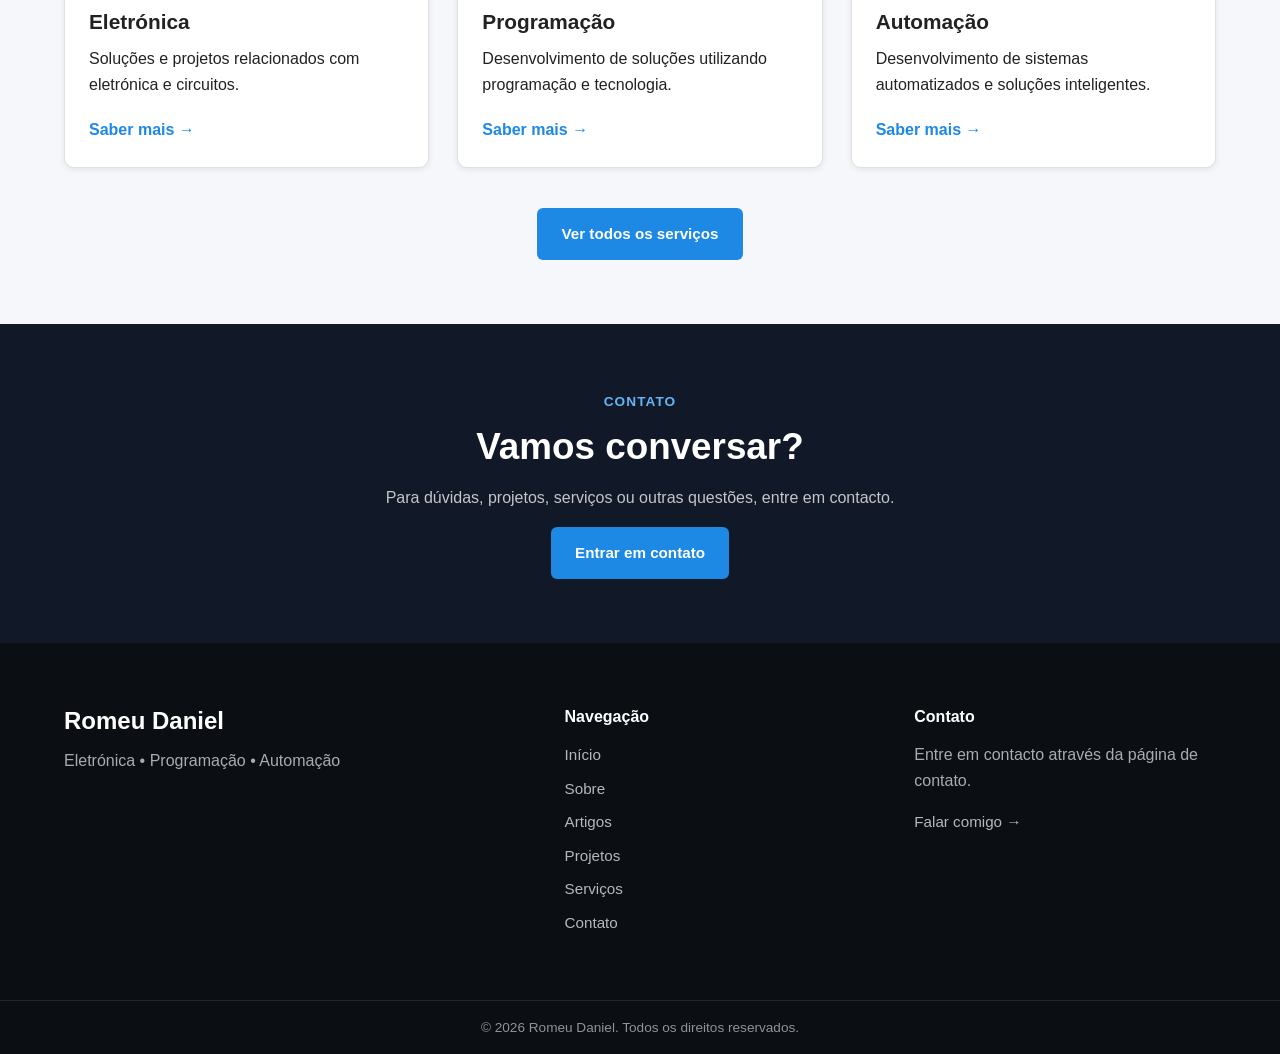
==== commit 0a53c5ac: "Update index.html" ====
--- a/index.html
+++ b/index.html
@@ -13,6 +13,9 @@
 </script>
     <meta charset="UTF-8">
 
+<script async src="https://pagead2.googlesyndication.com/pagead/js/adsbygoogle.js?client=ca-pub-4764280370536426"
+     crossorigin="anonymous"></script>
+    
 <!-- Instruções de controlo da cache -->
 <meta http-equiv="Cache-Control" content="no-cache, no-store, must-revalidate">
 <meta http-equiv="Pragma" content="no-cache">
@@ -805,4 +808,4 @@
     <script src="js/projetos.js"></script>
 
 </body>
-</html>+</html>
